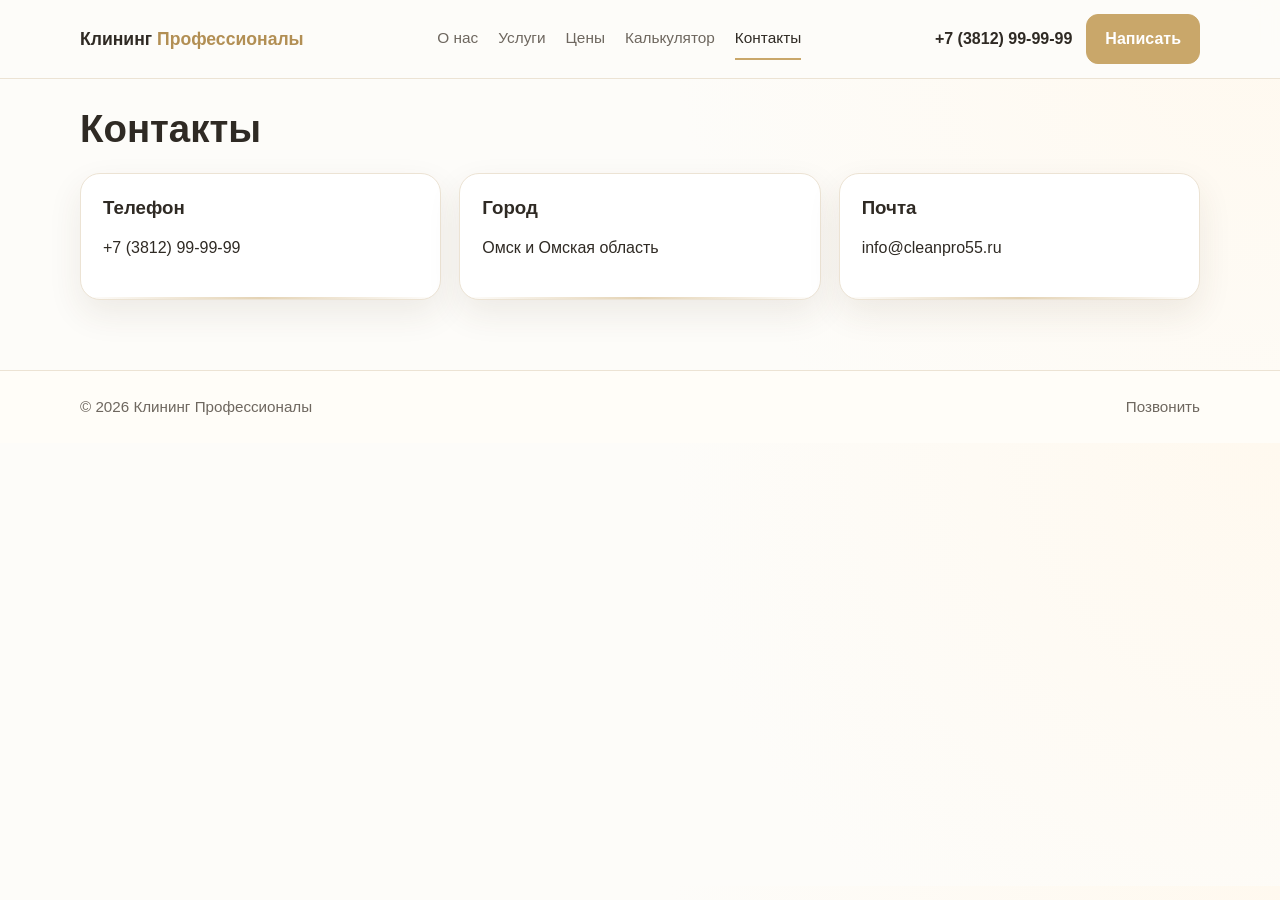
==== contacts.html @ aaf8165e "Add files via upload" ====
﻿<!doctype html>
<html lang="ru">
<head>
  <meta charset="UTF-8" />
  <meta name="viewport" content="width=device-width, initial-scale=1.0" />
  <title>Контакты — Клининг Профессионалы</title>
  <link rel="stylesheet" href="assets/css/style.css" />
</head>
<body>
  <header class="site-header">
    <div class="container header-wrap">
      <a class="logo" href="index.html">Клининг <span>Профессионалы</span></a>
      <button class="menu-toggle" aria-label="Открыть меню" aria-expanded="false">☰</button>
      <nav class="nav" aria-label="Основное меню">
        <a href="index.html#about">О нас</a>
        <a href="services.html">Услуги</a>
        <a href="prices.html">Цены</a>
        <a href="index.html#calculator">Калькулятор</a>
        <a href="contacts.html" class="active">Контакты</a>
      </nav>
      <div class="header-actions">
        <a class="phone js-phone js-phone-display" href="#">Телефон</a>
        <a class="btn js-tg" href="#" target="_blank" rel="noopener">Написать</a>
      </div>
    </div>
  </header>

  <main class="section">
    <div class="container">
      <h1>Контакты</h1>
      <div class="contact-grid">
        <article class="card">
          <h3>Телефон</h3>
          <p><a class="js-phone js-phone-display" href="#">Телефон</a></p>
        </article>
        <article class="card">
          <h3>Город</h3>
          <p>Омск и Омская область</p>
        </article>
        <article class="card">
          <h3>Почта</h3>
          <p><a href="mailto:info@cleanpro55.ru">info@cleanpro55.ru</a></p>
        </article>
      </div>
    </div>
  </main>

  <footer class="site-footer">
    <div class="container footer-wrap">
      <p>© 2026 Клининг Профессионалы</p>
      <a class="js-phone" href="#">Позвонить</a>
    </div>
  </footer>

  <script src="assets/js/main.js"></script>
</body>
</html>
---- assets/css/style.css ----
﻿:root {
  --bg: #fdfcf9;
  --surface: #ffffff;
  --surface-soft: #fffcf6;
  --text: #2f2a24;
  --muted: #6e675f;
  --accent: #c9a76a;
  --accent-dark: #b28f54;
  --border: #ece3d4;
  --shadow: 0 14px 34px rgba(80, 60, 30, 0.09);
  --radius: 16px;
}

* {
  box-sizing: border-box;
}

body {
  margin: 0;
  font-family: "Segoe UI", Tahoma, sans-serif;
  color: var(--text);
  background: radial-gradient(circle at top right, #fff9ef, var(--bg) 45%);
  line-height: 1.6;
}

a {
  color: inherit;
  text-decoration: none;
}

.container {
  width: min(1120px, 92%);
  margin: 0 auto;
}

.site-header {
  position: sticky;
  top: 0;
  background: rgba(253, 252, 249, 0.94);
  backdrop-filter: blur(8px);
  border-bottom: 1px solid var(--border);
  z-index: 30;
}

.header-wrap {
  display: flex;
  align-items: center;
  justify-content: space-between;
  gap: 20px;
  min-height: 78px;
}

.logo {
  font-size: 1.1rem;
  font-weight: 700;
}

.logo span {
  color: var(--accent-dark);
}

.nav {
  display: flex;
  gap: 20px;
  font-size: 0.96rem;
}

.nav a {
  padding: 8px 0;
  border-bottom: 2px solid transparent;
  color: var(--muted);
}

.nav a:hover,
.nav a.active {
  color: var(--text);
  border-color: var(--accent);
}

.header-actions {
  display: flex;
  align-items: center;
  gap: 14px;
}

.phone {
  font-weight: 600;
  white-space: nowrap;
}

.btn {
  display: inline-flex;
  align-items: center;
  justify-content: center;
  padding: 11px 18px;
  border-radius: 12px;
  background: var(--accent);
  color: #fff;
  border: 1px solid var(--accent);
  transition: 0.2s ease;
  font-weight: 600;
}

.btn:hover {
  background: var(--accent-dark);
  border-color: var(--accent-dark);
}

.btn-light {
  background: transparent;
  color: var(--text);
  border-color: var(--border);
}

.btn-light:hover {
  background: #f7f2e8;
  border-color: #e3d7c2;
}

.menu-toggle {
  display: none;
  border: 1px solid var(--border);
  background: var(--surface);
  border-radius: 10px;
  padding: 8px 10px;
  font-size: 1rem;
}

.hero {
  padding: 88px 0 72px;
  min-height: 540px;
}

.parallax-wrapper {
  position: relative;
  isolation: isolate;
  overflow: hidden;
}

.parallax-bg {
  position: absolute;
  top: -20vh;
  left: -8%;
  width: 116%;
  height: 132vh;
  z-index: -2;
  pointer-events: none;
  will-change: transform;
}

.hero-bg {
  background:
    linear-gradient(92deg, rgba(255, 252, 246, 0.9) 0%, rgba(255, 249, 240, 0.82) 34%, rgba(246, 234, 208, 0.52) 62%, rgba(245, 232, 205, 0.24) 100%),
    radial-gradient(circle at 82% 50%, rgba(152, 122, 70, 0.14), rgba(152, 122, 70, 0)),
    url("../../img/hero/hero-sofa.jpg") right center/cover no-repeat;
  transform: scale(1.02);
  transform-origin: center;
  animation: heroZoom 14s ease-in-out infinite alternate;
}

.about-bg {
  background: linear-gradient(120deg, rgba(255, 252, 246, 0.74), rgba(250, 242, 228, 0.66)),
    url("../img/hero-interior.svg") center/cover no-repeat;
}

.content-layer {
  position: relative;
  z-index: 2;
}

.hero .content-layer::before {
  content: "";
  position: absolute;
  inset: -12% -6%;
  z-index: -1;
  opacity: 0.24;
  pointer-events: none;
  background-image: radial-gradient(rgba(176, 142, 82, 0.16) 0.4px, transparent 0.4px);
  background-size: 3px 3px;
}

.parallax-decor {
  position: absolute;
  inset: 0;
  z-index: -1;
  pointer-events: none;
}

.parallax-blob {
  position: absolute;
  border-radius: 50%;
  filter: blur(6px);
  z-index: -1;
  pointer-events: none;
  will-change: transform;
}

.decor-a {
  top: -8%;
  right: -90px;
  width: 460px;
  height: 460px;
  background: radial-gradient(circle, rgba(242, 224, 195, 0.52), rgba(242, 224, 195, 0));
}

.decor-b {
  top: 28%;
  left: -140px;
  width: 430px;
  height: 430px;
  background: radial-gradient(circle, rgba(255, 255, 255, 0.9), rgba(255, 255, 255, 0));
}

.decor-c {
  bottom: -180px;
  left: 42%;
  width: 520px;
  height: 520px;
  background: radial-gradient(circle, rgba(243, 229, 203, 0.4), rgba(243, 229, 203, 0));
}

.decor-d {
  top: -18%;
  left: 56%;
  width: 420px;
  height: 420px;
  background: radial-gradient(circle, rgba(255, 255, 255, 0.85), rgba(255, 255, 255, 0));
}

.decor-e {
  bottom: -140px;
  left: -120px;
  width: 460px;
  height: 460px;
  background: radial-gradient(circle, rgba(241, 225, 196, 0.42), rgba(241, 225, 196, 0));
}

.hero-grid {
  display: grid;
  grid-template-columns: 1.2fr 0.8fr;
  gap: 28px;
}

.label {
  color: var(--accent-dark);
  font-weight: 600;
  letter-spacing: 0.05em;
  text-transform: uppercase;
  font-size: 0.78rem;
}

h1,
h2,
h3 {
  line-height: 1.25;
  margin: 0 0 12px;
}

h1 {
  font-size: clamp(1.8rem, 3vw, 2.8rem);
}

.lead {
  color: var(--muted);
  max-width: 70ch;
}

.hero-actions {
  display: flex;
  gap: 12px;
  margin-top: 20px;
  flex-wrap: wrap;
}

.hero-note,
.card,
.table-wrap {
  background: var(--surface);
  border: 1px solid var(--border);
  border-radius: var(--radius);
  box-shadow: var(--shadow);
}

.hero-note {
  padding: 24px;
}

.section {
  padding: 26px 0 70px;
}

.about-section {
  padding-top: 56px;
}

.section-sm {
  padding: 32px 0 12px;
}

.cards {
  margin-top: 20px;
  display: grid;
  grid-template-columns: repeat(3, minmax(0, 1fr));
  gap: 18px;
}

.card {
  padding: 22px;
  position: relative;
  overflow: hidden;
  border-radius: 20px;
  transition: transform 0.25s ease, box-shadow 0.25s ease, border-color 0.25s ease;
}

.card::after {
  content: "";
  position: absolute;
  inset: auto 12px 0;
  height: 2px;
  background: linear-gradient(90deg, rgba(201, 167, 106, 0.04), rgba(201, 167, 106, 0.5), rgba(201, 167, 106, 0.04));
}

.card:hover {
  transform: translateY(-6px);
  border-color: #e7d9c1;
  box-shadow: 0 18px 36px rgba(80, 60, 30, 0.13);
}

.service-icon {
  width: 56px;
  height: 56px;
  margin-bottom: 10px;
  padding: 10px;
  border-radius: 16px;
  background: linear-gradient(150deg, #fffefc, #faf1df);
  border: 1px solid #e8dcc9;
}

.price {
  margin: 14px 0 0;
  color: var(--accent-dark);
  font-size: 1.2rem;
  font-weight: 700;
}

.table-wrap {
  margin-top: 20px;
  overflow-x: auto;
}

.price-table {
  width: 100%;
  border-collapse: collapse;
  min-width: 680px;
}

.price-table th,
.price-table td {
  text-align: left;
  padding: 14px;
  border-bottom: 1px solid var(--border);
}

.price-table th {
  background: #fbf7ef;
}

.contact-grid {
  margin-top: 20px;
  display: grid;
  grid-template-columns: repeat(3, minmax(0, 1fr));
  gap: 18px;
}

.before-after-section .lead {
  margin-bottom: 22px;
}

.ba-grid {
  display: grid;
  grid-template-columns: repeat(3, minmax(0, 1fr));
  gap: 20px;
}

.ba-card {
  background: var(--surface);
  border: 1px solid var(--border);
  border-radius: 20px;
  padding: 18px;
  box-shadow: var(--shadow);
  transition: transform 0.25s ease, box-shadow 0.25s ease;
}

.ba-card:hover {
  transform: translateY(-5px);
  box-shadow: 0 16px 34px rgba(62, 44, 18, 0.14);
}

.ba-card h3 {
  font-size: 1.08rem;
  margin-bottom: 6px;
}

.ba-note {
  margin: 0 0 12px;
  color: #8e7d67;
  font-size: 0.92rem;
}

.ba-meta {
  margin: 12px 0 0;
  color: #8a7b67;
  font-size: 0.92rem;
}

.ba-slider {
  --position: 50%;
  position: relative;
  border-radius: 20px;
  overflow: hidden;
  background: #f4ede1;
  aspect-ratio: 4 / 3;
}

.ba-image {
  width: 100%;
  height: 100%;
  object-fit: cover;
  display: block;
  user-select: none;
  pointer-events: none;
}

.ba-image-base {
  filter: saturate(0.92) contrast(0.96) brightness(0.98) sepia(0.08) hue-rotate(-4deg);
}

.ba-overlay .ba-image {
  filter: saturate(1.03) contrast(1.04) brightness(1.02) sepia(0.12) hue-rotate(-8deg);
}

.ba-overlay {
  position: absolute;
  inset: 0;
  width: var(--position);
  overflow: hidden;
  transition: width 0.08s linear;
}

.ba-divider {
  position: absolute;
  top: 0;
  bottom: 0;
  left: var(--position);
  width: 2px;
  background: rgba(255, 255, 255, 0.9);
  box-shadow: 0 0 0 1px rgba(161, 124, 63, 0.35);
  transform: translateX(-50%);
  transition: left 0.08s linear;
  pointer-events: none;
}

.ba-divider::before {
  content: "↔";
  position: absolute;
  top: 50%;
  left: 50%;
  transform: translate(-50%, -50%);
  width: 36px;
  height: 36px;
  border-radius: 50%;
  background: rgba(255, 255, 255, 0.95);
  border: 1px solid #e6d8bf;
  color: #8e6b38;
  display: grid;
  place-items: center;
  font-size: 1rem;
}

.ba-range {
  position: absolute;
  inset: 0;
  width: 100%;
  height: 100%;
  margin: 0;
  opacity: 0;
  cursor: ew-resize;
}

.ba-badge {
  position: absolute;
  top: 10px;
  z-index: 2;
  padding: 5px 10px;
  border-radius: 999px;
  font-size: 0.78rem;
  font-weight: 600;
  border: 1px solid #eadfcf;
  background: rgba(255, 255, 255, 0.82);
  color: #7d6440;
  backdrop-filter: blur(3px);
}

.ba-badge-left {
  left: 10px;
}

.ba-badge-right {
  right: 10px;
}

.ba-disclaimer {
  margin: 14px 4px 0;
  color: #958772;
  font-size: 0.86rem;
}

.calc-section {
  position: relative;
}

.calc-shell {
  display: grid;
  grid-template-columns: 0.9fr 1.1fr;
  gap: 24px;
  background: linear-gradient(145deg, var(--surface), var(--surface-soft));
  border: 1px solid var(--border);
  border-radius: 20px;
  padding: 28px;
  box-shadow: var(--shadow);
  margin-top: 24px;
}

.calc-form {
  display: grid;
  gap: 16px;
}

.calc-field span {
  display: block;
  margin-bottom: 7px;
  font-weight: 600;
}

.calc-field input {
  width: 100%;
  border: 1px solid #ddcfb7;
  background: #fffefb;
  border-radius: 12px;
  padding: 12px 14px;
  color: var(--text);
  font: inherit;
}

.calc-field input:focus {
  outline: 2px solid rgba(201, 167, 106, 0.24);
  border-color: var(--accent);
}

.calc-group {
  margin: 0;
  border: 1px solid #e8dcc9;
  border-radius: 14px;
  padding: 14px;
  background: #fffefb;
}

.calc-group legend {
  padding: 0 6px;
  color: #8e6b38;
  font-weight: 700;
  font-size: 0.92rem;
}

.choice {
  display: flex;
  align-items: center;
  gap: 10px;
  margin: 8px 0;
  color: var(--text);
}

.choice input {
  accent-color: var(--accent-dark);
  width: 16px;
  height: 16px;
}

.calc-result {
  background: #fff;
  border: 1px solid #e7d8bf;
  border-radius: 14px;
  padding: 14px 16px;
}

.calc-result p {
  margin: 0;
}

.calc-total {
  margin-top: 4px;
  font-size: clamp(1.4rem, 2.8vw, 2rem);
  font-weight: 800;
  color: var(--accent-dark);
}

.calc-error {
  min-height: 20px;
  margin: -4px 0 0;
  color: #ad2f2f;
  font-size: 0.92rem;
}

.messenger-widget {
  position: fixed;
  right: 18px;
  bottom: 18px;
  display: grid;
  gap: 8px;
  z-index: 40;
}

.messenger-link {
  width: 46px;
  height: 46px;
  border-radius: 14px;
  display: grid;
  place-items: center;
  background: #fffdf9;
  border: 1px solid #e6dac4;
  box-shadow: 0 12px 22px rgba(70, 52, 24, 0.12);
  font-size: 0.76rem;
  font-weight: 700;
  color: #7f6334;
  transition: transform 0.2s ease, box-shadow 0.2s ease;
}

.messenger-link:hover {
  transform: translateY(-3px);
  box-shadow: 0 16px 26px rgba(70, 52, 24, 0.18);
}

.messenger-link.tg {
  background: linear-gradient(145deg, #ffffff, #eef7ff);
}

.messenger-link.wa {
  background: linear-gradient(145deg, #ffffff, #edfdf3);
}

.messenger-link.vk {
  background: linear-gradient(145deg, #ffffff, #edf2ff);
}

.site-footer {
  border-top: 1px solid var(--border);
  background: #fffdf8;
}

.footer-wrap {
  min-height: 72px;
  display: flex;
  align-items: center;
  justify-content: space-between;
  gap: 14px;
  color: var(--muted);
  font-size: 0.95rem;
}

@media (max-width: 980px) {
  .nav {
    position: absolute;
    top: 78px;
    left: 0;
    right: 0;
    background: var(--surface);
    border-bottom: 1px solid var(--border);
    padding: 14px 4%;
    display: none;
    flex-direction: column;
    box-shadow: var(--shadow);
  }

  .nav.open {
    display: flex;
  }

  .menu-toggle {
    display: block;
    margin-left: auto;
  }

  .header-actions {
    display: none;
  }

  .hero-grid,
  .cards,
  .contact-grid,
  .ba-grid,
  .calc-shell {
    grid-template-columns: 1fr;
  }
}

@media (max-width: 640px) {
  .hero {
    padding: 52px 0 44px;
    min-height: auto;
  }

  .parallax-blob {
    display: none;
  }

  .hero-bg {
    transform: none;
    animation: none;
    background-position: 68% center;
  }

  .footer-wrap {
    flex-direction: column;
    justify-content: center;
    padding: 12px 0;
    text-align: center;
  }

  .messenger-widget {
    right: 10px;
    bottom: 10px;
    gap: 6px;
  }

  .messenger-link {
    width: 42px;
    height: 42px;
    border-radius: 12px;
  }
}

@keyframes heroZoom {
  from {
    transform: scale(1.01);
  }
  to {
    transform: scale(1.03);
  }
}
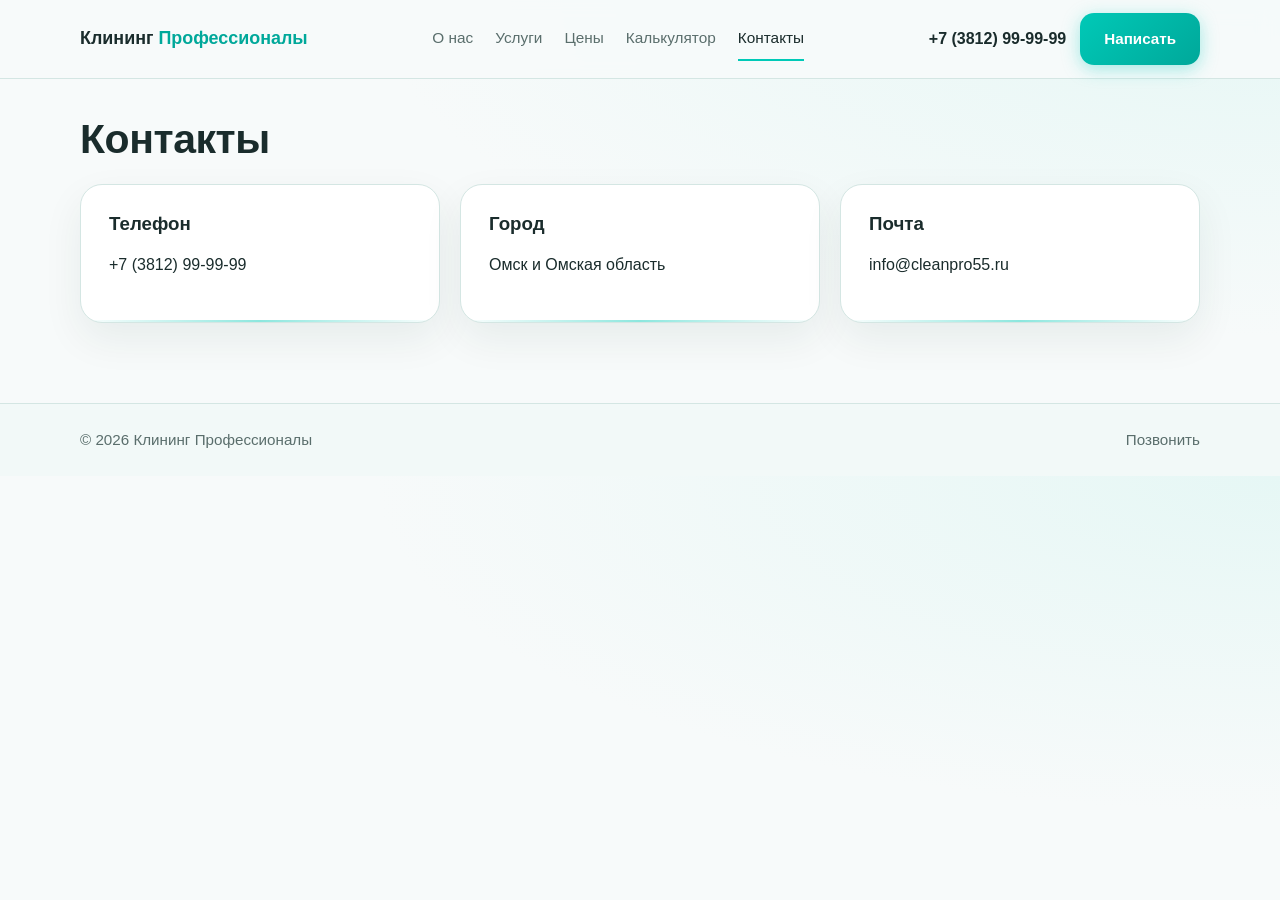
==== commit 95aa5639: "Add strong parallax + premium motion UI - Multi-layer parallax hero: 3 speed layers (background imag" ====
--- a/contacts.html
+++ b/contacts.html
@@ -29,15 +29,15 @@
     <div class="container">
       <h1>Контакты</h1>
       <div class="contact-grid">
-        <article class="card">
+        <article class="card js-reveal">
           <h3>Телефон</h3>
           <p><a class="js-phone js-phone-display" href="#">Телефон</a></p>
         </article>
-        <article class="card">
+        <article class="card js-reveal">
           <h3>Город</h3>
           <p>Омск и Омская область</p>
         </article>
-        <article class="card">
+        <article class="card js-reveal">
           <h3>Почта</h3>
           <p><a href="mailto:info@cleanpro55.ru">info@cleanpro55.ru</a></p>
         </article>
@@ -54,4 +54,4 @@
 
   <script src="assets/js/main.js"></script>
 </body>
-</html>
+</html>
--- a/assets/css/style.css
+++ b/assets/css/style.css
@@ -1,14 +1,15 @@
-﻿:root {
-  --bg: #fdfcf9;
+:root {
+  --bg: #f7fafa;
   --surface: #ffffff;
-  --surface-soft: #fffcf6;
-  --text: #2f2a24;
-  --muted: #6e675f;
-  --accent: #c9a76a;
-  --accent-dark: #b28f54;
-  --border: #ece3d4;
-  --shadow: 0 14px 34px rgba(80, 60, 30, 0.09);
-  --radius: 16px;
+  --surface-soft: #f2f9f8;
+  --text: #1a2c2c;
+  --muted: #5a6e6c;
+  --accent: #00c9b7;
+  --accent-dark: #00a89a;
+  --accent-glow: rgba(0, 201, 183, 0.35);
+  --border: #d4e6e3;
+  --shadow: 0 16px 40px rgba(0, 50, 45, 0.07);
+  --radius: 18px;
 }
 
 * {
@@ -19,8 +20,8 @@
   margin: 0;
   font-family: "Segoe UI", Tahoma, sans-serif;
   color: var(--text);
-  background: radial-gradient(circle at top right, #fff9ef, var(--bg) 45%);
-  line-height: 1.6;
+  background: radial-gradient(ellipse at top right, #e6f7f5, var(--bg) 50%);
+  line-height: 1.65;
 }
 
 a {
@@ -33,11 +34,14 @@
   margin: 0 auto;
 }
 
+/* ---- Header ---- */
+
 .site-header {
   position: sticky;
   top: 0;
-  background: rgba(253, 252, 249, 0.94);
-  backdrop-filter: blur(8px);
+  background: rgba(247, 250, 250, 0.92);
+  backdrop-filter: blur(10px);
+  -webkit-backdrop-filter: blur(10px);
   border-bottom: 1px solid var(--border);
   z-index: 30;
 }
@@ -51,7 +55,7 @@
 }
 
 .logo {
-  font-size: 1.1rem;
+  font-size: 1.12rem;
   font-weight: 700;
 }
 
@@ -61,7 +65,7 @@
 
 .nav {
   display: flex;
-  gap: 20px;
+  gap: 22px;
   font-size: 0.96rem;
 }
 
@@ -69,6 +73,7 @@
   padding: 8px 0;
   border-bottom: 2px solid transparent;
   color: var(--muted);
+  transition: color 0.2s, border-color 0.2s;
 }
 
 .nav a:hover,
@@ -88,33 +93,43 @@
   white-space: nowrap;
 }
 
+/* ---- Buttons ---- */
+
 .btn {
   display: inline-flex;
   align-items: center;
   justify-content: center;
-  padding: 11px 18px;
-  border-radius: 12px;
-  background: var(--accent);
+  padding: 13px 24px;
+  border-radius: 14px;
+  background: linear-gradient(135deg, var(--accent), var(--accent-dark));
   color: #fff;
-  border: 1px solid var(--accent);
-  transition: 0.2s ease;
+  border: none;
   font-weight: 600;
+  font-size: 0.95rem;
+  cursor: pointer;
+  box-shadow: 0 4px 18px var(--accent-glow);
+  transition: transform 0.25s ease, box-shadow 0.25s ease, background 0.25s ease;
 }
 
 .btn:hover {
-  background: var(--accent-dark);
-  border-color: var(--accent-dark);
+  transform: translateY(-2px) scale(1.04);
+  box-shadow: 0 8px 30px rgba(0, 201, 183, 0.5);
+  background: linear-gradient(135deg, #00d4c0, var(--accent));
 }
 
 .btn-light {
   background: transparent;
   color: var(--text);
-  border-color: var(--border);
+  border: 1.5px solid var(--border);
+  box-shadow: none;
 }
 
 .btn-light:hover {
-  background: #f7f2e8;
-  border-color: #e3d7c2;
+  background: var(--surface-soft);
+  border-color: var(--accent);
+  color: var(--accent-dark);
+  box-shadow: 0 4px 18px var(--accent-glow);
+  transform: translateY(-2px) scale(1.04);
 }
 
 .menu-toggle {
@@ -124,11 +139,14 @@
   border-radius: 10px;
   padding: 8px 10px;
   font-size: 1rem;
-}
+  cursor: pointer;
+}
+
+/* ---- Hero ---- */
 
 .hero {
-  padding: 88px 0 72px;
-  min-height: 540px;
+  padding: 96px 0 80px;
+  min-height: 560px;
 }
 
 .parallax-wrapper {
@@ -143,15 +161,20 @@
   left: -8%;
   width: 116%;
   height: 132vh;
-  z-index: -2;
+  z-index: -3;
   pointer-events: none;
   will-change: transform;
 }
 
 .hero-bg {
-  background:
-    linear-gradient(92deg, rgba(255, 252, 246, 0.9) 0%, rgba(255, 249, 240, 0.82) 34%, rgba(246, 234, 208, 0.52) 62%, rgba(245, 232, 205, 0.24) 100%),
-    radial-gradient(circle at 82% 50%, rgba(152, 122, 70, 0.14), rgba(152, 122, 70, 0)),
+  background-color: #dff3f0;
+  background-image:
+    linear-gradient(92deg,
+      rgba(240, 252, 250, 0.92) 0%,
+      rgba(230, 248, 246, 0.85) 34%,
+      rgba(200, 240, 236, 0.52) 62%,
+      rgba(180, 232, 228, 0.22) 100%),
+    radial-gradient(circle at 82% 50%, rgba(0, 201, 183, 0.1), transparent),
     url("../../img/hero/hero-sofa.jpg") right center/cover no-repeat;
   transform: scale(1.02);
   transform-origin: center;
@@ -159,7 +182,7 @@
 }
 
 .about-bg {
-  background: linear-gradient(120deg, rgba(255, 252, 246, 0.74), rgba(250, 242, 228, 0.66)),
+  background: linear-gradient(120deg, rgba(240, 252, 250, 0.76), rgba(228, 248, 244, 0.68)),
     url("../img/hero-interior.svg") center/cover no-repeat;
 }
 
@@ -173,11 +196,13 @@
   position: absolute;
   inset: -12% -6%;
   z-index: -1;
-  opacity: 0.24;
+  opacity: 0.22;
   pointer-events: none;
-  background-image: radial-gradient(rgba(176, 142, 82, 0.16) 0.4px, transparent 0.4px);
+  background-image: radial-gradient(rgba(0, 201, 183, 0.14) 0.4px, transparent 0.4px);
   background-size: 3px 3px;
 }
+
+/* ---- Parallax decorative layers ---- */
 
 .parallax-decor {
   position: absolute;
@@ -200,7 +225,7 @@
   right: -90px;
   width: 460px;
   height: 460px;
-  background: radial-gradient(circle, rgba(242, 224, 195, 0.52), rgba(242, 224, 195, 0));
+  background: radial-gradient(circle, rgba(0, 201, 183, 0.16), transparent);
 }
 
 .decor-b {
@@ -208,7 +233,7 @@
   left: -140px;
   width: 430px;
   height: 430px;
-  background: radial-gradient(circle, rgba(255, 255, 255, 0.9), rgba(255, 255, 255, 0));
+  background: radial-gradient(circle, rgba(255, 255, 255, 0.9), transparent);
 }
 
 .decor-c {
@@ -216,7 +241,7 @@
   left: 42%;
   width: 520px;
   height: 520px;
-  background: radial-gradient(circle, rgba(243, 229, 203, 0.4), rgba(243, 229, 203, 0));
+  background: radial-gradient(circle, rgba(0, 201, 183, 0.1), transparent);
 }
 
 .decor-d {
@@ -224,7 +249,7 @@
   left: 56%;
   width: 420px;
   height: 420px;
-  background: radial-gradient(circle, rgba(255, 255, 255, 0.85), rgba(255, 255, 255, 0));
+  background: radial-gradient(circle, rgba(255, 255, 255, 0.85), transparent);
 }
 
 .decor-e {
@@ -232,43 +257,95 @@
   left: -120px;
   width: 460px;
   height: 460px;
-  background: radial-gradient(circle, rgba(241, 225, 196, 0.42), rgba(241, 225, 196, 0));
-}
+  background: radial-gradient(circle, rgba(0, 201, 183, 0.12), transparent);
+}
+
+/* Geometric shapes parallax layer */
+
+.parallax-shapes {
+  position: absolute;
+  inset: 0;
+  z-index: -2;
+  pointer-events: none;
+  will-change: transform;
+}
+
+.shape {
+  position: absolute;
+  opacity: 0.12;
+}
+
+.shape-ring {
+  top: 18%;
+  right: 10%;
+  width: 80px;
+  height: 80px;
+  border: 2.5px solid var(--accent);
+  border-radius: 50%;
+}
+
+.shape-dot {
+  bottom: 28%;
+  left: 7%;
+  width: 10px;
+  height: 10px;
+  background: var(--accent);
+  border-radius: 50%;
+}
+
+.shape-ring-sm {
+  top: 55%;
+  right: 32%;
+  width: 36px;
+  height: 36px;
+  border: 2px solid var(--accent);
+  border-radius: 50%;
+}
+
+/* ---- Hero content ---- */
 
 .hero-grid {
   display: grid;
   grid-template-columns: 1.2fr 0.8fr;
   gap: 28px;
+  align-items: start;
 }
 
 .label {
   color: var(--accent-dark);
   font-weight: 600;
-  letter-spacing: 0.05em;
+  letter-spacing: 0.06em;
   text-transform: uppercase;
   font-size: 0.78rem;
+  margin-bottom: 4px;
 }
 
 h1,
 h2,
 h3 {
-  line-height: 1.25;
-  margin: 0 0 12px;
+  line-height: 1.2;
+  margin: 0 0 14px;
 }
 
 h1 {
-  font-size: clamp(1.8rem, 3vw, 2.8rem);
+  font-size: clamp(2rem, 3.2vw, 3rem);
+  letter-spacing: -0.01em;
+}
+
+h2 {
+  font-size: clamp(1.4rem, 2.4vw, 2rem);
 }
 
 .lead {
   color: var(--muted);
-  max-width: 70ch;
+  max-width: 68ch;
+  line-height: 1.7;
 }
 
 .hero-actions {
   display: flex;
-  gap: 12px;
-  margin-top: 20px;
+  gap: 14px;
+  margin-top: 24px;
   flex-wrap: wrap;
 }
 
@@ -282,66 +359,73 @@
 }
 
 .hero-note {
-  padding: 24px;
-}
+  padding: 26px;
+  border-left: 3px solid var(--accent);
+}
+
+/* ---- Sections ---- */
 
 .section {
-  padding: 26px 0 70px;
+  padding: 36px 0 80px;
 }
 
 .about-section {
-  padding-top: 56px;
+  padding-top: 64px;
 }
 
 .section-sm {
   padding: 32px 0 12px;
 }
 
+/* ---- Cards ---- */
+
 .cards {
-  margin-top: 20px;
+  margin-top: 24px;
   display: grid;
   grid-template-columns: repeat(3, minmax(0, 1fr));
-  gap: 18px;
+  gap: 22px;
 }
 
 .card {
-  padding: 22px;
+  padding: 28px;
   position: relative;
   overflow: hidden;
-  border-radius: 20px;
-  transition: transform 0.25s ease, box-shadow 0.25s ease, border-color 0.25s ease;
+  border-radius: 22px;
+  transition: transform 0.3s ease, box-shadow 0.3s ease, border-color 0.3s ease;
 }
 
 .card::after {
   content: "";
   position: absolute;
-  inset: auto 12px 0;
+  inset: auto 14px 0;
   height: 2px;
-  background: linear-gradient(90deg, rgba(201, 167, 106, 0.04), rgba(201, 167, 106, 0.5), rgba(201, 167, 106, 0.04));
+  background: linear-gradient(90deg, rgba(0, 201, 183, 0.04), rgba(0, 201, 183, 0.45), rgba(0, 201, 183, 0.04));
 }
 
 .card:hover {
-  transform: translateY(-6px);
-  border-color: #e7d9c1;
-  box-shadow: 0 18px 36px rgba(80, 60, 30, 0.13);
+  transform: translateY(-8px);
+  border-color: rgba(0, 201, 183, 0.3);
+  box-shadow: 0 22px 50px rgba(0, 60, 50, 0.12), 0 0 0 1px rgba(0, 201, 183, 0.08);
 }
 
 .service-icon {
-  width: 56px;
-  height: 56px;
-  margin-bottom: 10px;
-  padding: 10px;
+  width: 58px;
+  height: 58px;
+  margin-bottom: 12px;
+  padding: 11px;
   border-radius: 16px;
-  background: linear-gradient(150deg, #fffefc, #faf1df);
-  border: 1px solid #e8dcc9;
+  background: linear-gradient(150deg, #f0fcfa, #d4f3ef);
+  border: 1px solid #c6e8e4;
 }
 
 .price {
   margin: 14px 0 0;
   color: var(--accent-dark);
-  font-size: 1.2rem;
+  font-size: 1.22rem;
   font-weight: 700;
 }
+
+/* ---- Price table ---- */
 
 .table-wrap {
   margin-top: 20px;
@@ -362,64 +446,77 @@
 }
 
 .price-table th {
-  background: #fbf7ef;
-}
+  background: #f0faf8;
+}
+
+/* ---- Contacts ---- */
 
 .contact-grid {
   margin-top: 20px;
   display: grid;
   grid-template-columns: repeat(3, minmax(0, 1fr));
-  gap: 18px;
+  gap: 20px;
+}
+
+/* ---- Before / After ---- */
+
+.before-after-section {
+  position: relative;
 }
 
 .before-after-section .lead {
-  margin-bottom: 22px;
+  margin-bottom: 24px;
 }
 
 .ba-grid {
   display: grid;
   grid-template-columns: repeat(3, minmax(0, 1fr));
-  gap: 20px;
+  gap: 22px;
 }
 
 .ba-card {
   background: var(--surface);
   border: 1px solid var(--border);
-  border-radius: 20px;
-  padding: 18px;
+  border-radius: 22px;
+  padding: 20px;
   box-shadow: var(--shadow);
-  transition: transform 0.25s ease, box-shadow 0.25s ease;
+  transition: transform 0.3s ease, box-shadow 0.3s ease;
 }
 
 .ba-card:hover {
-  transform: translateY(-5px);
-  box-shadow: 0 16px 34px rgba(62, 44, 18, 0.14);
+  transform: translateY(-6px);
+  box-shadow: 0 20px 44px rgba(0, 50, 40, 0.13);
 }
 
 .ba-card h3 {
-  font-size: 1.08rem;
+  font-size: 1.1rem;
   margin-bottom: 6px;
 }
 
 .ba-note {
   margin: 0 0 12px;
-  color: #8e7d67;
+  color: var(--muted);
   font-size: 0.92rem;
 }
 
 .ba-meta {
   margin: 12px 0 0;
-  color: #8a7b67;
+  color: var(--muted);
   font-size: 0.92rem;
 }
 
 .ba-slider {
   --position: 50%;
   position: relative;
-  border-radius: 20px;
+  border-radius: 18px;
   overflow: hidden;
-  background: #f4ede1;
+  background: #e2f0ee;
   aspect-ratio: 4 / 3;
+  transition: transform 0.35s ease;
+}
+
+.ba-slider:hover {
+  transform: scale(1.02);
 }
 
 .ba-image {
@@ -429,14 +526,19 @@
   display: block;
   user-select: none;
   pointer-events: none;
+  transition: transform 0.4s ease;
+}
+
+.ba-slider:hover .ba-image {
+  transform: scale(1.04);
 }
 
 .ba-image-base {
-  filter: saturate(0.92) contrast(0.96) brightness(0.98) sepia(0.08) hue-rotate(-4deg);
+  filter: saturate(0.92) contrast(0.96) brightness(0.98) sepia(0.06) hue-rotate(-2deg);
 }
 
 .ba-overlay .ba-image {
-  filter: saturate(1.03) contrast(1.04) brightness(1.02) sepia(0.12) hue-rotate(-8deg);
+  filter: saturate(1.03) contrast(1.04) brightness(1.02) sepia(0.1) hue-rotate(-6deg);
 }
 
 .ba-overlay {
@@ -453,28 +555,35 @@
   bottom: 0;
   left: var(--position);
   width: 2px;
-  background: rgba(255, 255, 255, 0.9);
-  box-shadow: 0 0 0 1px rgba(161, 124, 63, 0.35);
+  background: rgba(255, 255, 255, 0.95);
+  box-shadow: 0 0 8px rgba(0, 201, 183, 0.3);
   transform: translateX(-50%);
   transition: left 0.08s linear;
   pointer-events: none;
 }
 
 .ba-divider::before {
-  content: "↔";
+  content: "\2194";
   position: absolute;
   top: 50%;
   left: 50%;
   transform: translate(-50%, -50%);
-  width: 36px;
-  height: 36px;
+  width: 38px;
+  height: 38px;
   border-radius: 50%;
-  background: rgba(255, 255, 255, 0.95);
-  border: 1px solid #e6d8bf;
-  color: #8e6b38;
+  background: rgba(255, 255, 255, 0.97);
+  border: 2px solid var(--accent);
+  color: var(--accent-dark);
   display: grid;
   place-items: center;
   font-size: 1rem;
+  box-shadow: 0 0 16px var(--accent-glow), 0 2px 8px rgba(0, 0, 0, 0.1);
+  transition: box-shadow 0.3s ease, transform 0.3s ease;
+}
+
+.ba-slider:hover .ba-divider::before {
+  box-shadow: 0 0 24px rgba(0, 201, 183, 0.5), 0 2px 12px rgba(0, 0, 0, 0.12);
+  transform: translate(-50%, -50%) scale(1.08);
 }
 
 .ba-range {
@@ -495,10 +604,11 @@
   border-radius: 999px;
   font-size: 0.78rem;
   font-weight: 600;
-  border: 1px solid #eadfcf;
-  background: rgba(255, 255, 255, 0.82);
-  color: #7d6440;
-  backdrop-filter: blur(3px);
+  border: 1px solid rgba(0, 201, 183, 0.2);
+  background: rgba(255, 255, 255, 0.85);
+  color: var(--accent-dark);
+  backdrop-filter: blur(4px);
+  -webkit-backdrop-filter: blur(4px);
 }
 
 .ba-badge-left {
@@ -509,11 +619,38 @@
   right: 10px;
 }
 
+/* Badge tags inside slider */
+.ba-tags {
+  position: absolute;
+  bottom: 10px;
+  left: 10px;
+  right: 10px;
+  z-index: 2;
+  display: flex;
+  gap: 6px;
+  flex-wrap: wrap;
+  pointer-events: none;
+}
+
+.ba-tag {
+  padding: 3px 10px;
+  border-radius: 8px;
+  font-size: 0.7rem;
+  font-weight: 600;
+  background: rgba(0, 201, 183, 0.82);
+  color: #fff;
+  backdrop-filter: blur(4px);
+  -webkit-backdrop-filter: blur(4px);
+  letter-spacing: 0.02em;
+}
+
 .ba-disclaimer {
-  margin: 14px 4px 0;
-  color: #958772;
+  margin: 16px 4px 0;
+  color: var(--muted);
   font-size: 0.86rem;
 }
+
+/* ---- Calculator ---- */
 
 .calc-section {
   position: relative;
@@ -525,8 +662,8 @@
   gap: 24px;
   background: linear-gradient(145deg, var(--surface), var(--surface-soft));
   border: 1px solid var(--border);
-  border-radius: 20px;
-  padding: 28px;
+  border-radius: 22px;
+  padding: 32px;
   box-shadow: var(--shadow);
   margin-top: 24px;
 }
@@ -544,30 +681,31 @@
 
 .calc-field input {
   width: 100%;
-  border: 1px solid #ddcfb7;
-  background: #fffefb;
+  border: 1px solid var(--border);
+  background: #fafffe;
   border-radius: 12px;
   padding: 12px 14px;
   color: var(--text);
   font: inherit;
+  transition: border-color 0.2s, outline 0.2s;
 }
 
 .calc-field input:focus {
-  outline: 2px solid rgba(201, 167, 106, 0.24);
+  outline: 2px solid var(--accent-glow);
   border-color: var(--accent);
 }
 
 .calc-group {
   margin: 0;
-  border: 1px solid #e8dcc9;
+  border: 1px solid var(--border);
   border-radius: 14px;
   padding: 14px;
-  background: #fffefb;
+  background: #fafffe;
 }
 
 .calc-group legend {
   padding: 0 6px;
-  color: #8e6b38;
+  color: var(--accent-dark);
   font-weight: 700;
   font-size: 0.92rem;
 }
@@ -588,7 +726,7 @@
 
 .calc-result {
   background: #fff;
-  border: 1px solid #e7d8bf;
+  border: 1px solid var(--border);
   border-radius: 14px;
   padding: 14px 16px;
 }
@@ -607,9 +745,11 @@
 .calc-error {
   min-height: 20px;
   margin: -4px 0 0;
-  color: #ad2f2f;
+  color: #c0392b;
   font-size: 0.92rem;
 }
+
+/* ---- Messenger widget ---- */
 
 .messenger-widget {
   position: fixed;
@@ -627,17 +767,17 @@
   display: grid;
   place-items: center;
   background: #fffdf9;
-  border: 1px solid #e6dac4;
-  box-shadow: 0 12px 22px rgba(70, 52, 24, 0.12);
+  border: 1px solid var(--border);
+  box-shadow: 0 12px 22px rgba(0, 50, 40, 0.1);
   font-size: 0.76rem;
   font-weight: 700;
-  color: #7f6334;
+  color: var(--muted);
   transition: transform 0.2s ease, box-shadow 0.2s ease;
 }
 
 .messenger-link:hover {
   transform: translateY(-3px);
-  box-shadow: 0 16px 26px rgba(70, 52, 24, 0.18);
+  box-shadow: 0 16px 26px rgba(0, 50, 40, 0.16);
 }
 
 .messenger-link.tg {
@@ -652,9 +792,11 @@
   background: linear-gradient(145deg, #ffffff, #edf2ff);
 }
 
+/* ---- Footer ---- */
+
 .site-footer {
   border-top: 1px solid var(--border);
-  background: #fffdf8;
+  background: var(--surface-soft);
 }
 
 .footer-wrap {
@@ -666,6 +808,71 @@
   color: var(--muted);
   font-size: 0.95rem;
 }
+
+/* ---- Particles canvas ---- */
+
+.particles-canvas {
+  position: fixed;
+  top: 0;
+  left: 0;
+  width: 100%;
+  height: 100%;
+  pointer-events: none;
+  z-index: 0;
+}
+
+/* ---- Scroll reveal ---- */
+
+.js-reveal {
+  opacity: 0;
+  transform: translateY(28px) scale(0.97);
+  transition: opacity 0.65s cubic-bezier(0.22, 1, 0.36, 1),
+              transform 0.65s cubic-bezier(0.22, 1, 0.36, 1);
+}
+
+.js-reveal.revealed {
+  opacity: 1;
+  transform: translateY(0) scale(1);
+}
+
+/* Stagger delay for cards in a grid */
+.js-reveal:nth-child(2) { transition-delay: 0.1s; }
+.js-reveal:nth-child(3) { transition-delay: 0.2s; }
+
+/* ---- Section blobs (behind before-after and calc) ---- */
+
+.section-blob-wrap {
+  position: absolute;
+  inset: 0;
+  overflow: hidden;
+  pointer-events: none;
+  z-index: 0;
+}
+
+.section-blob {
+  position: absolute;
+  border-radius: 50%;
+  filter: blur(60px);
+  opacity: 0.18;
+}
+
+.section-blob-1 {
+  top: -10%;
+  right: -5%;
+  width: 400px;
+  height: 400px;
+  background: var(--accent);
+}
+
+.section-blob-2 {
+  bottom: -15%;
+  left: -8%;
+  width: 350px;
+  height: 350px;
+  background: #7ee8d4;
+}
+
+/* ---- Responsive ---- */
 
 @media (max-width: 980px) {
   .nav {
@@ -705,11 +912,12 @@
 
 @media (max-width: 640px) {
   .hero {
-    padding: 52px 0 44px;
+    padding: 56px 0 44px;
     min-height: auto;
   }
 
-  .parallax-blob {
+  .parallax-blob,
+  .parallax-shapes {
     display: none;
   }
 
@@ -717,6 +925,18 @@
     transform: none;
     animation: none;
     background-position: 68% center;
+  }
+
+  .particles-canvas {
+    display: none;
+  }
+
+  .ba-slider:hover {
+    transform: none;
+  }
+
+  .ba-slider:hover .ba-image {
+    transform: none;
   }
 
   .footer-wrap {
@@ -737,7 +957,52 @@
     height: 42px;
     border-radius: 12px;
   }
-}
+
+  .section-blob-wrap {
+    display: none;
+  }
+
+  /* Reduce reveal transitions on small screens */
+  .js-reveal {
+    transform: translateY(16px);
+  }
+}
+
+/* ---- Reduced motion ---- */
+
+@media (prefers-reduced-motion: reduce) {
+  .js-reveal {
+    opacity: 1;
+    transform: none;
+    transition: none;
+  }
+
+  .hero-bg {
+    animation: none;
+    transform: none;
+  }
+
+  .parallax-blob {
+    animation: none;
+  }
+
+  .btn,
+  .btn-light,
+  .card,
+  .ba-card,
+  .ba-slider,
+  .ba-slider .ba-image,
+  .ba-divider::before,
+  .messenger-link {
+    transition: none;
+  }
+
+  .particles-canvas {
+    display: none;
+  }
+}
+
+/* ---- Keyframes ---- */
 
 @keyframes heroZoom {
   from {
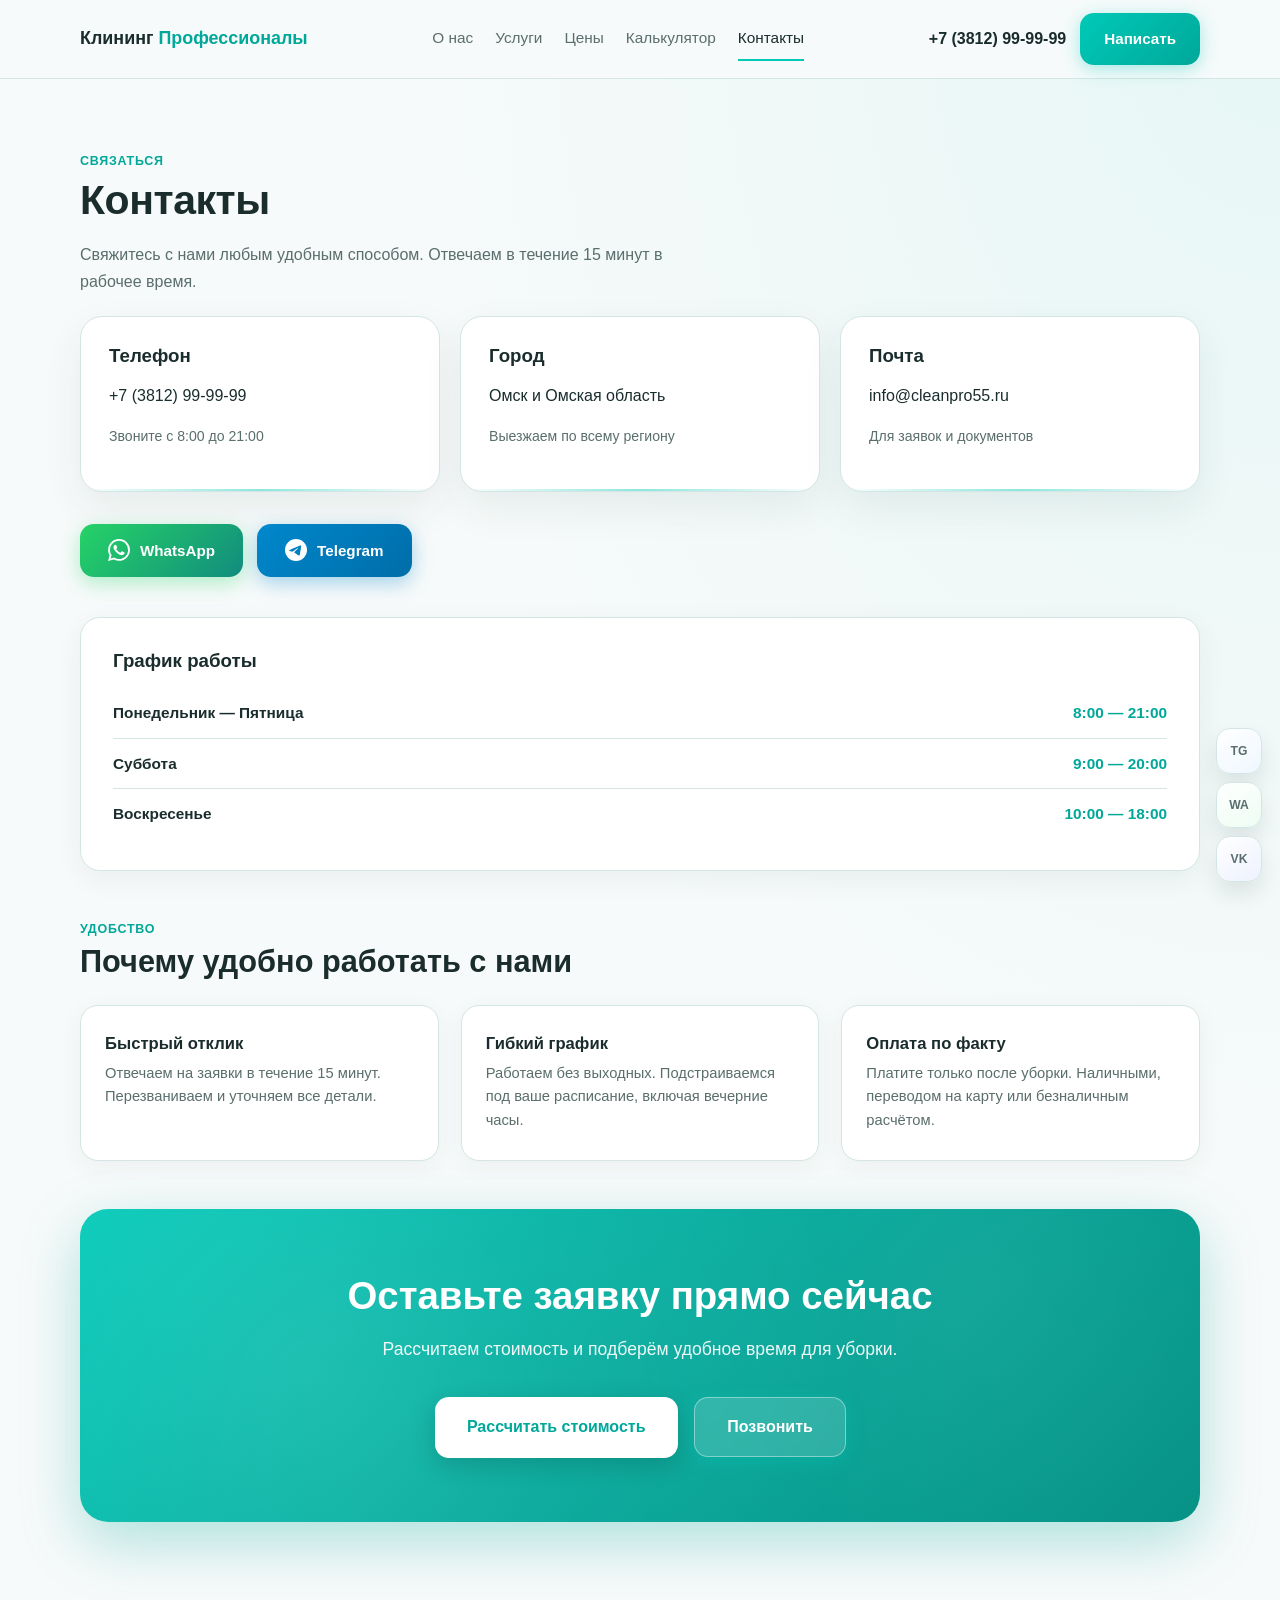
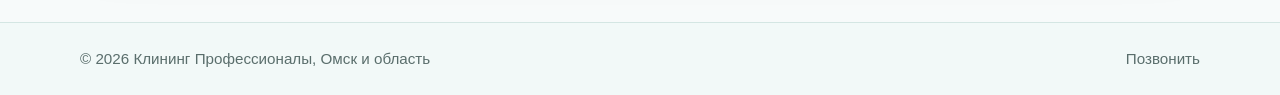
==== commit cfe9c46f: "Redesign: add selling sections, enhance parallax, expand all pages - index.html: Add 6 new sections " ====
--- a/contacts.html
+++ b/contacts.html
@@ -25,33 +25,104 @@
     </div>
   </header>
 
-  <main class="section">
-    <div class="container">
-      <h1>Контакты</h1>
-      <div class="contact-grid">
-        <article class="card js-reveal">
-          <h3>Телефон</h3>
-          <p><a class="js-phone js-phone-display" href="#">Телефон</a></p>
-        </article>
-        <article class="card js-reveal">
-          <h3>Город</h3>
-          <p>Омск и Омская область</p>
-        </article>
-        <article class="card js-reveal">
-          <h3>Почта</h3>
-          <p><a href="mailto:info@cleanpro55.ru">info@cleanpro55.ru</a></p>
-        </article>
+  <main>
+    <section class="section">
+      <div class="container">
+        <p class="label">Связаться</p>
+        <h1>Контакты</h1>
+        <p class="lead js-reveal">Свяжитесь с нами любым удобным способом. Отвечаем в течение 15 минут в рабочее время.</p>
+
+        <div class="contact-grid">
+          <article class="card js-reveal">
+            <h3>Телефон</h3>
+            <p><a class="js-phone js-phone-display" href="#">Телефон</a></p>
+            <p style="color: var(--muted); font-size: 0.88rem; margin-top: 6px;">Звоните с 8:00 до 21:00</p>
+          </article>
+          <article class="card js-reveal">
+            <h3>Город</h3>
+            <p>Омск и Омская область</p>
+            <p style="color: var(--muted); font-size: 0.88rem; margin-top: 6px;">Выезжаем по всему региону</p>
+          </article>
+          <article class="card js-reveal">
+            <h3>Почта</h3>
+            <p><a href="mailto:info@cleanpro55.ru">info@cleanpro55.ru</a></p>
+            <p style="color: var(--muted); font-size: 0.88rem; margin-top: 6px;">Для заявок и документов</p>
+          </article>
+        </div>
+
+        <div class="messenger-buttons js-reveal">
+          <a class="messenger-btn messenger-btn-wa js-wa" href="#" target="_blank" rel="noopener">
+            <svg width="22" height="22" viewBox="0 0 24 24" fill="currentColor"><path d="M17.472 14.382c-.297-.149-1.758-.867-2.03-.967-.273-.099-.471-.148-.67.15-.197.297-.767.966-.94 1.164-.173.199-.347.223-.644.075-.297-.15-1.255-.463-2.39-1.475-.883-.788-1.48-1.761-1.653-2.059-.173-.297-.018-.458.13-.606.134-.133.298-.347.446-.52.149-.174.198-.298.298-.497.099-.198.05-.371-.025-.52-.075-.149-.669-1.612-.916-2.207-.242-.579-.487-.5-.669-.51-.173-.008-.371-.01-.57-.01-.198 0-.52.074-.792.372-.272.297-1.04 1.016-1.04 2.479 0 1.462 1.065 2.875 1.213 3.074.149.198 2.096 3.2 5.077 4.487.709.306 1.262.489 1.694.625.712.227 1.36.195 1.871.118.571-.085 1.758-.719 2.006-1.413.248-.694.248-1.289.173-1.413-.074-.124-.272-.198-.57-.347m-5.421 7.403h-.004a9.87 9.87 0 01-5.031-1.378l-.361-.214-3.741.982.998-3.648-.235-.374a9.86 9.86 0 01-1.51-5.26c.001-5.45 4.436-9.884 9.888-9.884 2.64 0 5.122 1.03 6.988 2.898a9.825 9.825 0 012.893 6.994c-.003 5.45-4.437 9.884-9.885 9.884m8.413-18.297A11.815 11.815 0 0012.05 0C5.495 0 .16 5.335.157 11.892c0 2.096.547 4.142 1.588 5.945L.057 24l6.305-1.654a11.882 11.882 0 005.683 1.448h.005c6.554 0 11.89-5.335 11.893-11.893a11.821 11.821 0 00-3.48-8.413z"/></svg>
+            WhatsApp
+          </a>
+          <a class="messenger-btn messenger-btn-tg js-tg" href="#" target="_blank" rel="noopener">
+            <svg width="22" height="22" viewBox="0 0 24 24" fill="currentColor"><path d="M11.944 0A12 12 0 000 12a12 12 0 0012 12 12 12 0 0012-12A12 12 0 0012 0h-.056zm4.962 7.224c.1-.002.321.023.465.14a.506.506 0 01.171.325c.016.093.036.306.02.472-.18 1.898-.962 6.502-1.36 8.627-.168.9-.499 1.201-.82 1.23-.696.065-1.225-.46-1.9-.902-1.056-.693-1.653-1.124-2.678-1.8-1.185-.78-.417-1.21.258-1.91.177-.184 3.247-2.977 3.307-3.23.007-.032.014-.15-.056-.212s-.174-.041-.249-.024c-.106.024-1.793 1.14-5.061 3.345-.479.33-.913.49-1.302.48-.428-.008-1.252-.241-1.865-.44-.752-.245-1.349-.374-1.297-.789.027-.216.325-.437.893-.663 3.498-1.524 5.83-2.529 6.998-3.014 3.332-1.386 4.025-1.627 4.476-1.635z"/></svg>
+            Telegram
+          </a>
+        </div>
+
+        <div class="schedule-block js-reveal">
+          <h3>График работы</h3>
+          <ul class="schedule-list">
+            <li>
+              <span class="schedule-day">Понедельник — Пятница</span>
+              <span class="schedule-time">8:00 — 21:00</span>
+            </li>
+            <li>
+              <span class="schedule-day">Суббота</span>
+              <span class="schedule-time">9:00 — 20:00</span>
+            </li>
+            <li>
+              <span class="schedule-day">Воскресенье</span>
+              <span class="schedule-time">10:00 — 18:00</span>
+            </li>
+          </ul>
+        </div>
+
+        <div class="contact-convenience">
+          <p class="label">Удобство</p>
+          <h2 class="js-reveal">Почему удобно работать с нами</h2>
+          <div class="convenience-grid">
+            <article class="convenience-card js-reveal">
+              <h3>Быстрый отклик</h3>
+              <p>Отвечаем на заявки в течение 15 минут. Перезваниваем и уточняем все детали.</p>
+            </article>
+            <article class="convenience-card js-reveal">
+              <h3>Гибкий график</h3>
+              <p>Работаем без выходных. Подстраиваемся под ваше расписание, включая вечерние часы.</p>
+            </article>
+            <article class="convenience-card js-reveal">
+              <h3>Оплата по факту</h3>
+              <p>Платите только после уборки. Наличными, переводом на карту или безналичным расчётом.</p>
+            </article>
+          </div>
+        </div>
+
+        <div class="cta-block js-reveal" style="margin-top: 48px;">
+          <h2>Оставьте заявку прямо сейчас</h2>
+          <p>Рассчитаем стоимость и подберём удобное время для уборки.</p>
+          <div class="cta-actions">
+            <a class="btn btn-cta" href="index.html#calc">Рассчитать стоимость</a>
+            <a class="btn btn-cta-light js-phone" href="#">Позвонить</a>
+          </div>
+        </div>
       </div>
-    </div>
+    </section>
   </main>
 
   <footer class="site-footer">
     <div class="container footer-wrap">
-      <p>© 2026 Клининг Профессионалы</p>
+      <p>© 2026 Клининг Профессионалы, Омск и область</p>
       <a class="js-phone" href="#">Позвонить</a>
     </div>
   </footer>
 
+  <div class="messenger-widget" aria-label="Мессенджеры">
+    <a class="messenger-link tg js-tg" href="#" target="_blank" rel="noopener" aria-label="Telegram">TG</a>
+    <a class="messenger-link wa js-wa" href="#" target="_blank" rel="noopener" aria-label="WhatsApp">WA</a>
+    <a class="messenger-link vk js-vk" href="#" target="_blank" rel="noopener" aria-label="VK">VK</a>
+  </div>
+
   <script src="assets/js/main.js"></script>
 </body>
 </html>
--- a/assets/css/style.css
+++ b/assets/css/style.css
@@ -167,15 +167,10 @@
 }
 
 .hero-bg {
-  background-color: #dff3f0;
-  background-image:
-    linear-gradient(92deg,
-      rgba(240, 252, 250, 0.92) 0%,
-      rgba(230, 248, 246, 0.85) 34%,
-      rgba(200, 240, 236, 0.52) 62%,
-      rgba(180, 232, 228, 0.22) 100%),
-    radial-gradient(circle at 82% 50%, rgba(0, 201, 183, 0.1), transparent),
-    url("../../img/hero/hero-sofa.jpg") right center/cover no-repeat;
+  background:
+    linear-gradient(92deg, rgba(255, 252, 246, 0.9) 0%, rgba(255, 249, 240, 0.82) 34%, rgba(246, 234, 208, 0.52) 62%, rgba(245, 232, 205, 0.24) 100%),
+    radial-gradient(circle at 82% 50%, rgba(152, 122, 70, 0.14), rgba(152, 122, 70, 0)),
+    url("../img/hero/hero-sofa.jpg") right center/cover no-repeat;
   transform: scale(1.02);
   transform-origin: center;
   animation: heroZoom 14s ease-in-out infinite alternate;
@@ -366,7 +361,7 @@
 /* ---- Sections ---- */
 
 .section {
-  padding: 36px 0 80px;
+  padding: 60px 0 100px;
 }
 
 .about-section {
@@ -872,6 +867,716 @@
   background: #7ee8d4;
 }
 
+/* ---- Company Stats ---- */
+
+.company-stats-section {
+  padding: 80px 0 100px;
+}
+
+.stats-grid {
+  display: grid;
+  grid-template-columns: repeat(4, 1fr);
+  gap: 24px;
+  margin-top: 40px;
+}
+
+.stat-card {
+  background: var(--surface);
+  border: 1px solid var(--border);
+  border-radius: 20px;
+  padding: 32px 24px;
+  text-align: center;
+  box-shadow: 0 8px 32px rgba(0, 50, 45, 0.06);
+  transition: transform 0.35s cubic-bezier(0.22, 1, 0.36, 1), box-shadow 0.35s ease;
+  position: relative;
+  overflow: hidden;
+}
+
+.stat-card::before {
+  content: "";
+  position: absolute;
+  top: 0;
+  left: 0;
+  right: 0;
+  height: 3px;
+  background: linear-gradient(90deg, var(--accent), var(--accent-dark));
+  opacity: 0;
+  transition: opacity 0.3s ease;
+}
+
+.stat-card:hover {
+  transform: translateY(-6px);
+  box-shadow: 0 20px 48px rgba(0, 50, 45, 0.12);
+}
+
+.stat-card:hover::before {
+  opacity: 1;
+}
+
+.stat-number {
+  display: block;
+  font-size: clamp(1.8rem, 3vw, 2.6rem);
+  font-weight: 800;
+  color: var(--accent-dark);
+  line-height: 1.1;
+  margin-bottom: 8px;
+}
+
+.stat-label {
+  display: block;
+  color: var(--muted);
+  font-size: 0.92rem;
+}
+
+/* ---- Why Us ---- */
+
+.why-section {
+  padding: 80px 0 100px;
+  background: linear-gradient(180deg, var(--surface-soft) 0%, var(--bg) 100%);
+}
+
+.why-grid {
+  display: grid;
+  grid-template-columns: repeat(3, 1fr);
+  gap: 24px;
+  margin-top: 36px;
+}
+
+.why-card {
+  background: var(--surface);
+  border: 1px solid var(--border);
+  border-radius: 20px;
+  padding: 32px 28px;
+  box-shadow: 0 8px 32px rgba(0, 50, 45, 0.06);
+  transition: transform 0.35s cubic-bezier(0.22, 1, 0.36, 1), box-shadow 0.35s ease, border-color 0.3s ease;
+  position: relative;
+}
+
+.why-card:hover {
+  transform: translateY(-8px);
+  box-shadow: 0 24px 56px rgba(0, 50, 45, 0.13);
+  border-color: rgba(0, 201, 183, 0.3);
+}
+
+.why-icon {
+  width: 56px;
+  height: 56px;
+  border-radius: 16px;
+  background: linear-gradient(150deg, #f0fcfa, #d4f3ef);
+  border: 1px solid #c6e8e4;
+  display: grid;
+  place-items: center;
+  color: var(--accent-dark);
+  margin-bottom: 18px;
+  transition: transform 0.3s ease, background 0.3s ease;
+}
+
+.why-card:hover .why-icon {
+  transform: scale(1.1) rotate(-3deg);
+  background: linear-gradient(150deg, #d4f3ef, #b8ebe4);
+}
+
+.why-card h3 {
+  font-size: 1.08rem;
+  margin-bottom: 8px;
+}
+
+.why-card p {
+  color: var(--muted);
+  font-size: 0.94rem;
+  line-height: 1.6;
+  margin: 0;
+}
+
+/* ---- Steps ---- */
+
+.steps-section {
+  padding: 80px 0 100px;
+  position: relative;
+}
+
+.steps-timeline {
+  display: flex;
+  flex-direction: column;
+  gap: 0;
+  margin-top: 40px;
+  position: relative;
+}
+
+.steps-timeline::before {
+  content: "";
+  position: absolute;
+  left: 28px;
+  top: 28px;
+  bottom: 28px;
+  width: 2px;
+  background: linear-gradient(180deg, var(--accent), rgba(0, 201, 183, 0.15));
+}
+
+.step-item {
+  display: flex;
+  gap: 24px;
+  align-items: flex-start;
+  padding: 20px 0;
+  position: relative;
+}
+
+.step-number {
+  flex-shrink: 0;
+  width: 56px;
+  height: 56px;
+  border-radius: 50%;
+  background: linear-gradient(135deg, var(--accent), var(--accent-dark));
+  color: #fff;
+  font-size: 1.2rem;
+  font-weight: 800;
+  display: grid;
+  place-items: center;
+  box-shadow: 0 6px 20px var(--accent-glow);
+  position: relative;
+  z-index: 2;
+  transition: transform 0.3s ease, box-shadow 0.3s ease;
+}
+
+.step-item:hover .step-number {
+  transform: scale(1.12);
+  box-shadow: 0 8px 28px rgba(0, 201, 183, 0.45);
+}
+
+.step-content {
+  background: var(--surface);
+  border: 1px solid var(--border);
+  border-radius: 18px;
+  padding: 24px 28px;
+  box-shadow: 0 6px 24px rgba(0, 50, 45, 0.05);
+  flex: 1;
+  transition: transform 0.3s ease, box-shadow 0.3s ease;
+}
+
+.step-item:hover .step-content {
+  transform: translateX(6px);
+  box-shadow: 0 12px 36px rgba(0, 50, 45, 0.1);
+}
+
+.step-content h3 {
+  font-size: 1.1rem;
+  margin-bottom: 6px;
+}
+
+.step-content p {
+  color: var(--muted);
+  font-size: 0.94rem;
+  line-height: 1.6;
+  margin: 0;
+}
+
+/* ---- Accordion ---- */
+
+.accordion {
+  margin-top: 28px;
+  display: flex;
+  flex-direction: column;
+  gap: 12px;
+}
+
+.accordion-item {
+  background: var(--surface);
+  border: 1px solid var(--border);
+  border-radius: 16px;
+  overflow: hidden;
+  box-shadow: 0 4px 16px rgba(0, 50, 45, 0.04);
+  transition: box-shadow 0.3s ease, border-color 0.3s ease;
+}
+
+.accordion-item:has(.accordion-trigger[aria-expanded="true"]) {
+  border-color: rgba(0, 201, 183, 0.3);
+  box-shadow: 0 8px 28px rgba(0, 50, 45, 0.08);
+}
+
+.accordion-trigger {
+  width: 100%;
+  display: flex;
+  justify-content: space-between;
+  align-items: center;
+  padding: 20px 24px;
+  background: none;
+  border: none;
+  font: inherit;
+  font-size: 1.04rem;
+  font-weight: 600;
+  color: var(--text);
+  cursor: pointer;
+  transition: color 0.2s ease, background 0.2s ease;
+}
+
+.accordion-trigger:hover {
+  background: var(--surface-soft);
+  color: var(--accent-dark);
+}
+
+.accordion-arrow {
+  transition: transform 0.35s cubic-bezier(0.22, 1, 0.36, 1);
+  color: var(--muted);
+  flex-shrink: 0;
+}
+
+.accordion-trigger[aria-expanded="true"] .accordion-arrow {
+  transform: rotate(180deg);
+  color: var(--accent-dark);
+}
+
+.accordion-panel {
+  padding: 0 24px 20px;
+  color: var(--muted);
+  line-height: 1.7;
+  animation: accordionOpen 0.35s cubic-bezier(0.22, 1, 0.36, 1);
+}
+
+.accordion-panel ul {
+  margin: 0;
+  padding: 0 0 0 20px;
+}
+
+.accordion-panel li {
+  margin-bottom: 6px;
+  font-size: 0.95rem;
+}
+
+.accordion-panel p {
+  margin: 0;
+  font-size: 0.95rem;
+}
+
+@keyframes accordionOpen {
+  from {
+    opacity: 0;
+    transform: translateY(-8px);
+  }
+  to {
+    opacity: 1;
+    transform: translateY(0);
+  }
+}
+
+/* ---- Guarantee ---- */
+
+.guarantee-section {
+  padding: 80px 0 100px;
+  background: linear-gradient(180deg, var(--bg) 0%, var(--surface-soft) 100%);
+}
+
+.guarantee-block {
+  display: grid;
+  grid-template-columns: auto 1fr;
+  gap: 40px;
+  align-items: start;
+  background: var(--surface);
+  border: 1px solid var(--border);
+  border-radius: 24px;
+  padding: 48px;
+  box-shadow: 0 16px 48px rgba(0, 50, 45, 0.08);
+  position: relative;
+  overflow: hidden;
+}
+
+.guarantee-block::before {
+  content: "";
+  position: absolute;
+  top: 0;
+  left: 0;
+  right: 0;
+  height: 4px;
+  background: linear-gradient(90deg, var(--accent), var(--accent-dark), var(--accent));
+}
+
+.guarantee-icon {
+  width: 88px;
+  height: 88px;
+  border-radius: 24px;
+  background: linear-gradient(150deg, #f0fcfa, #d4f3ef);
+  border: 1px solid #c6e8e4;
+  display: grid;
+  place-items: center;
+  color: var(--accent-dark);
+}
+
+.guarantee-text h2 {
+  margin-bottom: 12px;
+}
+
+.guarantee-text > p {
+  color: var(--muted);
+  line-height: 1.7;
+  margin: 0 0 24px;
+  font-size: 1.02rem;
+}
+
+.guarantee-features {
+  display: grid;
+  grid-template-columns: 1fr 1fr;
+  gap: 14px;
+}
+
+.guarantee-feature {
+  display: flex;
+  align-items: center;
+  gap: 10px;
+  color: var(--text);
+  font-size: 0.95rem;
+  font-weight: 500;
+}
+
+.guarantee-feature svg {
+  color: var(--accent-dark);
+  flex-shrink: 0;
+}
+
+/* ---- FAQ ---- */
+
+.faq-section {
+  padding: 80px 0 100px;
+}
+
+.faq-grid {
+  margin-top: 28px;
+  max-width: 800px;
+}
+
+/* ---- CTA ---- */
+
+.cta-section {
+  padding: 60px 0 80px;
+}
+
+.cta-block {
+  text-align: center;
+  background: linear-gradient(135deg, #00c9b7, #00a89a, #008f82);
+  border-radius: 28px;
+  padding: 64px 48px;
+  color: #fff;
+  position: relative;
+  overflow: hidden;
+  box-shadow: 0 20px 60px rgba(0, 168, 154, 0.3);
+}
+
+.cta-block::before {
+  content: "";
+  position: absolute;
+  inset: 0;
+  background: radial-gradient(circle at 20% 50%, rgba(255, 255, 255, 0.12), transparent 60%),
+              radial-gradient(circle at 80% 30%, rgba(255, 255, 255, 0.08), transparent 50%);
+  pointer-events: none;
+}
+
+.cta-block h2 {
+  font-size: clamp(1.6rem, 3vw, 2.4rem);
+  margin-bottom: 16px;
+  position: relative;
+}
+
+.cta-block p {
+  font-size: 1.1rem;
+  opacity: 0.92;
+  max-width: 560px;
+  margin: 0 auto 32px;
+  line-height: 1.7;
+  position: relative;
+}
+
+.cta-actions {
+  display: flex;
+  gap: 16px;
+  justify-content: center;
+  flex-wrap: wrap;
+  position: relative;
+}
+
+.btn-cta {
+  display: inline-flex;
+  align-items: center;
+  justify-content: center;
+  padding: 16px 32px;
+  border-radius: 14px;
+  background: #fff;
+  color: var(--accent-dark);
+  border: none;
+  font-weight: 700;
+  font-size: 1rem;
+  cursor: pointer;
+  box-shadow: 0 8px 24px rgba(0, 0, 0, 0.15);
+  transition: transform 0.25s ease, box-shadow 0.25s ease;
+  text-decoration: none;
+}
+
+.btn-cta:hover {
+  transform: translateY(-3px) scale(1.04);
+  box-shadow: 0 12px 32px rgba(0, 0, 0, 0.22);
+}
+
+.btn-cta-light {
+  display: inline-flex;
+  align-items: center;
+  justify-content: center;
+  padding: 16px 32px;
+  border-radius: 14px;
+  background: rgba(255, 255, 255, 0.15);
+  color: #fff;
+  border: 1.5px solid rgba(255, 255, 255, 0.4);
+  font-weight: 700;
+  font-size: 1rem;
+  cursor: pointer;
+  transition: transform 0.25s ease, background 0.25s ease, box-shadow 0.25s ease;
+  text-decoration: none;
+  backdrop-filter: blur(4px);
+}
+
+.btn-cta-light:hover {
+  background: rgba(255, 255, 255, 0.25);
+  transform: translateY(-3px) scale(1.04);
+  box-shadow: 0 8px 24px rgba(0, 0, 0, 0.12);
+}
+
+/* ---- Service detail cards (services.html) ---- */
+
+.service-detail {
+  background: var(--surface);
+  border: 1px solid var(--border);
+  border-radius: 22px;
+  padding: 36px;
+  box-shadow: 0 10px 36px rgba(0, 50, 45, 0.06);
+  margin-bottom: 28px;
+  transition: transform 0.3s ease, box-shadow 0.3s ease;
+  position: relative;
+  overflow: hidden;
+}
+
+.service-detail::before {
+  content: "";
+  position: absolute;
+  top: 0;
+  left: 0;
+  width: 4px;
+  height: 100%;
+  background: linear-gradient(180deg, var(--accent), var(--accent-dark));
+  opacity: 0;
+  transition: opacity 0.3s ease;
+}
+
+.service-detail:hover {
+  transform: translateY(-4px);
+  box-shadow: 0 18px 48px rgba(0, 50, 45, 0.11);
+}
+
+.service-detail:hover::before {
+  opacity: 1;
+}
+
+.service-detail-header {
+  display: flex;
+  justify-content: space-between;
+  align-items: flex-start;
+  gap: 20px;
+  margin-bottom: 20px;
+  flex-wrap: wrap;
+}
+
+.service-detail-header h3 {
+  font-size: 1.3rem;
+  margin: 0;
+}
+
+.service-detail-meta {
+  display: flex;
+  gap: 16px;
+  flex-wrap: wrap;
+}
+
+.service-meta-tag {
+  display: inline-flex;
+  align-items: center;
+  gap: 6px;
+  padding: 6px 14px;
+  border-radius: 10px;
+  background: var(--surface-soft);
+  border: 1px solid var(--border);
+  font-size: 0.88rem;
+  font-weight: 600;
+  color: var(--accent-dark);
+}
+
+.service-detail p {
+  color: var(--muted);
+  line-height: 1.7;
+  margin: 0 0 16px;
+}
+
+.service-includes {
+  margin: 0;
+  padding: 0;
+  list-style: none;
+  display: grid;
+  grid-template-columns: 1fr 1fr;
+  gap: 8px;
+}
+
+.service-includes li {
+  display: flex;
+  align-items: center;
+  gap: 8px;
+  font-size: 0.94rem;
+  color: var(--text);
+  padding: 4px 0;
+}
+
+.service-includes li::before {
+  content: "";
+  width: 8px;
+  height: 8px;
+  border-radius: 50%;
+  background: var(--accent);
+  flex-shrink: 0;
+}
+
+/* ---- Price extras ---- */
+
+.extras-section {
+  margin-top: 48px;
+}
+
+.price-note {
+  margin-top: 24px;
+  padding: 20px 24px;
+  background: var(--surface-soft);
+  border: 1px solid var(--border);
+  border-radius: 14px;
+  color: var(--muted);
+  font-size: 0.94rem;
+  line-height: 1.7;
+}
+
+/* ---- Contacts expanded ---- */
+
+.contact-convenience {
+  margin-top: 48px;
+}
+
+.convenience-grid {
+  display: grid;
+  grid-template-columns: repeat(3, 1fr);
+  gap: 22px;
+  margin-top: 24px;
+}
+
+.convenience-card {
+  background: var(--surface);
+  border: 1px solid var(--border);
+  border-radius: 18px;
+  padding: 28px 24px;
+  box-shadow: 0 6px 24px rgba(0, 50, 45, 0.05);
+  transition: transform 0.3s ease, box-shadow 0.3s ease;
+}
+
+.convenience-card:hover {
+  transform: translateY(-4px);
+  box-shadow: 0 14px 36px rgba(0, 50, 45, 0.1);
+}
+
+.convenience-card h3 {
+  font-size: 1.04rem;
+  margin-bottom: 8px;
+}
+
+.convenience-card p {
+  color: var(--muted);
+  font-size: 0.92rem;
+  line-height: 1.6;
+  margin: 0;
+}
+
+.messenger-buttons {
+  display: flex;
+  gap: 14px;
+  margin-top: 32px;
+  flex-wrap: wrap;
+}
+
+.messenger-btn {
+  display: inline-flex;
+  align-items: center;
+  gap: 10px;
+  padding: 14px 28px;
+  border-radius: 14px;
+  font-weight: 600;
+  font-size: 0.95rem;
+  transition: transform 0.25s ease, box-shadow 0.25s ease;
+  text-decoration: none;
+}
+
+.messenger-btn:hover {
+  transform: translateY(-3px);
+}
+
+.messenger-btn-wa {
+  background: linear-gradient(135deg, #25D366, #128C7E);
+  color: #fff;
+  box-shadow: 0 6px 20px rgba(37, 211, 102, 0.35);
+}
+
+.messenger-btn-wa:hover {
+  box-shadow: 0 10px 28px rgba(37, 211, 102, 0.45);
+}
+
+.messenger-btn-tg {
+  background: linear-gradient(135deg, #0088cc, #006da8);
+  color: #fff;
+  box-shadow: 0 6px 20px rgba(0, 136, 204, 0.35);
+}
+
+.messenger-btn-tg:hover {
+  box-shadow: 0 10px 28px rgba(0, 136, 204, 0.45);
+}
+
+.schedule-block {
+  margin-top: 40px;
+  background: var(--surface);
+  border: 1px solid var(--border);
+  border-radius: 20px;
+  padding: 32px;
+  box-shadow: 0 8px 28px rgba(0, 50, 45, 0.06);
+}
+
+.schedule-block h3 {
+  margin-bottom: 16px;
+}
+
+.schedule-list {
+  margin: 0;
+  padding: 0;
+  list-style: none;
+}
+
+.schedule-list li {
+  display: flex;
+  justify-content: space-between;
+  padding: 12px 0;
+  border-bottom: 1px solid var(--border);
+  font-size: 0.96rem;
+}
+
+.schedule-list li:last-child {
+  border-bottom: none;
+}
+
+.schedule-day {
+  font-weight: 600;
+  color: var(--text);
+}
+
+.schedule-time {
+  color: var(--accent-dark);
+  font-weight: 600;
+}
+
 /* ---- Responsive ---- */
 
 @media (max-width: 980px) {
@@ -908,6 +1613,39 @@
   .calc-shell {
     grid-template-columns: 1fr;
   }
+
+  .stats-grid {
+    grid-template-columns: repeat(2, 1fr);
+  }
+
+  .why-grid {
+    grid-template-columns: 1fr;
+  }
+
+  .guarantee-block {
+    grid-template-columns: 1fr;
+    padding: 32px;
+  }
+
+  .guarantee-features {
+    grid-template-columns: 1fr;
+  }
+
+  .service-includes {
+    grid-template-columns: 1fr;
+  }
+
+  .convenience-grid {
+    grid-template-columns: 1fr;
+  }
+
+  .steps-timeline::before {
+    left: 28px;
+  }
+
+  .service-detail-header {
+    flex-direction: column;
+  }
 }
 
 @media (max-width: 640px) {
@@ -965,6 +1703,50 @@
   /* Reduce reveal transitions on small screens */
   .js-reveal {
     transform: translateY(16px);
+  }
+
+  .stats-grid {
+    grid-template-columns: 1fr 1fr;
+    gap: 14px;
+  }
+
+  .stat-card {
+    padding: 20px 16px;
+  }
+
+  .cta-block {
+    padding: 40px 24px;
+  }
+
+  .steps-timeline::before {
+    display: none;
+  }
+
+  .step-item {
+    flex-direction: column;
+    align-items: center;
+    text-align: center;
+    gap: 14px;
+  }
+
+  .step-item:hover .step-content {
+    transform: none;
+  }
+
+  .guarantee-block {
+    padding: 24px;
+    gap: 20px;
+  }
+
+  .guarantee-icon {
+    width: 64px;
+    height: 64px;
+    border-radius: 18px;
+  }
+
+  .guarantee-icon svg {
+    width: 36px;
+    height: 36px;
   }
 }
 
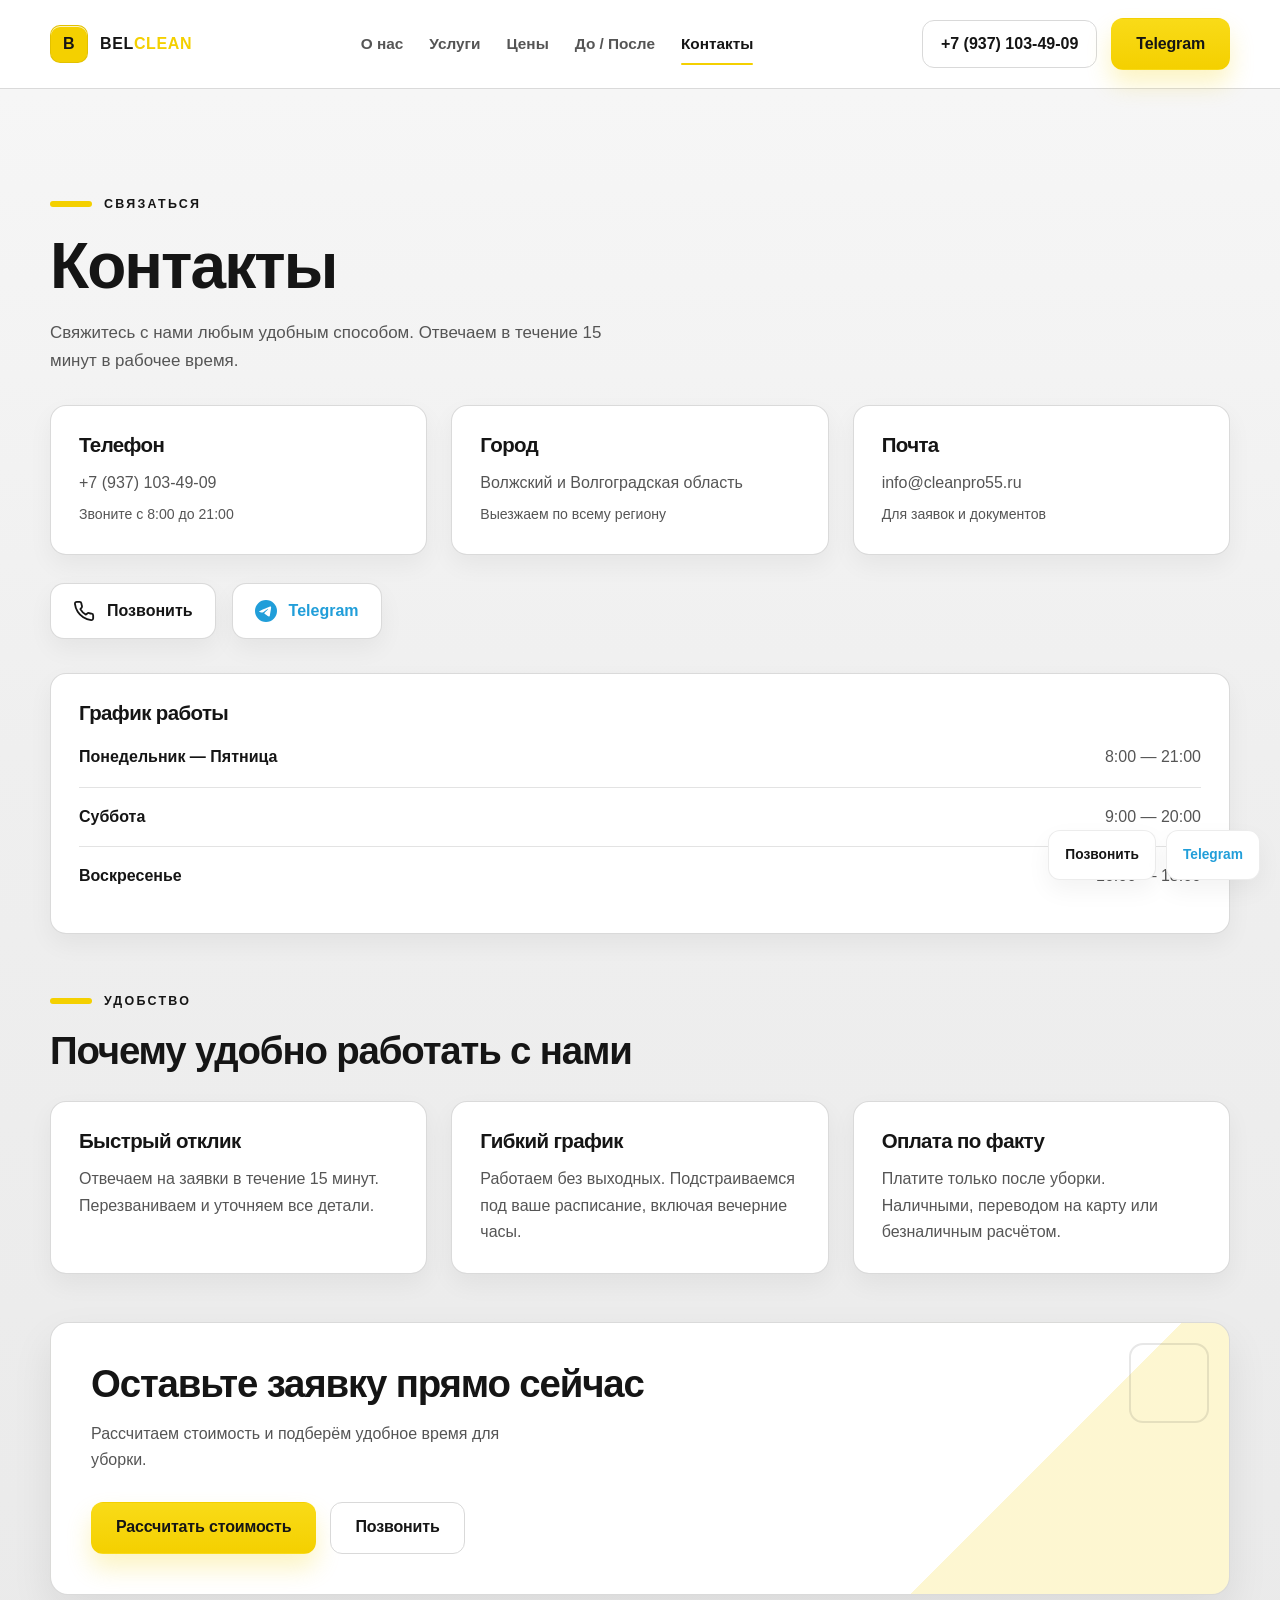
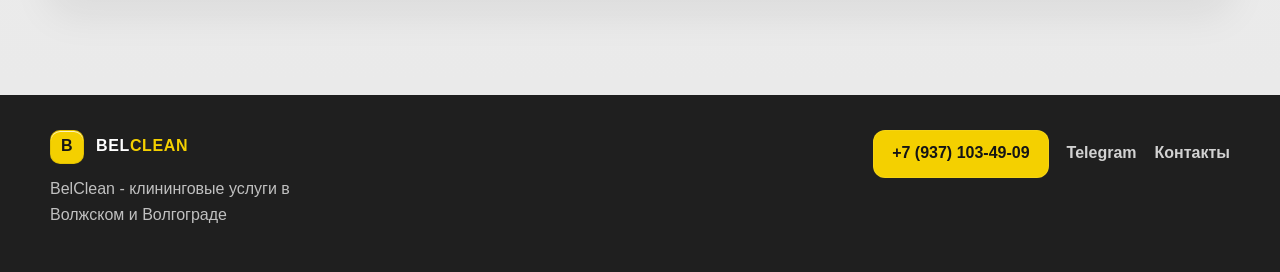
==== commit 2214f401: "update: mobile UX + telegram integration + contacts" ====
--- a/contacts.html
+++ b/contacts.html
@@ -3,24 +3,31 @@
 <head>
   <meta charset="UTF-8" />
   <meta name="viewport" content="width=device-width, initial-scale=1.0" />
-  <title>Контакты — Клининг Профессионалы</title>
+  <title>Контакты — BelClean</title>
   <link rel="stylesheet" href="assets/css/style.css" />
 </head>
 <body>
   <header class="site-header">
     <div class="container header-wrap">
-      <a class="logo" href="index.html">Клининг <span>Профессионалы</span></a>
+      <a class="logo" href="index.html" aria-label="BelClean">
+        <span class="logo-mark" aria-hidden="true">B</span>
+        <span class="logo-word">
+          <span class="logo-word-dark">BEL</span><span class="logo-word-accent">CLEAN</span>
+        </span>
+      </a>
       <button class="menu-toggle" aria-label="Открыть меню" aria-expanded="false">☰</button>
       <nav class="nav" aria-label="Основное меню">
         <a href="index.html#about">О нас</a>
         <a href="services.html">Услуги</a>
         <a href="prices.html">Цены</a>
-        <a href="index.html#calculator">Калькулятор</a>
+        <a href="index.html#cases">До / После</a>
         <a href="contacts.html" class="active">Контакты</a>
+        <a class="nav-contact-link js-phone" href="#">Позвонить</a>
+        <a class="nav-contact-link js-tg" href="#" target="_blank" rel="noopener">Написать в Telegram</a>
       </nav>
       <div class="header-actions">
         <a class="phone js-phone js-phone-display" href="#">Телефон</a>
-        <a class="btn js-tg" href="#" target="_blank" rel="noopener">Написать</a>
+        <a class="btn js-tg" href="#" target="_blank" rel="noopener">Telegram</a>
       </div>
     </div>
   </header>
@@ -40,7 +47,7 @@
           </article>
           <article class="card js-reveal">
             <h3>Город</h3>
-            <p>Омск и Омская область</p>
+            <p>Волжский и Волгоградская область</p>
             <p style="color: var(--muted); font-size: 0.88rem; margin-top: 6px;">Выезжаем по всему региону</p>
           </article>
           <article class="card js-reveal">
@@ -51,9 +58,9 @@
         </div>
 
         <div class="messenger-buttons js-reveal">
-          <a class="messenger-btn messenger-btn-wa js-wa" href="#" target="_blank" rel="noopener">
-            <svg width="22" height="22" viewBox="0 0 24 24" fill="currentColor"><path d="M17.472 14.382c-.297-.149-1.758-.867-2.03-.967-.273-.099-.471-.148-.67.15-.197.297-.767.966-.94 1.164-.173.199-.347.223-.644.075-.297-.15-1.255-.463-2.39-1.475-.883-.788-1.48-1.761-1.653-2.059-.173-.297-.018-.458.13-.606.134-.133.298-.347.446-.52.149-.174.198-.298.298-.497.099-.198.05-.371-.025-.52-.075-.149-.669-1.612-.916-2.207-.242-.579-.487-.5-.669-.51-.173-.008-.371-.01-.57-.01-.198 0-.52.074-.792.372-.272.297-1.04 1.016-1.04 2.479 0 1.462 1.065 2.875 1.213 3.074.149.198 2.096 3.2 5.077 4.487.709.306 1.262.489 1.694.625.712.227 1.36.195 1.871.118.571-.085 1.758-.719 2.006-1.413.248-.694.248-1.289.173-1.413-.074-.124-.272-.198-.57-.347m-5.421 7.403h-.004a9.87 9.87 0 01-5.031-1.378l-.361-.214-3.741.982.998-3.648-.235-.374a9.86 9.86 0 01-1.51-5.26c.001-5.45 4.436-9.884 9.888-9.884 2.64 0 5.122 1.03 6.988 2.898a9.825 9.825 0 012.893 6.994c-.003 5.45-4.437 9.884-9.885 9.884m8.413-18.297A11.815 11.815 0 0012.05 0C5.495 0 .16 5.335.157 11.892c0 2.096.547 4.142 1.588 5.945L.057 24l6.305-1.654a11.882 11.882 0 005.683 1.448h.005c6.554 0 11.89-5.335 11.893-11.893a11.821 11.821 0 00-3.48-8.413z"/></svg>
-            WhatsApp
+          <a class="messenger-btn messenger-btn-call js-phone" href="#">
+            <svg width="22" height="22" viewBox="0 0 24 24" fill="none" stroke="currentColor" stroke-width="2" stroke-linecap="round" stroke-linejoin="round"><path d="M22 16.92v3a2 2 0 0 1-2.18 2 19.8 19.8 0 0 1-8.63-3.07 19.5 19.5 0 0 1-6-6A19.8 19.8 0 0 1 2.12 4.18 2 2 0 0 1 4.11 2h3a2 2 0 0 1 2 1.72c.12.9.33 1.78.63 2.62a2 2 0 0 1-.45 2.11L8 9.91a16 16 0 0 0 6.09 6.09l1.46-1.29a2 2 0 0 1 2.11-.45c.84.3 1.72.51 2.62.63A2 2 0 0 1 22 16.92z"/></svg>
+            Позвонить
           </a>
           <a class="messenger-btn messenger-btn-tg js-tg" href="#" target="_blank" rel="noopener">
             <svg width="22" height="22" viewBox="0 0 24 24" fill="currentColor"><path d="M11.944 0A12 12 0 000 12a12 12 0 0012 12 12 12 0 0012-12A12 12 0 0012 0h-.056zm4.962 7.224c.1-.002.321.023.465.14a.506.506 0 01.171.325c.016.093.036.306.02.472-.18 1.898-.962 6.502-1.36 8.627-.168.9-.499 1.201-.82 1.23-.696.065-1.225-.46-1.9-.902-1.056-.693-1.653-1.124-2.678-1.8-1.185-.78-.417-1.21.258-1.91.177-.184 3.247-2.977 3.307-3.23.007-.032.014-.15-.056-.212s-.174-.041-.249-.024c-.106.024-1.793 1.14-5.061 3.345-.479.33-.913.49-1.302.48-.428-.008-1.252-.241-1.865-.44-.752-.245-1.349-.374-1.297-.789.027-.216.325-.437.893-.663 3.498-1.524 5.83-2.529 6.998-3.014 3.332-1.386 4.025-1.627 4.476-1.635z"/></svg>
@@ -112,15 +119,26 @@
 
   <footer class="site-footer">
     <div class="container footer-wrap">
-      <p>© 2026 Клининг Профессионалы, Омск и область</p>
-      <a class="js-phone" href="#">Позвонить</a>
+      <div class="footer-brand">
+        <a class="logo footer-logo" href="index.html" aria-label="BelClean">
+          <span class="logo-mark" aria-hidden="true">B</span>
+          <span class="logo-word">
+            <span class="logo-word-dark">BEL</span><span class="logo-word-accent">CLEAN</span>
+          </span>
+        </a>
+        <p>BelClean - клининговые услуги в Волжском и Волгограде</p>
+      </div>
+      <div class="footer-links">
+        <a class="phone js-phone js-phone-display" href="#">Телефон</a>
+        <a class="js-tg" href="#" target="_blank" rel="noopener">Telegram</a>
+        <a href="contacts.html">Контакты</a>
+      </div>
     </div>
   </footer>
 
   <div class="messenger-widget" aria-label="Мессенджеры">
-    <a class="messenger-link tg js-tg" href="#" target="_blank" rel="noopener" aria-label="Telegram">TG</a>
-    <a class="messenger-link wa js-wa" href="#" target="_blank" rel="noopener" aria-label="WhatsApp">WA</a>
-    <a class="messenger-link vk js-vk" href="#" target="_blank" rel="noopener" aria-label="VK">VK</a>
+    <a class="messenger-link call js-phone" href="#" aria-label="Позвонить">Позвонить</a>
+    <a class="messenger-link tg js-tg" href="#" target="_blank" rel="noopener" aria-label="Telegram">Telegram</a>
   </div>
 
   <script src="assets/js/main.js"></script>
--- a/assets/css/style.css
+++ b/assets/css/style.css
@@ -1,1796 +1,2431 @@
 :root {
-  --bg: #f7fafa;
+  --bg: #efefef;
+  --bg-deep: #e3e3e3;
   --surface: #ffffff;
-  --surface-soft: #f2f9f8;
-  --text: #1a2c2c;
-  --muted: #5a6e6c;
-  --accent: #00c9b7;
-  --accent-dark: #00a89a;
-  --accent-glow: rgba(0, 201, 183, 0.35);
-  --border: #d4e6e3;
-  --shadow: 0 16px 40px rgba(0, 50, 45, 0.07);
-  --radius: 18px;
-}
-
-* {
+  --surface-soft: #f8f8f8;
+  --surface-tint: #fff8c7;
+  --text: #151515;
+  --muted: #555555;
+  --muted-strong: #2c2c2c;
+  --accent: #f4d000;
+  --accent-deep: #ddb900;
+  --gold: #f4d000;
+  --gold-deep: #c7a700;
+  --border: #d9d9d9;
+  --border-soft: rgba(217, 217, 217, 0.7);
+  --shadow-sm: 0 10px 24px rgba(21, 21, 21, 0.05);
+  --shadow: 0 18px 42px rgba(21, 21, 21, 0.08);
+  --shadow-lg: 0 28px 60px rgba(21, 21, 21, 0.12);
+  --radius-sm: 12px;
+  --radius: 16px;
+  --radius-lg: 22px;
+  --container: 1180px;
+}
+*,
+*::before,
+*::after {
   box-sizing: border-box;
 }
-
+html {
+  scroll-behavior: smooth;
+}
 body {
   margin: 0;
-  font-family: "Segoe UI", Tahoma, sans-serif;
-  color: var(--text);
-  background: radial-gradient(ellipse at top right, #e6f7f5, var(--bg) 50%);
+  font-family: "Manrope", "Segoe UI", "Helvetica Neue", Arial, sans-serif;
+  color: var(--text);
+  background:
+    linear-gradient(180deg, #f7f7f7 0%, var(--bg) 40%, #e9e9e9 100%);
   line-height: 1.65;
-}
-
+  overflow-x: hidden;
+}
+img {
+  display: block;
+  max-width: 100%;
+}
 a {
   color: inherit;
   text-decoration: none;
 }
-
+button,
+input,
+select,
+textarea {
+  font: inherit;
+}
+main,
+header,
+footer {
+  position: relative;
+  z-index: 1;
+}
+.particles-canvas {
+  position: fixed;
+  inset: 0;
+  width: 100%;
+  height: 100%;
+  pointer-events: none;
+  z-index: 0;
+  opacity: 0.5;
+}
 .container {
-  width: min(1120px, 92%);
+  width: min(var(--container), calc(100% - 32px));
   margin: 0 auto;
 }
-
-/* ---- Header ---- */
-
+.section {
+  position: relative;
+  padding: 100px 0;
+}
+.section-sm {
+  padding: 68px 0 0;
+}
+.hero,
+.why-section,
+.faq-section {
+  background: transparent;
+}
+.about-section,
+.before-after-section {
+  background: rgba(255, 255, 255, 0.32);
+}
+.guarantee-section,
+.cta-section,
+.calc-section {
+  background: linear-gradient(180deg, rgba(255, 255, 255, 0.18), transparent);
+}
+.label {
+  display: inline-flex;
+  align-items: center;
+  gap: 12px;
+  margin: 0 0 18px;
+  color: var(--text);
+  font-size: 0.78rem;
+  font-weight: 700;
+  letter-spacing: 0.18em;
+  text-transform: uppercase;
+}
+.label::before {
+  content: "";
+  width: 42px;
+  height: 6px;
+  border-radius: 999px;
+  background: var(--accent);
+}
+h1,
+h2,
+h3,
+h4 {
+  margin: 0;
+  letter-spacing: -0.03em;
+  line-height: 1.08;
+}
+h1 {
+  font-size: clamp(2.8rem, 5vw, 5rem);
+  font-weight: 800;
+}
+h2 {
+  font-size: clamp(2rem, 3vw, 3.4rem);
+  font-weight: 800;
+}
+h3 {
+  font-size: 1.28rem;
+  font-weight: 750;
+}
+p {
+  margin: 0;
+}
+.lead {
+  margin-top: 18px;
+  color: var(--muted);
+  font-size: 1.06rem;
+  max-width: 62ch;
+}
+.section-lead {
+  max-width: 56ch;
+}
+.phone {
+  display: inline-flex;
+  align-items: center;
+  justify-content: center;
+  min-height: 48px;
+  padding: 0 18px;
+  border: 1px solid var(--border);
+  border-radius: 12px;
+  background: #fff;
+  color: var(--text);
+  font-weight: 700;
+  white-space: nowrap;
+  transition: border-color 0.2s ease, transform 0.2s ease, background 0.2s ease;
+}
+.phone:hover {
+  border-color: rgba(244, 208, 0, 0.9);
+  background: #fffbe0;
+  transform: translateY(-1px);
+}
+.btn {
+  display: inline-flex;
+  align-items: center;
+  justify-content: center;
+  gap: 10px;
+  min-height: 52px;
+  padding: 0 24px;
+  border: 1px solid transparent;
+  border-radius: 12px;
+  background: linear-gradient(180deg, #f9db18, var(--accent));
+  color: var(--text);
+  font-weight: 700;
+  letter-spacing: -0.01em;
+  cursor: pointer;
+  box-shadow: 0 14px 24px rgba(244, 208, 0, 0.24);
+  transition: transform 0.25s ease, box-shadow 0.25s ease, background 0.25s ease, border-color 0.25s ease, color 0.25s ease;
+}
+.btn:hover {
+  transform: translateY(-2px);
+  box-shadow: 0 18px 28px rgba(244, 208, 0, 0.3);
+}
+.btn-light,
+.btn-cta-light {
+  background: #fff;
+  border-color: var(--border);
+  color: var(--text);
+  box-shadow: none;
+}
+.btn-light:hover,
+.btn-cta-light:hover {
+  border-color: rgba(244, 208, 0, 0.95);
+  color: var(--text);
+  background: #fffbe3;
+  box-shadow: 0 12px 22px rgba(21, 21, 21, 0.08);
+}
+.btn-telegram {
+  border-color: rgba(33, 158, 217, 0.25);
+}
+.btn-telegram:hover {
+  border-color: rgba(33, 158, 217, 0.55);
+  background: rgba(33, 158, 217, 0.08);
+}
+.btn-header {
+  min-height: 48px;
+  padding-inline: 22px;
+}
+.btn-cta {
+  background: linear-gradient(180deg, #f9db18, var(--accent));
+  color: var(--text);
+  box-shadow: 0 14px 24px rgba(244, 208, 0, 0.24);
+}
+.btn-cta:hover {
+  box-shadow: 0 18px 28px rgba(244, 208, 0, 0.3);
+}
 .site-header {
   position: sticky;
   top: 0;
-  background: rgba(247, 250, 250, 0.92);
-  backdrop-filter: blur(10px);
-  -webkit-backdrop-filter: blur(10px);
-  border-bottom: 1px solid var(--border);
   z-index: 30;
-}
-
+  background: rgba(255, 255, 255, 0.92);
+  border-bottom: 1px solid rgba(217, 217, 217, 0.95);
+  backdrop-filter: blur(18px);
+  -webkit-backdrop-filter: blur(18px);
+}
 .header-wrap {
+  position: relative;
   display: flex;
   align-items: center;
   justify-content: space-between;
   gap: 20px;
-  min-height: 78px;
-}
-
+  min-height: 88px;
+}
 .logo {
-  font-size: 1.12rem;
-  font-weight: 700;
-}
-
-.logo span {
-  color: var(--accent-dark);
-}
-
+  display: inline-flex;
+  align-items: center;
+  gap: 12px;
+  font-weight: 800;
+  letter-spacing: 0.04em;
+}
+.logo-mark {
+  display: grid;
+  place-items: center;
+  width: 38px;
+  height: 38px;
+  border-radius: 10px;
+  background: var(--accent);
+  border: 1px solid rgba(21, 21, 21, 0.08);
+  color: var(--text);
+  font-size: 1rem;
+  font-weight: 800;
+  box-shadow: inset 0 1px 0 rgba(255, 255, 255, 0.75);
+}
+.logo-word {
+  display: inline-flex;
+  align-items: baseline;
+  font-size: 1rem;
+}
+.logo-word-dark {
+  color: var(--text);
+}
+.logo-word-accent {
+  color: var(--accent);
+}
 .nav {
   display: flex;
-  gap: 22px;
+  align-items: center;
+  gap: 26px;
+}
+.nav-contact-link {
+  display: none;
+}
+.nav a {
+  position: relative;
+  color: var(--muted);
   font-size: 0.96rem;
-}
-
-.nav a {
-  padding: 8px 0;
-  border-bottom: 2px solid transparent;
-  color: var(--muted);
-  transition: color 0.2s, border-color 0.2s;
-}
-
+  font-weight: 700;
+  transition: color 0.2s ease;
+}
+.nav a::after {
+  content: "";
+  position: absolute;
+  left: 0;
+  bottom: -8px;
+  width: 100%;
+  height: 2px;
+  border-radius: 999px;
+  background: var(--accent);
+  transform: scaleX(0);
+  transform-origin: left;
+  transition: transform 0.24s ease;
+}
 .nav a:hover,
 .nav a.active {
   color: var(--text);
-  border-color: var(--accent);
-}
-
+}
+.nav a:hover::after,
+.nav a.active::after {
+  transform: scaleX(1);
+}
 .header-actions {
   display: flex;
   align-items: center;
   gap: 14px;
 }
-
-.phone {
-  font-weight: 600;
-  white-space: nowrap;
-}
-
-/* ---- Buttons ---- */
-
-.btn {
+.menu-toggle {
+  display: none;
+  align-items: center;
+  justify-content: center;
+  width: 48px;
+  height: 48px;
+  border: 1px solid var(--border);
+  border-radius: 12px;
+  background: #fff;
+  color: var(--text);
+  cursor: pointer;
+}
+.parallax-wrapper {
+  position: relative;
+  overflow: hidden;
+  isolation: isolate;
+}
+.parallax-bg {
+  position: absolute;
+  inset: -10% -12%;
+  z-index: -3;
+  will-change: transform;
+}
+.hero-bg {
+  background:
+    linear-gradient(135deg, rgba(244, 208, 0, 0.18) 0 24%, transparent 24% 100%),
+    linear-gradient(315deg, rgba(244, 208, 0, 0.12) 0 18%, transparent 18% 100%),
+    linear-gradient(180deg, #f6f6f6, #ececec);
+}
+.about-bg {
+  background:
+    linear-gradient(180deg, rgba(255, 255, 255, 0.42), rgba(239, 239, 239, 0.72));
+}
+.content-layer {
+  position: relative;
+  z-index: 1;
+}
+.parallax-decor,
+.parallax-shapes {
+  position: absolute;
+  inset: 0;
+  z-index: -2;
+  pointer-events: none;
+}
+.parallax-blob {
+  position: absolute;
+  border-radius: 20px;
+  filter: blur(0);
+  will-change: transform;
+}
+.decor-a {
+  top: 3%;
+  right: -90px;
+  width: 240px;
+  height: 240px;
+  background: rgba(244, 208, 0, 0.2);
+}
+.decor-b {
+  top: 28%;
+  left: -90px;
+  width: 180px;
+  height: 180px;
+  background: rgba(255, 255, 255, 0.95);
+}
+.decor-c {
+  bottom: -140px;
+  left: 42%;
+  width: 280px;
+  height: 280px;
+  background: rgba(21, 21, 21, 0.05);
+}
+.decor-d {
+  top: 0;
+  right: -60px;
+  width: 180px;
+  height: 180px;
+  background: rgba(244, 208, 0, 0.18);
+}
+.decor-e {
+  bottom: -140px;
+  left: -90px;
+  width: 220px;
+  height: 220px;
+  background: rgba(21, 21, 21, 0.05);
+}
+.shape {
+  position: absolute;
+  border-radius: 10px;
+  border: 2px solid rgba(244, 208, 0, 0.55);
+}
+.shape-ring {
+  top: 18%;
+  left: 54%;
+  width: 180px;
+  height: 180px;
+}
+.shape-dot {
+  top: 14%;
+  left: 60%;
+  width: 14px;
+  height: 14px;
+  background: rgba(244, 208, 0, 0.9);
+  border: 0;
+}
+.shape-ring-sm {
+  top: 58%;
+  left: 12%;
+  width: 76px;
+  height: 76px;
+  border-color: rgba(21, 21, 21, 0.18);
+}
+.hero {
+  padding: 64px 0 118px;
+}
+.hero-grid {
+  display: grid;
+  grid-template-columns: minmax(0, 1.1fr) minmax(420px, 0.9fr);
+  align-items: center;
+  gap: 56px;
+}
+.hero-copy,
+.hero-content {
+  position: relative;
+  z-index: 2;
+  max-width: 680px;
+  min-width: 0;
+}
+.hero-copy .label,
+.hero-content .label {
+  margin-bottom: 20px;
+  font-size: 0.75rem;
+  letter-spacing: 0.14em;
+}
+.hero-copy h1,
+.hero-content h1 {
+  max-width: 720px;
+  font-size: clamp(3rem, 6vw, 5.2rem);
+  line-height: 0.95;
+}
+.hero .lead {
+  max-width: 620px;
+  margin-top: 24px;
+  font-size: 1.08rem;
+  line-height: 1.72;
+}
+.hero-actions {
+  display: flex;
+  flex-wrap: wrap;
+  gap: 16px;
+  margin-top: 36px;
+}
+.hero-actions .btn,
+.hero-actions .btn-light {
+  min-width: 220px;
+  min-height: 56px;
+}
+.hero-availability {
+  display: flex;
+  flex-wrap: wrap;
+  align-items: center;
+  gap: 14px;
+  margin-top: 16px;
+  color: var(--muted);
+  font-size: 0.94rem;
+}
+.hero-availability-links {
+  display: flex;
+  align-items: center;
+  gap: 10px;
+}
+.hero-availability-link {
   display: inline-flex;
   align-items: center;
   justify-content: center;
-  padding: 13px 24px;
+  min-width: 42px;
+  min-height: 32px;
+  padding: 0 12px;
+  border-radius: 999px;
+  background: rgba(20, 169, 92, 0.12);
+  color: #129654;
+  font-size: 0.82rem;
+  font-weight: 800;
+}
+.hero-availability-link.is-phone {
+  background: rgba(244, 208, 0, 0.22);
+  color: var(--text);
+}
+.hero-availability-link.is-tg {
+  background: rgba(33, 158, 217, 0.12);
+  color: #1f91cb;
+}
+.hero-lead-form {
+  display: grid;
+  gap: 12px;
+  margin-top: 24px;
+  padding: 18px;
+  max-width: 560px;
+  border-radius: 18px;
+  border: 1px solid rgba(217, 217, 217, 0.92);
+  background: rgba(255, 255, 255, 0.92);
+  box-shadow: var(--shadow-sm);
+  backdrop-filter: blur(8px);
+}
+.hero-lead-grid {
+  display: grid;
+  grid-template-columns: repeat(2, minmax(0, 1fr));
+  gap: 12px;
+}
+.hero-lead-field {
+  display: grid;
+  gap: 8px;
+}
+.hero-lead-field span {
+  color: var(--muted-strong);
+  font-size: 0.82rem;
+  font-weight: 700;
+}
+.hero-lead-field input {
+  width: 100%;
+  min-height: 52px;
+  padding: 14px 15px;
+  border: 1px solid rgba(217, 217, 217, 0.96);
+  border-radius: 12px;
+  background: #ffffff;
+  color: var(--text);
+  font: inherit;
+  transition: border-color 0.2s ease, box-shadow 0.2s ease;
+}
+.hero-lead-field input:focus {
+  outline: none;
+  border-color: rgba(244, 208, 0, 0.96);
+  box-shadow: 0 0 0 4px rgba(244, 208, 0, 0.12);
+}
+.hero-lead-field.is-invalid input {
+  border-color: rgba(182, 80, 80, 0.8);
+  box-shadow: 0 0 0 4px rgba(182, 80, 80, 0.08);
+}
+.hero-lead-error,
+.hero-lead-success,
+.hero-lead-note {
+  margin: 0;
+  font-size: 0.9rem;
+}
+.hero-lead-error {
+  min-height: 20px;
+  color: #b65050;
+}
+.hero-lead-success {
+  color: #166534;
+}
+.hero-lead-note {
+  color: var(--muted);
+}
+.contact-direct {
+  display: grid;
+  gap: 12px;
+}
+.contact-direct p {
+  color: var(--muted);
+  font-size: 0.92rem;
+}
+.contact-direct-compact {
+  margin-top: -2px;
+}
+.contact-direct-buttons {
+  margin-top: 0;
+  gap: 12px;
+}
+.contact-direct-buttons .messenger-btn {
+  min-height: 48px;
+  padding: 0 18px;
+  border-radius: 12px;
+  font-size: 0.94rem;
+}
+.hero-lead-submit {
+  width: 100%;
+  min-height: 54px;
+}
+.form-honeypot {
+  position: absolute;
+  left: -9999px;
+  width: 1px;
+  height: 1px;
+  overflow: hidden;
+  opacity: 0;
+  pointer-events: none;
+}
+.hero-points {
+  display: flex;
+  flex-wrap: wrap;
+  gap: 12px;
+  margin-top: 30px;
+}
+.hero-point {
+  display: flex;
+  gap: 10px;
+  align-items: center;
+  padding: 12px 16px;
+  border: 1px solid rgba(217, 217, 217, 0.95);
+  border-radius: 999px;
+  background: rgba(255, 255, 255, 0.92);
+  box-shadow: 0 10px 20px rgba(21, 21, 21, 0.04);
+  position: relative;
+}
+.hero-point::before {
+  display: none;
+}
+.hero-point-icon {
+  display: grid;
+  place-items: center;
+  width: 24px;
+  height: 24px;
+  border-radius: 50%;
+  background: rgba(244, 208, 0, 0.22);
+  color: var(--text);
+  font-size: 0.82rem;
+  font-weight: 800;
+  flex-shrink: 0;
+}
+.hero-point strong {
+  display: block;
+  margin-bottom: 0;
+  font-size: 0.96rem;
+}
+.hero-point p {
+  display: none;
+}
+.hero-visual,
+.hero-image {
+  position: relative;
+  z-index: 1;
+  min-width: 0;
+  width: 100%;
+  max-width: 560px;
+  justify-self: end;
+}
+.hero-photo-frame {
+  position: relative;
+  width: 100%;
+  max-width: 560px;
+  margin-left: 0;
+  aspect-ratio: 0.92;
+  padding: 0;
+  border-radius: 30px;
+  background: linear-gradient(180deg, rgba(255, 255, 255, 0.96), rgba(248, 248, 248, 0.92));
+  border: 1px solid rgba(217, 217, 217, 0.96);
+  box-shadow: 0 24px 54px rgba(21, 21, 21, 0.12);
+  overflow: hidden;
+}
+.hero-photo-frame::before {
+  content: none;
+}
+.hero-photo-frame::after {
+  content: none;
+}
+.hero-image::before,
+.hero-visual::before {
+  content: "";
+  position: absolute;
+  width: 168px;
+  height: 168px;
+  background: #f4d000;
+  top: -22px;
+  right: -22px;
+  border-radius: 28px;
+  z-index: 0;
+  box-shadow: 0 16px 30px rgba(244, 208, 0, 0.24);
+}
+.hero-image::after,
+.hero-visual::after {
+  content: "";
+  position: absolute;
+  left: 28px;
+  bottom: -24px;
+  width: 148px;
+  height: 148px;
+  border: 2px solid rgba(21, 21, 21, 0.08);
+  border-radius: 28px;
+  z-index: 0;
+}
+.hero-image img,
+.hero-photo {
+  width: 100%;
+  height: auto;
+  object-fit: cover;
+  border-radius: 30px;
+  box-shadow: 0 20px 40px rgba(0, 0, 0, 0.08);
+  position: relative;
+  z-index: 1;
+  display: block;
+}
+.hero-floating-card {
+  position: absolute;
+  left: 24px;
+  bottom: 24px;
+  max-width: 360px;
+  width: calc(100% - 48px);
+  padding: 22px;
+  border: 1px solid rgba(217, 217, 217, 0.95);
+  border-radius: 22px;
+  background: rgba(255, 255, 255, 0.94);
+  box-shadow: 0 18px 36px rgba(21, 21, 21, 0.14);
+  backdrop-filter: blur(10px);
+  -webkit-backdrop-filter: blur(10px);
+  z-index: 2;
+}
+.hero-floating-kicker {
+  margin-bottom: 10px;
+  color: var(--muted-strong);
+  font-size: 0.72rem;
+  font-weight: 800;
+  letter-spacing: 0.15em;
+  text-transform: uppercase;
+}
+.hero-floating-card h2 {
+  font-size: 1.48rem;
+  line-height: 1.05;
+}
+.hero-floating-card p {
+  margin-top: 12px;
+  color: var(--muted);
+  font-size: 0.93rem;
+  line-height: 1.65;
+}
+.hero-metrics {
+  display: grid;
+  grid-template-columns: repeat(2, minmax(0, 1fr));
+  gap: 12px;
+  margin-top: 18px;
+}
+.hero-metric {
+  padding: 14px;
+  border-radius: 16px;
+  background: #f7f7f7;
+  border: 1px solid rgba(217, 217, 217, 0.9);
+}
+.hero-metric strong {
+  display: block;
+  font-size: 1.06rem;
+}
+.hero-metric span {
+  display: block;
+  margin-top: 4px;
+  color: var(--muted);
+  font-size: 0.82rem;
+}
+@media (max-width: 1100px) {
+  .hero-grid {
+    grid-template-columns: 1fr 1fr;
+    gap: 32px;
+  }
+  .hero-copy h1,
+  .hero-content h1 {
+    font-size: clamp(48px, 7vw, 86px);
+  }
+  .hero-visual,
+  .hero-image {
+    max-width: 100%;
+  }
+  .hero-photo-frame {
+    max-width: 100%;
+  }
+}
+.cards,
+.why-grid,
+.ba-grid,
+.contact-grid,
+.convenience-grid {
+  display: grid;
+  grid-template-columns: repeat(3, minmax(0, 1fr));
+  gap: 24px;
+  margin-top: 34px;
+}
+.card,
+.why-card,
+.ba-card,
+.convenience-card {
+  position: relative;
+  padding: 28px;
+  border: 1px solid rgba(217, 217, 217, 0.95);
+  border-radius: 16px;
+  background: #ffffff;
+  box-shadow: var(--shadow-sm);
+  transition: transform 0.26s ease, box-shadow 0.26s ease, border-color 0.26s ease;
+}
+.card:hover,
+.why-card:hover,
+.ba-card:hover,
+.convenience-card:hover,
+.service-detail:hover,
+.stat-card:hover {
+  transform: translateY(-4px);
+  box-shadow: var(--shadow);
+  border-color: rgba(244, 208, 0, 0.95);
+}
+.card p,
+.why-card p,
+.convenience-card p {
+  margin-top: 14px;
+  color: var(--muted);
+}
+.service-card {
+  display: flex;
+  flex-direction: column;
+  gap: 18px;
+}
+.service-card-media {
+  display: grid;
+  place-items: center;
+  width: 72px;
+  height: 72px;
+  border-radius: 12px;
+  background: var(--accent);
+  border: 1px solid rgba(21, 21, 21, 0.06);
+}
+.service-icon {
+  width: 42px;
+  height: 42px;
+  object-fit: contain;
+}
+.service-card-footer {
+  display: flex;
+  align-items: center;
+  justify-content: space-between;
+  gap: 14px;
+  margin-top: auto;
+  padding-top: 6px;
+}
+.price {
+  color: var(--text);
+  font-size: 1.1rem;
+  font-weight: 800;
+}
+.service-link {
+  color: var(--text);
+  font-weight: 700;
+}
+.service-link:hover {
+  color: var(--gold-deep);
+}
+.company-stats-section {
+  padding-top: 52px;
+}
+.company-shell {
+  display: grid;
+  grid-template-columns: minmax(0, 0.96fr) minmax(0, 1.04fr);
+  gap: 30px;
+  align-items: center;
+  padding: 38px;
+  border: 1px solid rgba(217, 217, 217, 0.96);
+  border-radius: 18px;
+  background:
+    linear-gradient(90deg, rgba(244, 208, 0, 0.16) 0 16px, transparent 16px 100%),
+    #ffffff;
+  box-shadow: var(--shadow);
+}
+.company-notes {
+  display: grid;
+  gap: 12px;
+  margin-top: 28px;
+}
+.company-note {
+  padding: 14px 18px;
+  border-radius: 12px;
+  background: #f7f7f7;
+  border: 1px solid rgba(217, 217, 217, 0.92);
+  color: var(--muted-strong);
+}
+.stats-grid {
+  display: grid;
+  grid-template-columns: repeat(2, minmax(0, 1fr));
+  gap: 18px;
+}
+.stat-card {
+  padding: 28px;
   border-radius: 14px;
-  background: linear-gradient(135deg, var(--accent), var(--accent-dark));
-  color: #fff;
-  border: none;
+  border: 1px solid rgba(217, 217, 217, 0.95);
+  background: #fff;
+  box-shadow: var(--shadow-sm);
+  transition: transform 0.26s ease, box-shadow 0.26s ease, border-color 0.26s ease;
+  position: relative;
+}
+.stat-card::before {
+  content: "";
+  position: absolute;
+  left: 0;
+  top: 0;
+  width: 100%;
+  height: 6px;
+  background: var(--accent);
+}
+.stat-number {
+  display: block;
+  font-size: clamp(2rem, 3vw, 3.2rem);
+  font-weight: 800;
+  color: var(--text);
+}
+.stat-label {
+  display: block;
+  margin-top: 10px;
+  color: var(--muted);
+}
+.why-section {
+  padding-top: 52px;
+}
+.why-grid {
+  grid-template-columns: repeat(3, minmax(0, 1fr));
+}
+.why-card {
+  min-height: 100%;
+}
+.why-icon {
+  display: inline-grid;
+  place-items: center;
+  width: 58px;
+  height: 58px;
+  margin-bottom: 20px;
+  border-radius: 12px;
+  background: var(--accent);
+  color: var(--text);
+}
+.arsenal-shell {
+  padding-top: 40px;
+}
+.arsenal-grid {
+  display: grid;
+  grid-template-columns: minmax(0, 0.9fr) minmax(0, 1.1fr);
+  gap: 34px;
+  align-items: center;
+}
+.arsenal-image {
+  position: relative;
+  padding: 24px;
+  border-radius: 18px;
+  background: #ffffff;
+  border: 1px solid rgba(217, 217, 217, 0.96);
+  box-shadow: var(--shadow);
+}
+.arsenal-image::before {
+  content: "";
+  position: absolute;
+  left: -16px;
+  bottom: -16px;
+  width: 120px;
+  height: 120px;
+  background: var(--accent);
+  border-radius: 16px;
+  z-index: -1;
+}
+.arsenal-image img {
+  width: 100%;
+  border-radius: 12px;
+  object-fit: cover;
+}
+.arsenal-text {
+  padding: 14px 0;
+}
+.arsenal-text p:not(.label) {
+  margin-top: 18px;
+  color: var(--muted);
+}
+.arsenal-list {
+  display: grid;
+  gap: 14px;
+  margin-top: 28px;
+  padding: 0;
+  list-style: none;
+}
+.arsenal-list li {
+  position: relative;
+  padding-left: 30px;
+  color: var(--muted-strong);
   font-weight: 600;
-  font-size: 0.95rem;
-  cursor: pointer;
-  box-shadow: 0 4px 18px var(--accent-glow);
-  transition: transform 0.25s ease, box-shadow 0.25s ease, background 0.25s ease;
-}
-
-.btn:hover {
-  transform: translateY(-2px) scale(1.04);
-  box-shadow: 0 8px 30px rgba(0, 201, 183, 0.5);
-  background: linear-gradient(135deg, #00d4c0, var(--accent));
-}
-
-.btn-light {
-  background: transparent;
-  color: var(--text);
-  border: 1.5px solid var(--border);
-  box-shadow: none;
-}
-
-.btn-light:hover {
-  background: var(--surface-soft);
-  border-color: var(--accent);
-  color: var(--accent-dark);
-  box-shadow: 0 4px 18px var(--accent-glow);
-  transform: translateY(-2px) scale(1.04);
-}
-
-.menu-toggle {
-  display: none;
-  border: 1px solid var(--border);
-  background: var(--surface);
-  border-radius: 10px;
-  padding: 8px 10px;
-  font-size: 1rem;
-  cursor: pointer;
-}
-
-/* ---- Hero ---- */
-
-.hero {
-  padding: 96px 0 80px;
-  min-height: 560px;
-}
-
-.parallax-wrapper {
-  position: relative;
-  isolation: isolate;
+}
+.arsenal-list li::before {
+  content: "";
+  position: absolute;
+  left: 0;
+  top: 10px;
+  width: 12px;
+  height: 12px;
+  border-radius: 3px;
+  background: var(--accent);
+}
+.steps-section,
+.before-after-section {
   overflow: hidden;
 }
-
-.parallax-bg {
-  position: absolute;
-  top: -20vh;
-  left: -8%;
-  width: 116%;
-  height: 132vh;
-  z-index: -3;
-  pointer-events: none;
-  will-change: transform;
-}
-
-.hero-bg {
-  background:
-    linear-gradient(92deg, rgba(255, 252, 246, 0.9) 0%, rgba(255, 249, 240, 0.82) 34%, rgba(246, 234, 208, 0.52) 62%, rgba(245, 232, 205, 0.24) 100%),
-    radial-gradient(circle at 82% 50%, rgba(152, 122, 70, 0.14), rgba(152, 122, 70, 0)),
-    url("../img/hero/hero-sofa.jpg") right center/cover no-repeat;
-  transform: scale(1.02);
-  transform-origin: center;
-  animation: heroZoom 14s ease-in-out infinite alternate;
-}
-
-.about-bg {
-  background: linear-gradient(120deg, rgba(240, 252, 250, 0.76), rgba(228, 248, 244, 0.68)),
-    url("../img/hero-interior.svg") center/cover no-repeat;
-}
-
-.content-layer {
-  position: relative;
-  z-index: 2;
-}
-
-.hero .content-layer::before {
-  content: "";
-  position: absolute;
-  inset: -12% -6%;
-  z-index: -1;
-  opacity: 0.22;
-  pointer-events: none;
-  background-image: radial-gradient(rgba(0, 201, 183, 0.14) 0.4px, transparent 0.4px);
-  background-size: 3px 3px;
-}
-
-/* ---- Parallax decorative layers ---- */
-
-.parallax-decor {
+.section-blob-wrap {
   position: absolute;
   inset: 0;
   z-index: -1;
   pointer-events: none;
 }
-
-.parallax-blob {
+.section-blob {
   position: absolute;
   border-radius: 50%;
-  filter: blur(6px);
-  z-index: -1;
-  pointer-events: none;
-  will-change: transform;
-}
-
-.decor-a {
-  top: -8%;
-  right: -90px;
-  width: 460px;
-  height: 460px;
-  background: radial-gradient(circle, rgba(0, 201, 183, 0.16), transparent);
-}
-
-.decor-b {
-  top: 28%;
+  filter: blur(10px);
+}
+.section-blob-1 {
+  top: 0;
   left: -140px;
-  width: 430px;
-  height: 430px;
-  background: radial-gradient(circle, rgba(255, 255, 255, 0.9), transparent);
-}
-
-.decor-c {
-  bottom: -180px;
-  left: 42%;
-  width: 520px;
-  height: 520px;
-  background: radial-gradient(circle, rgba(0, 201, 183, 0.1), transparent);
-}
-
-.decor-d {
-  top: -18%;
-  left: 56%;
-  width: 420px;
-  height: 420px;
-  background: radial-gradient(circle, rgba(255, 255, 255, 0.85), transparent);
-}
-
-.decor-e {
-  bottom: -140px;
-  left: -120px;
-  width: 460px;
-  height: 460px;
-  background: radial-gradient(circle, rgba(0, 201, 183, 0.12), transparent);
-}
-
-/* Geometric shapes parallax layer */
-
-.parallax-shapes {
-  position: absolute;
-  inset: 0;
-  z-index: -2;
-  pointer-events: none;
-  will-change: transform;
-}
-
-.shape {
-  position: absolute;
-  opacity: 0.12;
-}
-
-.shape-ring {
-  top: 18%;
-  right: 10%;
-  width: 80px;
-  height: 80px;
-  border: 2.5px solid var(--accent);
-  border-radius: 50%;
-}
-
-.shape-dot {
-  bottom: 28%;
-  left: 7%;
-  width: 10px;
-  height: 10px;
+  width: 320px;
+  height: 320px;
+  background: radial-gradient(circle, rgba(244, 208, 0, 0.18), transparent 72%);
+}
+.section-blob-2 {
+  right: -110px;
+  bottom: 40px;
+  width: 300px;
+  height: 300px;
+  background: radial-gradient(circle, rgba(21, 21, 21, 0.08), transparent 72%);
+}
+.steps-timeline {
+  display: grid;
+  grid-template-columns: repeat(5, minmax(0, 1fr));
+  gap: 18px;
+  margin-top: 34px;
+}
+.step-item {
+  padding: 24px;
+  border-radius: 16px;
+  background: #ffffff;
+  border: 1px solid rgba(217, 217, 217, 0.95);
+  box-shadow: var(--shadow-sm);
+}
+.step-number {
+  display: grid;
+  place-items: center;
+  width: 50px;
+  height: 50px;
+  margin-bottom: 18px;
+  border-radius: 12px;
   background: var(--accent);
-  border-radius: 50%;
-}
-
-.shape-ring-sm {
-  top: 55%;
-  right: 32%;
-  width: 36px;
-  height: 36px;
-  border: 2px solid var(--accent);
-  border-radius: 50%;
-}
-
-/* ---- Hero content ---- */
-
-.hero-grid {
-  display: grid;
-  grid-template-columns: 1.2fr 0.8fr;
+  color: var(--text);
+  font-weight: 800;
+}
+.step-content p {
+  margin-top: 12px;
+  color: var(--muted);
+}
+.accordion {
+  display: grid;
+  gap: 16px;
+  margin-top: 30px;
+}
+.accordion-item {
+  overflow: hidden;
+  border: 1px solid rgba(217, 217, 217, 0.94);
+  border-radius: 14px;
+  background: #ffffff;
+  box-shadow: var(--shadow-sm);
+}
+.accordion-trigger {
+  width: 100%;
+  display: flex;
+  align-items: center;
+  justify-content: space-between;
+  gap: 20px;
+  padding: 24px 28px;
+  border: 0;
+  background: transparent;
+  text-align: left;
+  color: var(--text);
+  cursor: pointer;
+}
+.accordion-trigger span {
+  font-size: 1.05rem;
+  font-weight: 750;
+}
+.accordion-trigger:hover {
+  background: rgba(244, 208, 0, 0.08);
+}
+.accordion-arrow {
+  flex-shrink: 0;
+  width: 34px;
+  height: 34px;
+  padding: 8px;
+  border-radius: 10px;
+  background: #f5f5f5;
+  color: var(--text);
+  transition: transform 0.26s ease, background 0.26s ease, color 0.26s ease;
+}
+.accordion-trigger[aria-expanded="true"] .accordion-arrow {
+  transform: rotate(180deg);
+  background: var(--accent);
+  color: var(--text);
+}
+.accordion-panel {
+  padding: 0 28px 26px;
+  color: var(--muted);
+  animation: accordionOpen 0.28s ease;
+}
+.accordion-panel ul {
+  display: grid;
+  gap: 10px;
+  padding-left: 18px;
+}
+.accordion-panel li,
+.accordion-panel p {
+  color: var(--muted);
+}
+.guarantee-section {
+  padding-top: 52px;
+}
+.guarantee-block {
+  position: relative;
+  display: grid;
+  grid-template-columns: 92px minmax(0, 1fr);
   gap: 28px;
-  align-items: start;
-}
-
-.label {
-  color: var(--accent-dark);
-  font-weight: 600;
-  letter-spacing: 0.06em;
-  text-transform: uppercase;
-  font-size: 0.78rem;
-  margin-bottom: 4px;
-}
-
-h1,
-h2,
-h3 {
-  line-height: 1.2;
-  margin: 0 0 14px;
-}
-
-h1 {
-  font-size: clamp(2rem, 3.2vw, 3rem);
-  letter-spacing: -0.01em;
-}
-
-h2 {
-  font-size: clamp(1.4rem, 2.4vw, 2rem);
-}
-
-.lead {
-  color: var(--muted);
-  max-width: 68ch;
-  line-height: 1.7;
-}
-
-.hero-actions {
+  padding: 38px;
+  border-radius: 18px;
+  border: 1px solid rgba(217, 217, 217, 0.96);
+  background: #ffffff;
+  box-shadow: var(--shadow);
+}
+.guarantee-block::before {
+  content: "";
+  position: absolute;
+  top: 0;
+  left: 0;
+  right: 0;
+  height: 8px;
+  border-radius: 0;
+  background: var(--accent);
+}
+.guarantee-icon {
+  display: grid;
+  place-items: center;
+  width: 88px;
+  height: 88px;
+  border-radius: 16px;
+  background: var(--accent);
+  color: var(--text);
+}
+.guarantee-text p {
+  margin-top: 16px;
+  color: var(--muted);
+}
+.guarantee-features {
+  display: grid;
+  grid-template-columns: repeat(2, minmax(0, 1fr));
+  gap: 16px;
+  margin-top: 26px;
+}
+.guarantee-feature {
   display: flex;
-  gap: 14px;
-  margin-top: 24px;
-  flex-wrap: wrap;
-}
-
-.hero-note,
-.card,
-.table-wrap {
-  background: var(--surface);
-  border: 1px solid var(--border);
-  border-radius: var(--radius);
-  box-shadow: var(--shadow);
-}
-
-.hero-note {
-  padding: 26px;
-  border-left: 3px solid var(--accent);
-}
-
-/* ---- Sections ---- */
-
-.section {
-  padding: 60px 0 100px;
-}
-
-.about-section {
-  padding-top: 64px;
-}
-
-.section-sm {
-  padding: 32px 0 12px;
-}
-
-/* ---- Cards ---- */
-
-.cards {
-  margin-top: 24px;
-  display: grid;
-  grid-template-columns: repeat(3, minmax(0, 1fr));
-  gap: 22px;
-}
-
-.card {
-  padding: 28px;
-  position: relative;
-  overflow: hidden;
-  border-radius: 22px;
-  transition: transform 0.3s ease, box-shadow 0.3s ease, border-color 0.3s ease;
-}
-
-.card::after {
-  content: "";
-  position: absolute;
-  inset: auto 14px 0;
-  height: 2px;
-  background: linear-gradient(90deg, rgba(0, 201, 183, 0.04), rgba(0, 201, 183, 0.45), rgba(0, 201, 183, 0.04));
-}
-
-.card:hover {
-  transform: translateY(-8px);
-  border-color: rgba(0, 201, 183, 0.3);
-  box-shadow: 0 22px 50px rgba(0, 60, 50, 0.12), 0 0 0 1px rgba(0, 201, 183, 0.08);
-}
-
-.service-icon {
-  width: 58px;
-  height: 58px;
-  margin-bottom: 12px;
-  padding: 11px;
-  border-radius: 16px;
-  background: linear-gradient(150deg, #f0fcfa, #d4f3ef);
-  border: 1px solid #c6e8e4;
-}
-
-.price {
-  margin: 14px 0 0;
-  color: var(--accent-dark);
-  font-size: 1.22rem;
-  font-weight: 700;
-}
-
-/* ---- Price table ---- */
-
-.table-wrap {
-  margin-top: 20px;
-  overflow-x: auto;
-}
-
-.price-table {
-  width: 100%;
-  border-collapse: collapse;
-  min-width: 680px;
-}
-
-.price-table th,
-.price-table td {
-  text-align: left;
-  padding: 14px;
-  border-bottom: 1px solid var(--border);
-}
-
-.price-table th {
-  background: #f0faf8;
-}
-
-/* ---- Contacts ---- */
-
-.contact-grid {
-  margin-top: 20px;
-  display: grid;
-  grid-template-columns: repeat(3, minmax(0, 1fr));
-  gap: 20px;
-}
-
-/* ---- Before / After ---- */
-
-.before-after-section {
-  position: relative;
-}
-
+  gap: 12px;
+  align-items: flex-start;
+  padding: 16px 18px;
+  border-radius: 12px;
+  background: #f7f7f7;
+  border: 1px solid rgba(217, 217, 217, 0.88);
+}
+.guarantee-feature svg {
+  margin-top: 2px;
+  color: var(--text);
+  flex-shrink: 0;
+}
 .before-after-section .lead {
-  margin-bottom: 24px;
-}
-
-.ba-grid {
-  display: grid;
-  grid-template-columns: repeat(3, minmax(0, 1fr));
-  gap: 22px;
-}
-
-.ba-card {
-  background: var(--surface);
-  border: 1px solid var(--border);
-  border-radius: 22px;
-  padding: 20px;
-  box-shadow: var(--shadow);
-  transition: transform 0.3s ease, box-shadow 0.3s ease;
-}
-
-.ba-card:hover {
-  transform: translateY(-6px);
-  box-shadow: 0 20px 44px rgba(0, 50, 40, 0.13);
-}
-
+  max-width: 42ch;
+}
 .ba-card h3 {
-  font-size: 1.1rem;
-  margin-bottom: 6px;
-}
-
+  margin-bottom: 8px;
+}
 .ba-note {
-  margin: 0 0 12px;
-  color: var(--muted);
-  font-size: 0.92rem;
-}
-
-.ba-meta {
-  margin: 12px 0 0;
-  color: var(--muted);
-  font-size: 0.92rem;
-}
-
+  color: var(--muted);
+}
 .ba-slider {
   --position: 50%;
   position: relative;
-  border-radius: 18px;
+  margin-top: 18px;
+  aspect-ratio: 1 / 1;
   overflow: hidden;
-  background: #e2f0ee;
-  aspect-ratio: 4 / 3;
-  transition: transform 0.35s ease;
-}
-
-.ba-slider:hover {
-  transform: scale(1.02);
-}
-
-.ba-image {
+  border-radius: 12px;
+  background: #d9ddd9;
+}
+.ba-image,
+.ba-image-base {
   width: 100%;
   height: 100%;
   object-fit: cover;
-  display: block;
-  user-select: none;
-  pointer-events: none;
-  transition: transform 0.4s ease;
-}
-
-.ba-slider:hover .ba-image {
-  transform: scale(1.04);
-}
-
-.ba-image-base {
-  filter: saturate(0.92) contrast(0.96) brightness(0.98) sepia(0.06) hue-rotate(-2deg);
-}
-
+}
+.ba-overlay {
+  position: absolute;
+  inset: 0;
+  clip-path: inset(0 calc(100% - var(--position)) 0 0);
+}
 .ba-overlay .ba-image {
-  filter: saturate(1.03) contrast(1.04) brightness(1.02) sepia(0.1) hue-rotate(-6deg);
-}
-
-.ba-overlay {
   position: absolute;
   inset: 0;
-  width: var(--position);
-  overflow: hidden;
-  transition: width 0.08s linear;
-}
-
+}
 .ba-divider {
   position: absolute;
   top: 0;
   bottom: 0;
   left: var(--position);
   width: 2px;
-  background: rgba(255, 255, 255, 0.95);
-  box-shadow: 0 0 8px rgba(0, 201, 183, 0.3);
+  background: rgba(255, 255, 255, 0.92);
   transform: translateX(-50%);
-  transition: left 0.08s linear;
-  pointer-events: none;
-}
-
+  box-shadow: 0 0 0 1px rgba(31, 35, 40, 0.08);
+}
 .ba-divider::before {
-  content: "\2194";
-  position: absolute;
+  content: "";
+  position: absolute;
+  left: 50%;
   top: 50%;
-  left: 50%;
+  width: 26px;
+  height: 26px;
+  border-radius: 50%;
+  background: #ffffff;
+  border: 1px solid rgba(31, 35, 40, 0.12);
   transform: translate(-50%, -50%);
+  box-shadow: 0 10px 18px rgba(31, 35, 40, 0.18);
+}
+.ba-badge {
+  position: absolute;
+  top: 18px;
+  z-index: 2;
+  padding: 8px 12px;
+  border-radius: 999px;
+  background: rgba(255, 255, 255, 0.9);
+  color: var(--text);
+  font-size: 0.76rem;
+  font-weight: 800;
+  letter-spacing: 0.08em;
+}
+.ba-badge-left {
+  left: 18px;
+}
+.ba-badge-right {
+  right: 18px;
+}
+.ba-tags {
+  position: absolute;
+  left: 18px;
+  bottom: 58px;
+  display: flex;
+  flex-wrap: wrap;
+  gap: 8px;
+  z-index: 2;
+}
+.ba-tag {
+  padding: 7px 10px;
+  border-radius: 999px;
+  background: var(--accent);
+  color: var(--text);
+  font-size: 0.76rem;
+  font-weight: 700;
+}
+.ba-range {
+  position: absolute;
+  left: 18px;
+  right: 18px;
+  bottom: 16px;
+  z-index: 2;
+  width: calc(100% - 36px);
+  background: transparent;
+  accent-color: var(--accent);
+}
+.ba-range::-webkit-slider-thumb {
+  -webkit-appearance: none;
+  appearance: none;
+  width: 22px;
+  height: 22px;
+  border-radius: 50%;
+  background: #fff;
+  border: 1px solid rgba(31, 35, 40, 0.12);
+  box-shadow: 0 8px 16px rgba(31, 35, 40, 0.18);
+}
+.ba-range::-moz-range-thumb {
+  width: 22px;
+  height: 22px;
+  border-radius: 50%;
+  background: #fff;
+  border: 1px solid rgba(31, 35, 40, 0.12);
+  box-shadow: 0 8px 16px rgba(31, 35, 40, 0.18);
+}
+.ba-meta {
+  margin-top: 18px;
+  color: var(--muted);
+  font-size: 0.95rem;
+}
+.ba-disclaimer {
+  margin-top: 20px;
+  color: var(--muted);
+  font-size: 0.92rem;
+}
+.faq-grid {
+  display: grid;
+  gap: 16px;
+  margin-top: 32px;
+}
+.cta-block {
+  position: relative;
+  padding: 40px;
+  border-radius: 18px;
+  border: 1px solid rgba(217, 217, 217, 0.96);
+  background:
+    linear-gradient(135deg, transparent 0 78%, rgba(244, 208, 0, 0.18) 78% 100%),
+    #ffffff;
+  box-shadow: var(--shadow);
+}
+.cta-block::before {
+  content: "";
+  position: absolute;
+  top: 20px;
+  right: 20px;
+  width: 80px;
+  height: 80px;
+  border: 2px solid rgba(21, 21, 21, 0.1);
+  border-radius: 14px;
+}
+.cta-block .label {
+  margin-bottom: 14px;
+}
+.cta-block p:not(.label) {
+  margin-top: 16px;
+  color: var(--muted);
+  max-width: 52ch;
+}
+.cta-actions {
+  display: flex;
+  flex-wrap: wrap;
+  gap: 14px;
+  margin-top: 28px;
+}
+.calc-shell {
+  display: grid;
+  grid-template-columns: minmax(0, 0.9fr) minmax(0, 1.1fr);
+  gap: 34px;
+  padding: 38px;
+  border-radius: 18px;
+  border: 1px solid rgba(217, 217, 217, 0.96);
+  background:
+    linear-gradient(90deg, rgba(244, 208, 0, 0.16) 0 14px, transparent 14px 100%),
+    #ffffff;
+  box-shadow: var(--shadow);
+}
+.calc-form {
+  display: grid;
+  gap: 20px;
+}
+.calc-field,
+.calc-group {
+  border-radius: 12px;
+  border: 1px solid rgba(217, 217, 217, 0.96);
+  background: #ffffff;
+}
+.calc-field {
+  display: grid;
+  gap: 10px;
+  padding: 18px 20px 20px;
+}
+.calc-field span,
+.calc-group legend {
+  color: var(--muted-strong);
+  font-size: 0.9rem;
+  font-weight: 700;
+}
+.calc-field input {
+  width: 100%;
+  padding: 0;
+  border: 0;
+  background: transparent;
+  color: var(--text);
+  font-size: 1.18rem;
+  font-weight: 700;
+  outline: none;
+}
+.calc-group {
+  margin: 0;
+  padding: 20px;
+}
+.calc-group legend {
+  padding: 0 8px;
+}
+.choice {
+  display: flex;
+  gap: 14px;
+  align-items: flex-start;
+  padding: 14px 0;
+  color: var(--muted);
+}
+.choice + .choice {
+  border-top: 1px solid rgba(217, 217, 217, 0.72);
+}
+.choice input {
+  margin-top: 4px;
+  accent-color: var(--accent);
+}
+.choice span {
+  color: var(--muted-strong);
+}
+.calc-result {
+  padding: 22px 24px;
+  border-radius: 14px;
+  background: linear-gradient(180deg, #f8dd2d, var(--accent));
+  border: 1px solid rgba(21, 21, 21, 0.06);
+}
+.calc-result p:first-child {
+  color: rgba(21, 21, 21, 0.78);
+  font-weight: 700;
+}
+.calc-total {
+  margin-top: 10px;
+  font-size: clamp(2rem, 4vw, 3rem);
+  font-weight: 800;
+  letter-spacing: -0.04em;
+}
+.calc-error {
+  min-height: 24px;
+  margin: 0;
+  color: #b65050;
+  font-size: 0.94rem;
+}
+.js-submit {
+  width: 100%;
+}
+.order-shell {
+  display: grid;
+  grid-template-columns: minmax(0, 0.82fr) minmax(0, 1.18fr);
+  gap: 26px;
+  margin-top: 26px;
+  padding: 30px;
+  border-radius: 18px;
+  border: 1px solid rgba(217, 217, 217, 0.96);
+  background: #ffffff;
+  box-shadow: var(--shadow);
+}
+.order-summary,
+.order-form {
+  border-radius: 16px;
+  border: 1px solid rgba(217, 217, 217, 0.88);
+  background: #fbfbfb;
+}
+.order-summary {
+  padding: 28px;
+  background:
+    linear-gradient(180deg, rgba(244, 208, 0, 0.18), rgba(244, 208, 0, 0.06)),
+    #ffffff;
+}
+.order-summary h3,
+.order-form h3 {
+  margin-top: 10px;
+  font-size: clamp(1.55rem, 2.4vw, 2.1rem);
+  letter-spacing: -0.04em;
+}
+.order-summary-grid {
+  display: grid;
+  grid-template-columns: repeat(2, minmax(0, 1fr));
+  gap: 14px;
+  margin-top: 24px;
+}
+.order-summary-item {
+  display: grid;
+  gap: 8px;
+  padding: 16px 18px;
+  border-radius: 14px;
+  border: 1px solid rgba(217, 217, 217, 0.82);
+  background: rgba(255, 255, 255, 0.9);
+}
+.order-summary-item span {
+  color: var(--muted);
+  font-size: 0.84rem;
+  font-weight: 700;
+}
+.order-summary-item strong {
+  color: var(--text);
+  font-size: 1.04rem;
+  line-height: 1.4;
+}
+.order-summary-item-wide {
+  grid-column: 1 / -1;
+}
+.order-form {
+  display: grid;
+  gap: 22px;
+  padding: 28px;
+  background:
+    linear-gradient(180deg, rgba(255, 255, 255, 0.96), rgba(250, 250, 250, 0.98));
+}
+.order-form-head p:not(.label) {
+  margin-top: 10px;
+  color: var(--muted);
+  max-width: 54ch;
+}
+.order-form-grid {
+  display: grid;
+  grid-template-columns: repeat(2, minmax(0, 1fr));
+  gap: 16px;
+}
+.order-field {
+  display: grid;
+  gap: 9px;
+}
+.order-field span {
+  color: var(--muted-strong);
+  font-size: 0.9rem;
+  font-weight: 700;
+}
+.order-field input,
+.order-field select,
+.order-field textarea {
+  width: 100%;
+  min-height: 56px;
+  padding: 15px 16px;
+  border: 1px solid rgba(217, 217, 217, 0.96);
+  border-radius: 12px;
+  background: #ffffff;
+  color: var(--text);
+  font: inherit;
+  transition: border-color 0.2s ease, box-shadow 0.2s ease;
+}
+.order-field select {
+  appearance: none;
+  background-image:
+    linear-gradient(45deg, transparent 50%, rgba(21, 21, 21, 0.7) 50%),
+    linear-gradient(135deg, rgba(21, 21, 21, 0.7) 50%, transparent 50%);
+  background-position:
+    calc(100% - 22px) calc(50% - 3px),
+    calc(100% - 16px) calc(50% - 3px);
+  background-size: 6px 6px, 6px 6px;
+  background-repeat: no-repeat;
+  padding-right: 42px;
+}
+.order-field textarea {
+  min-height: 120px;
+  resize: vertical;
+}
+.order-field input:focus,
+.order-field select:focus,
+.order-field textarea:focus {
+  outline: none;
+  border-color: rgba(244, 208, 0, 0.96);
+  box-shadow: 0 0 0 4px rgba(244, 208, 0, 0.14);
+}
+.order-field.is-invalid input,
+.order-field.is-invalid select,
+.order-field.is-invalid textarea {
+  border-color: rgba(182, 80, 80, 0.8);
+  box-shadow: 0 0 0 4px rgba(182, 80, 80, 0.1);
+}
+.order-field-wide {
+  grid-column: 1 / -1;
+}
+.order-field-error {
+  min-height: 18px;
+  color: #b65050;
+  font-size: 0.84rem;
+  line-height: 1.35;
+}
+.order-toggle {
+  display: inline-flex;
+  align-items: center;
+  gap: 12px;
+  padding: 16px 18px;
+  border-radius: 14px;
+  border: 1px solid rgba(217, 217, 217, 0.88);
+  background: rgba(255, 255, 255, 0.9);
+  color: var(--muted-strong);
+  font-weight: 700;
+}
+.order-toggle input {
+  width: 18px;
+  height: 18px;
+  accent-color: var(--accent);
+}
+.order-error,
+.order-success {
+  margin: 0;
+  padding: 14px 16px;
+  border-radius: 12px;
+  font-size: 0.95rem;
+}
+.order-error {
+  min-height: 24px;
+  color: #b65050;
+  background: rgba(182, 80, 80, 0.08);
+}
+.order-success {
+  color: #166534;
+  background: rgba(34, 197, 94, 0.12);
+}
+.order-note {
+  margin: -6px 0 0;
+  color: var(--muted);
+  font-size: 0.94rem;
+}
+.order-submit {
+  width: 100%;
+  min-height: 58px;
+  font-size: 1rem;
+  font-weight: 800;
+}
+.hero-lead-submit:disabled,
+.order-submit:disabled,
+.btn:disabled {
+  opacity: 0.68;
+  cursor: not-allowed;
+  transform: none;
+}
+.success-modal[hidden] {
+  display: none;
+}
+.success-modal {
+  position: fixed;
+  inset: 0;
+  z-index: 80;
+  display: grid;
+  place-items: center;
+  padding: 20px;
+}
+.success-modal-overlay {
+  position: absolute;
+  inset: 0;
+  background: rgba(21, 21, 21, 0.48);
+  backdrop-filter: blur(5px);
+}
+.success-modal-dialog {
+  position: relative;
+  z-index: 1;
+  width: min(100%, 470px);
+  padding: 34px 28px 28px;
+  border-radius: 24px;
+  border: 1px solid rgba(217, 217, 217, 0.96);
+  background: #ffffff;
+  box-shadow: 0 26px 80px rgba(21, 21, 21, 0.22);
+  text-align: center;
+}
+.success-modal-close {
+  position: absolute;
+  top: 14px;
+  right: 14px;
+  display: inline-flex;
+  align-items: center;
+  justify-content: center;
   width: 38px;
   height: 38px;
+  border: 1px solid rgba(217, 217, 217, 0.96);
   border-radius: 50%;
-  background: rgba(255, 255, 255, 0.97);
-  border: 2px solid var(--accent);
-  color: var(--accent-dark);
-  display: grid;
-  place-items: center;
-  font-size: 1rem;
-  box-shadow: 0 0 16px var(--accent-glow), 0 2px 8px rgba(0, 0, 0, 0.1);
-  transition: box-shadow 0.3s ease, transform 0.3s ease;
-}
-
-.ba-slider:hover .ba-divider::before {
-  box-shadow: 0 0 24px rgba(0, 201, 183, 0.5), 0 2px 12px rgba(0, 0, 0, 0.12);
-  transform: translate(-50%, -50%) scale(1.08);
-}
-
-.ba-range {
-  position: absolute;
-  inset: 0;
+  background: #ffffff;
+  color: var(--text);
+  font-size: 1.3rem;
+  line-height: 1;
+  cursor: pointer;
+}
+.success-modal-badge {
+  display: inline-flex;
+  align-items: center;
+  justify-content: center;
+  min-width: 54px;
+  height: 54px;
+  margin: 0 auto 18px;
+  padding: 0 14px;
+  border-radius: 999px;
+  background: linear-gradient(180deg, #f8dd2d, var(--accent));
+  color: var(--text);
+  font-size: 0.95rem;
+  font-weight: 800;
+  letter-spacing: 0.08em;
+}
+.success-modal-dialog h2 {
+  font-size: clamp(1.9rem, 4vw, 2.45rem);
+  letter-spacing: -0.04em;
+}
+.success-modal-dialog p {
+  margin: 14px auto 0;
+  max-width: 34ch;
+  color: var(--muted);
+}
+.success-modal-action {
   width: 100%;
-  height: 100%;
-  margin: 0;
-  opacity: 0;
-  cursor: ew-resize;
-}
-
-.ba-badge {
-  position: absolute;
-  top: 10px;
-  z-index: 2;
-  padding: 5px 10px;
-  border-radius: 999px;
-  font-size: 0.78rem;
-  font-weight: 600;
-  border: 1px solid rgba(0, 201, 183, 0.2);
-  background: rgba(255, 255, 255, 0.85);
-  color: var(--accent-dark);
-  backdrop-filter: blur(4px);
-  -webkit-backdrop-filter: blur(4px);
-}
-
-.ba-badge-left {
-  left: 10px;
-}
-
-.ba-badge-right {
-  right: 10px;
-}
-
-/* Badge tags inside slider */
-.ba-tags {
-  position: absolute;
-  bottom: 10px;
-  left: 10px;
-  right: 10px;
-  z-index: 2;
+  margin-top: 24px;
+  min-height: 56px;
+}
+.site-footer {
+  padding: 34px 0 44px;
+  border-top: 1px solid rgba(21, 21, 21, 0.08);
+  background: #1f1f1f;
+}
+.footer-wrap {
   display: flex;
-  gap: 6px;
+  align-items: flex-start;
+  justify-content: space-between;
+  gap: 24px;
+}
+.footer-brand {
+  display: grid;
+  gap: 12px;
+}
+.footer-brand p {
+  color: rgba(255, 255, 255, 0.72);
+  max-width: 28ch;
+}
+.footer-logo .logo-mark {
+  width: 34px;
+  height: 34px;
+  border-radius: 10px;
+}
+.footer-links {
+  display: flex;
   flex-wrap: wrap;
-  pointer-events: none;
-}
-
-.ba-tag {
-  padding: 3px 10px;
-  border-radius: 8px;
-  font-size: 0.7rem;
-  font-weight: 600;
-  background: rgba(0, 201, 183, 0.82);
-  color: #fff;
-  backdrop-filter: blur(4px);
-  -webkit-backdrop-filter: blur(4px);
-  letter-spacing: 0.02em;
-}
-
-.ba-disclaimer {
-  margin: 16px 4px 0;
-  color: var(--muted);
-  font-size: 0.86rem;
-}
-
-/* ---- Calculator ---- */
-
-.calc-section {
-  position: relative;
-}
-
-.calc-shell {
-  display: grid;
-  grid-template-columns: 0.9fr 1.1fr;
-  gap: 24px;
-  background: linear-gradient(145deg, var(--surface), var(--surface-soft));
-  border: 1px solid var(--border);
-  border-radius: 22px;
-  padding: 32px;
-  box-shadow: var(--shadow);
-  margin-top: 24px;
-}
-
-.calc-form {
-  display: grid;
-  gap: 16px;
-}
-
-.calc-field span {
-  display: block;
-  margin-bottom: 7px;
-  font-weight: 600;
-}
-
-.calc-field input {
-  width: 100%;
-  border: 1px solid var(--border);
-  background: #fafffe;
-  border-radius: 12px;
-  padding: 12px 14px;
-  color: var(--text);
-  font: inherit;
-  transition: border-color 0.2s, outline 0.2s;
-}
-
-.calc-field input:focus {
-  outline: 2px solid var(--accent-glow);
-  border-color: var(--accent);
-}
-
-.calc-group {
-  margin: 0;
-  border: 1px solid var(--border);
-  border-radius: 14px;
-  padding: 14px;
-  background: #fafffe;
-}
-
-.calc-group legend {
-  padding: 0 6px;
-  color: var(--accent-dark);
+  align-items: center;
+  justify-content: flex-end;
+  gap: 14px 18px;
+}
+.footer-links a {
+  color: rgba(255, 255, 255, 0.8);
   font-weight: 700;
-  font-size: 0.92rem;
-}
-
-.choice {
-  display: flex;
-  align-items: center;
-  gap: 10px;
-  margin: 8px 0;
-  color: var(--text);
-}
-
-.choice input {
-  accent-color: var(--accent-dark);
-  width: 16px;
-  height: 16px;
-}
-
-.calc-result {
-  background: #fff;
-  border: 1px solid var(--border);
-  border-radius: 14px;
-  padding: 14px 16px;
-}
-
-.calc-result p {
-  margin: 0;
-}
-
-.calc-total {
-  margin-top: 4px;
-  font-size: clamp(1.4rem, 2.8vw, 2rem);
-  font-weight: 800;
-  color: var(--accent-dark);
-}
-
-.calc-error {
-  min-height: 20px;
-  margin: -4px 0 0;
-  color: #c0392b;
-  font-size: 0.92rem;
-}
-
-/* ---- Messenger widget ---- */
-
+}
+.footer-links a:hover {
+  color: #ffffff;
+}
+.site-footer .logo-word-dark {
+  color: #ffffff;
+}
+.site-footer .logo-word-accent {
+  color: var(--accent);
+}
 .messenger-widget {
   position: fixed;
-  right: 18px;
-  bottom: 18px;
-  display: grid;
-  gap: 8px;
-  z-index: 40;
-}
-
+  right: 20px;
+  bottom: 20px;
+  display: flex;
+  gap: 10px;
+  z-index: 25;
+}
 .messenger-link {
-  width: 46px;
-  height: 46px;
+  display: inline-flex;
+  align-items: center;
+  justify-content: center;
+  min-width: 50px;
+  height: 50px;
+  padding: 0 16px;
+  border-radius: 12px;
+  border: 1px solid rgba(21, 21, 21, 0.08);
+  background: #ffffff;
+  box-shadow: var(--shadow-sm);
+  color: var(--text);
+  font-size: 0.86rem;
+  font-weight: 800;
+}
+.messenger-link:hover {
+  transform: translateY(-2px);
+  border-color: rgba(244, 208, 0, 0.95);
+}
+.messenger-link.call {
+  color: var(--text);
+}
+.messenger-link.tg {
+  color: #219ed9;
+}
+.table-wrap {
+  margin-top: 22px;
+  overflow-x: auto;
+  border: 1px solid rgba(217, 217, 217, 0.96);
+  border-radius: 16px;
+  background: #ffffff;
+  box-shadow: var(--shadow-sm);
+}
+.price-table {
+  width: 100%;
+  border-collapse: collapse;
+  min-width: 720px;
+}
+.price-table th,
+.price-table td {
+  padding: 18px 20px;
+  text-align: left;
+  border-bottom: 1px solid rgba(217, 217, 217, 0.76);
+}
+.price-table th {
+  color: var(--muted-strong);
+  font-size: 0.84rem;
+  font-weight: 800;
+  letter-spacing: 0.08em;
+  text-transform: uppercase;
+  background: rgba(244, 208, 0, 0.18);
+}
+.price-table tbody tr:last-child td {
+  border-bottom: 0;
+}
+.extras-section {
+  margin-top: 52px;
+}
+.price-note {
+  margin-top: 30px;
+  padding: 20px 22px;
   border-radius: 14px;
-  display: grid;
-  place-items: center;
-  background: #fffdf9;
-  border: 1px solid var(--border);
-  box-shadow: 0 12px 22px rgba(0, 50, 40, 0.1);
-  font-size: 0.76rem;
+  background: #ffffff;
+  border: 1px solid rgba(217, 217, 217, 0.9);
+  color: var(--muted);
+}
+.service-detail {
+  position: relative;
+  margin-top: 24px;
+  padding: 28px;
+  border-radius: 16px;
+  border: 1px solid rgba(217, 217, 217, 0.96);
+  background: #ffffff;
+  box-shadow: var(--shadow-sm);
+  transition: transform 0.26s ease, box-shadow 0.26s ease, border-color 0.26s ease;
+}
+.service-detail::before {
+  content: "";
+  position: absolute;
+  top: 0;
+  left: 28px;
+  right: 28px;
+  height: 6px;
+  border-radius: 999px;
+  background: var(--accent);
+}
+.service-detail-header {
+  display: flex;
+  align-items: flex-start;
+  justify-content: space-between;
+  gap: 16px;
+}
+.service-detail-meta {
+  display: flex;
+  flex-wrap: wrap;
+  gap: 10px;
+}
+.service-meta-tag {
+  display: inline-flex;
+  align-items: center;
+  min-height: 36px;
+  padding: 0 14px;
+  border-radius: 999px;
+  background: rgba(244, 208, 0, 0.18);
+  border: 1px solid rgba(21, 21, 21, 0.06);
+  color: var(--text);
+  font-size: 0.86rem;
   font-weight: 700;
-  color: var(--muted);
-  transition: transform 0.2s ease, box-shadow 0.2s ease;
-}
-
-.messenger-link:hover {
-  transform: translateY(-3px);
-  box-shadow: 0 16px 26px rgba(0, 50, 40, 0.16);
-}
-
-.messenger-link.tg {
-  background: linear-gradient(145deg, #ffffff, #eef7ff);
-}
-
-.messenger-link.wa {
-  background: linear-gradient(145deg, #ffffff, #edfdf3);
-}
-
-.messenger-link.vk {
-  background: linear-gradient(145deg, #ffffff, #edf2ff);
-}
-
-/* ---- Footer ---- */
-
-.site-footer {
-  border-top: 1px solid var(--border);
-  background: var(--surface-soft);
-}
-
-.footer-wrap {
-  min-height: 72px;
+}
+.service-detail p {
+  margin-top: 16px;
+  color: var(--muted);
+}
+.service-detail h4 {
+  margin-top: 22px;
+  font-size: 1rem;
+}
+.service-includes {
+  display: grid;
+  gap: 10px;
+  margin-top: 16px;
+  padding-left: 18px;
+  color: var(--muted);
+}
+.contact-grid {
+  margin-top: 30px;
+}
+.messenger-buttons {
+  display: flex;
+  flex-wrap: wrap;
+  gap: 16px;
+  margin-top: 28px;
+}
+.messenger-btn {
+  display: inline-flex;
+  align-items: center;
+  gap: 12px;
+  min-height: 56px;
+  padding: 0 22px;
+  border-radius: 14px;
+  border: 1px solid rgba(217, 217, 217, 0.96);
+  background: #ffffff;
+  box-shadow: var(--shadow-sm);
+  font-weight: 800;
+}
+.messenger-btn:hover {
+  transform: translateY(-2px);
+  box-shadow: var(--shadow);
+}
+.messenger-btn-call {
+  color: var(--text);
+}
+.messenger-btn-tg {
+  color: #219ed9;
+}
+.schedule-block {
+  margin-top: 34px;
+  padding: 28px;
+  border-radius: 16px;
+  border: 1px solid rgba(217, 217, 217, 0.96);
+  background: #ffffff;
+  box-shadow: var(--shadow-sm);
+}
+.site-footer .phone {
+  background: var(--accent);
+  border-color: rgba(255, 255, 255, 0.08);
+  color: var(--text);
+}
+.site-footer .phone:hover {
+  background: #ffe76d;
+  border-color: rgba(255, 255, 255, 0.08);
+}
+.schedule-block h3 {
+  margin-bottom: 20px;
+}
+.schedule-list {
+  display: grid;
+  gap: 16px;
+  padding: 0;
+  list-style: none;
+}
+.schedule-list li {
   display: flex;
   align-items: center;
   justify-content: space-between;
-  gap: 14px;
-  color: var(--muted);
-  font-size: 0.95rem;
-}
-
-/* ---- Particles canvas ---- */
-
-.particles-canvas {
-  position: fixed;
-  top: 0;
-  left: 0;
-  width: 100%;
-  height: 100%;
-  pointer-events: none;
-  z-index: 0;
-}
-
-/* ---- Scroll reveal ---- */
-
+  gap: 16px;
+  padding-bottom: 16px;
+  border-bottom: 1px solid rgba(217, 217, 217, 0.72);
+}
+.schedule-list li:last-child {
+  padding-bottom: 0;
+  border-bottom: 0;
+}
+.schedule-day {
+  font-weight: 700;
+}
+.schedule-time {
+  color: var(--muted);
+}
+.contact-convenience {
+  margin-top: 52px;
+}
+.convenience-grid {
+  margin-top: 30px;
+}
 .js-reveal {
   opacity: 0;
-  transform: translateY(28px) scale(0.97);
-  transition: opacity 0.65s cubic-bezier(0.22, 1, 0.36, 1),
-              transform 0.65s cubic-bezier(0.22, 1, 0.36, 1);
-}
-
+  transform: translateY(24px);
+  transition: opacity 0.6s ease, transform 0.6s ease;
+}
 .js-reveal.revealed {
   opacity: 1;
-  transform: translateY(0) scale(1);
-}
-
-/* Stagger delay for cards in a grid */
-.js-reveal:nth-child(2) { transition-delay: 0.1s; }
-.js-reveal:nth-child(3) { transition-delay: 0.2s; }
-
-/* ---- Section blobs (behind before-after and calc) ---- */
-
-.section-blob-wrap {
-  position: absolute;
-  inset: 0;
-  overflow: hidden;
-  pointer-events: none;
-  z-index: 0;
-}
-
-.section-blob {
-  position: absolute;
-  border-radius: 50%;
-  filter: blur(60px);
-  opacity: 0.18;
-}
-
-.section-blob-1 {
-  top: -10%;
-  right: -5%;
-  width: 400px;
-  height: 400px;
-  background: var(--accent);
-}
-
-.section-blob-2 {
-  bottom: -15%;
-  left: -8%;
-  width: 350px;
-  height: 350px;
-  background: #7ee8d4;
-}
-
-/* ---- Company Stats ---- */
-
-.company-stats-section {
-  padding: 80px 0 100px;
-}
-
-.stats-grid {
-  display: grid;
-  grid-template-columns: repeat(4, 1fr);
-  gap: 24px;
-  margin-top: 40px;
-}
-
-.stat-card {
-  background: var(--surface);
-  border: 1px solid var(--border);
-  border-radius: 20px;
-  padding: 32px 24px;
-  text-align: center;
-  box-shadow: 0 8px 32px rgba(0, 50, 45, 0.06);
-  transition: transform 0.35s cubic-bezier(0.22, 1, 0.36, 1), box-shadow 0.35s ease;
-  position: relative;
-  overflow: hidden;
-}
-
-.stat-card::before {
-  content: "";
-  position: absolute;
-  top: 0;
-  left: 0;
-  right: 0;
-  height: 3px;
-  background: linear-gradient(90deg, var(--accent), var(--accent-dark));
-  opacity: 0;
-  transition: opacity 0.3s ease;
-}
-
-.stat-card:hover {
-  transform: translateY(-6px);
-  box-shadow: 0 20px 48px rgba(0, 50, 45, 0.12);
-}
-
-.stat-card:hover::before {
-  opacity: 1;
-}
-
-.stat-number {
-  display: block;
-  font-size: clamp(1.8rem, 3vw, 2.6rem);
-  font-weight: 800;
-  color: var(--accent-dark);
-  line-height: 1.1;
-  margin-bottom: 8px;
-}
-
-.stat-label {
-  display: block;
-  color: var(--muted);
-  font-size: 0.92rem;
-}
-
-/* ---- Why Us ---- */
-
-.why-section {
-  padding: 80px 0 100px;
-  background: linear-gradient(180deg, var(--surface-soft) 0%, var(--bg) 100%);
-}
-
-.why-grid {
-  display: grid;
-  grid-template-columns: repeat(3, 1fr);
-  gap: 24px;
-  margin-top: 36px;
-}
-
-.why-card {
-  background: var(--surface);
-  border: 1px solid var(--border);
-  border-radius: 20px;
-  padding: 32px 28px;
-  box-shadow: 0 8px 32px rgba(0, 50, 45, 0.06);
-  transition: transform 0.35s cubic-bezier(0.22, 1, 0.36, 1), box-shadow 0.35s ease, border-color 0.3s ease;
-  position: relative;
-}
-
-.why-card:hover {
-  transform: translateY(-8px);
-  box-shadow: 0 24px 56px rgba(0, 50, 45, 0.13);
-  border-color: rgba(0, 201, 183, 0.3);
-}
-
-.why-icon {
-  width: 56px;
-  height: 56px;
-  border-radius: 16px;
-  background: linear-gradient(150deg, #f0fcfa, #d4f3ef);
-  border: 1px solid #c6e8e4;
-  display: grid;
-  place-items: center;
-  color: var(--accent-dark);
-  margin-bottom: 18px;
-  transition: transform 0.3s ease, background 0.3s ease;
-}
-
-.why-card:hover .why-icon {
-  transform: scale(1.1) rotate(-3deg);
-  background: linear-gradient(150deg, #d4f3ef, #b8ebe4);
-}
-
-.why-card h3 {
-  font-size: 1.08rem;
-  margin-bottom: 8px;
-}
-
-.why-card p {
-  color: var(--muted);
-  font-size: 0.94rem;
-  line-height: 1.6;
-  margin: 0;
-}
-
-/* ---- Steps ---- */
-
-.steps-section {
-  padding: 80px 0 100px;
-  position: relative;
-}
-
-.steps-timeline {
-  display: flex;
-  flex-direction: column;
-  gap: 0;
-  margin-top: 40px;
-  position: relative;
-}
-
-.steps-timeline::before {
-  content: "";
-  position: absolute;
-  left: 28px;
-  top: 28px;
-  bottom: 28px;
-  width: 2px;
-  background: linear-gradient(180deg, var(--accent), rgba(0, 201, 183, 0.15));
-}
-
-.step-item {
-  display: flex;
-  gap: 24px;
-  align-items: flex-start;
-  padding: 20px 0;
-  position: relative;
-}
-
-.step-number {
-  flex-shrink: 0;
-  width: 56px;
-  height: 56px;
-  border-radius: 50%;
-  background: linear-gradient(135deg, var(--accent), var(--accent-dark));
-  color: #fff;
-  font-size: 1.2rem;
-  font-weight: 800;
-  display: grid;
-  place-items: center;
-  box-shadow: 0 6px 20px var(--accent-glow);
-  position: relative;
-  z-index: 2;
-  transition: transform 0.3s ease, box-shadow 0.3s ease;
-}
-
-.step-item:hover .step-number {
-  transform: scale(1.12);
-  box-shadow: 0 8px 28px rgba(0, 201, 183, 0.45);
-}
-
-.step-content {
-  background: var(--surface);
-  border: 1px solid var(--border);
-  border-radius: 18px;
-  padding: 24px 28px;
-  box-shadow: 0 6px 24px rgba(0, 50, 45, 0.05);
-  flex: 1;
-  transition: transform 0.3s ease, box-shadow 0.3s ease;
-}
-
-.step-item:hover .step-content {
-  transform: translateX(6px);
-  box-shadow: 0 12px 36px rgba(0, 50, 45, 0.1);
-}
-
-.step-content h3 {
-  font-size: 1.1rem;
-  margin-bottom: 6px;
-}
-
-.step-content p {
-  color: var(--muted);
-  font-size: 0.94rem;
-  line-height: 1.6;
-  margin: 0;
-}
-
-/* ---- Accordion ---- */
-
-.accordion {
-  margin-top: 28px;
-  display: flex;
-  flex-direction: column;
-  gap: 12px;
-}
-
-.accordion-item {
-  background: var(--surface);
-  border: 1px solid var(--border);
-  border-radius: 16px;
-  overflow: hidden;
-  box-shadow: 0 4px 16px rgba(0, 50, 45, 0.04);
-  transition: box-shadow 0.3s ease, border-color 0.3s ease;
-}
-
-.accordion-item:has(.accordion-trigger[aria-expanded="true"]) {
-  border-color: rgba(0, 201, 183, 0.3);
-  box-shadow: 0 8px 28px rgba(0, 50, 45, 0.08);
-}
-
-.accordion-trigger {
-  width: 100%;
-  display: flex;
-  justify-content: space-between;
-  align-items: center;
-  padding: 20px 24px;
-  background: none;
-  border: none;
-  font: inherit;
-  font-size: 1.04rem;
-  font-weight: 600;
-  color: var(--text);
-  cursor: pointer;
-  transition: color 0.2s ease, background 0.2s ease;
-}
-
-.accordion-trigger:hover {
-  background: var(--surface-soft);
-  color: var(--accent-dark);
-}
-
-.accordion-arrow {
-  transition: transform 0.35s cubic-bezier(0.22, 1, 0.36, 1);
-  color: var(--muted);
-  flex-shrink: 0;
-}
-
-.accordion-trigger[aria-expanded="true"] .accordion-arrow {
-  transform: rotate(180deg);
-  color: var(--accent-dark);
-}
-
-.accordion-panel {
-  padding: 0 24px 20px;
-  color: var(--muted);
-  line-height: 1.7;
-  animation: accordionOpen 0.35s cubic-bezier(0.22, 1, 0.36, 1);
-}
-
-.accordion-panel ul {
-  margin: 0;
-  padding: 0 0 0 20px;
-}
-
-.accordion-panel li {
-  margin-bottom: 6px;
-  font-size: 0.95rem;
-}
-
-.accordion-panel p {
-  margin: 0;
-  font-size: 0.95rem;
-}
-
+  transform: translateY(0);
+}
 @keyframes accordionOpen {
   from {
     opacity: 0;
-    transform: translateY(-8px);
+    transform: translateY(-6px);
   }
   to {
     opacity: 1;
     transform: translateY(0);
   }
 }
-
-/* ---- Guarantee ---- */
-
-.guarantee-section {
-  padding: 80px 0 100px;
-  background: linear-gradient(180deg, var(--bg) 0%, var(--surface-soft) 100%);
-}
-
-.guarantee-block {
-  display: grid;
-  grid-template-columns: auto 1fr;
-  gap: 40px;
-  align-items: start;
-  background: var(--surface);
-  border: 1px solid var(--border);
-  border-radius: 24px;
-  padding: 48px;
-  box-shadow: 0 16px 48px rgba(0, 50, 45, 0.08);
-  position: relative;
-  overflow: hidden;
-}
-
-.guarantee-block::before {
-  content: "";
-  position: absolute;
-  top: 0;
-  left: 0;
-  right: 0;
-  height: 4px;
-  background: linear-gradient(90deg, var(--accent), var(--accent-dark), var(--accent));
-}
-
-.guarantee-icon {
-  width: 88px;
-  height: 88px;
-  border-radius: 24px;
-  background: linear-gradient(150deg, #f0fcfa, #d4f3ef);
-  border: 1px solid #c6e8e4;
-  display: grid;
-  place-items: center;
-  color: var(--accent-dark);
-}
-
-.guarantee-text h2 {
-  margin-bottom: 12px;
-}
-
-.guarantee-text > p {
-  color: var(--muted);
-  line-height: 1.7;
-  margin: 0 0 24px;
-  font-size: 1.02rem;
-}
-
-.guarantee-features {
-  display: grid;
-  grid-template-columns: 1fr 1fr;
-  gap: 14px;
-}
-
-.guarantee-feature {
-  display: flex;
-  align-items: center;
-  gap: 10px;
-  color: var(--text);
-  font-size: 0.95rem;
-  font-weight: 500;
-}
-
-.guarantee-feature svg {
-  color: var(--accent-dark);
-  flex-shrink: 0;
-}
-
-/* ---- FAQ ---- */
-
-.faq-section {
-  padding: 80px 0 100px;
-}
-
-.faq-grid {
-  margin-top: 28px;
-  max-width: 800px;
-}
-
-/* ---- CTA ---- */
-
-.cta-section {
-  padding: 60px 0 80px;
-}
-
-.cta-block {
-  text-align: center;
-  background: linear-gradient(135deg, #00c9b7, #00a89a, #008f82);
-  border-radius: 28px;
-  padding: 64px 48px;
-  color: #fff;
-  position: relative;
-  overflow: hidden;
-  box-shadow: 0 20px 60px rgba(0, 168, 154, 0.3);
-}
-
-.cta-block::before {
-  content: "";
-  position: absolute;
-  inset: 0;
-  background: radial-gradient(circle at 20% 50%, rgba(255, 255, 255, 0.12), transparent 60%),
-              radial-gradient(circle at 80% 30%, rgba(255, 255, 255, 0.08), transparent 50%);
-  pointer-events: none;
-}
-
-.cta-block h2 {
-  font-size: clamp(1.6rem, 3vw, 2.4rem);
-  margin-bottom: 16px;
-  position: relative;
-}
-
-.cta-block p {
-  font-size: 1.1rem;
-  opacity: 0.92;
-  max-width: 560px;
-  margin: 0 auto 32px;
-  line-height: 1.7;
-  position: relative;
-}
-
-.cta-actions {
-  display: flex;
-  gap: 16px;
-  justify-content: center;
-  flex-wrap: wrap;
-  position: relative;
-}
-
-.btn-cta {
-  display: inline-flex;
-  align-items: center;
-  justify-content: center;
-  padding: 16px 32px;
-  border-radius: 14px;
-  background: #fff;
-  color: var(--accent-dark);
-  border: none;
-  font-weight: 700;
-  font-size: 1rem;
-  cursor: pointer;
-  box-shadow: 0 8px 24px rgba(0, 0, 0, 0.15);
-  transition: transform 0.25s ease, box-shadow 0.25s ease;
-  text-decoration: none;
-}
-
-.btn-cta:hover {
-  transform: translateY(-3px) scale(1.04);
-  box-shadow: 0 12px 32px rgba(0, 0, 0, 0.22);
-}
-
-.btn-cta-light {
-  display: inline-flex;
-  align-items: center;
-  justify-content: center;
-  padding: 16px 32px;
-  border-radius: 14px;
-  background: rgba(255, 255, 255, 0.15);
-  color: #fff;
-  border: 1.5px solid rgba(255, 255, 255, 0.4);
-  font-weight: 700;
-  font-size: 1rem;
-  cursor: pointer;
-  transition: transform 0.25s ease, background 0.25s ease, box-shadow 0.25s ease;
-  text-decoration: none;
-  backdrop-filter: blur(4px);
-}
-
-.btn-cta-light:hover {
-  background: rgba(255, 255, 255, 0.25);
-  transform: translateY(-3px) scale(1.04);
-  box-shadow: 0 8px 24px rgba(0, 0, 0, 0.12);
-}
-
-/* ---- Service detail cards (services.html) ---- */
-
-.service-detail {
-  background: var(--surface);
-  border: 1px solid var(--border);
-  border-radius: 22px;
-  padding: 36px;
-  box-shadow: 0 10px 36px rgba(0, 50, 45, 0.06);
-  margin-bottom: 28px;
-  transition: transform 0.3s ease, box-shadow 0.3s ease;
-  position: relative;
-  overflow: hidden;
-}
-
-.service-detail::before {
-  content: "";
-  position: absolute;
-  top: 0;
-  left: 0;
-  width: 4px;
-  height: 100%;
-  background: linear-gradient(180deg, var(--accent), var(--accent-dark));
-  opacity: 0;
-  transition: opacity 0.3s ease;
-}
-
-.service-detail:hover {
-  transform: translateY(-4px);
-  box-shadow: 0 18px 48px rgba(0, 50, 45, 0.11);
-}
-
-.service-detail:hover::before {
-  opacity: 1;
-}
-
-.service-detail-header {
-  display: flex;
-  justify-content: space-between;
-  align-items: flex-start;
-  gap: 20px;
-  margin-bottom: 20px;
-  flex-wrap: wrap;
-}
-
-.service-detail-header h3 {
-  font-size: 1.3rem;
-  margin: 0;
-}
-
-.service-detail-meta {
-  display: flex;
-  gap: 16px;
-  flex-wrap: wrap;
-}
-
-.service-meta-tag {
-  display: inline-flex;
-  align-items: center;
-  gap: 6px;
-  padding: 6px 14px;
-  border-radius: 10px;
-  background: var(--surface-soft);
-  border: 1px solid var(--border);
-  font-size: 0.88rem;
-  font-weight: 600;
-  color: var(--accent-dark);
-}
-
-.service-detail p {
-  color: var(--muted);
-  line-height: 1.7;
-  margin: 0 0 16px;
-}
-
-.service-includes {
-  margin: 0;
-  padding: 0;
-  list-style: none;
-  display: grid;
-  grid-template-columns: 1fr 1fr;
-  gap: 8px;
-}
-
-.service-includes li {
-  display: flex;
-  align-items: center;
-  gap: 8px;
-  font-size: 0.94rem;
-  color: var(--text);
-  padding: 4px 0;
-}
-
-.service-includes li::before {
-  content: "";
-  width: 8px;
-  height: 8px;
-  border-radius: 50%;
-  background: var(--accent);
-  flex-shrink: 0;
-}
-
-/* ---- Price extras ---- */
-
-.extras-section {
-  margin-top: 48px;
-}
-
-.price-note {
-  margin-top: 24px;
-  padding: 20px 24px;
-  background: var(--surface-soft);
-  border: 1px solid var(--border);
-  border-radius: 14px;
-  color: var(--muted);
-  font-size: 0.94rem;
-  line-height: 1.7;
-}
-
-/* ---- Contacts expanded ---- */
-
-.contact-convenience {
-  margin-top: 48px;
-}
-
-.convenience-grid {
-  display: grid;
-  grid-template-columns: repeat(3, 1fr);
-  gap: 22px;
-  margin-top: 24px;
-}
-
-.convenience-card {
-  background: var(--surface);
-  border: 1px solid var(--border);
-  border-radius: 18px;
-  padding: 28px 24px;
-  box-shadow: 0 6px 24px rgba(0, 50, 45, 0.05);
-  transition: transform 0.3s ease, box-shadow 0.3s ease;
-}
-
-.convenience-card:hover {
-  transform: translateY(-4px);
-  box-shadow: 0 14px 36px rgba(0, 50, 45, 0.1);
-}
-
-.convenience-card h3 {
-  font-size: 1.04rem;
-  margin-bottom: 8px;
-}
-
-.convenience-card p {
-  color: var(--muted);
-  font-size: 0.92rem;
-  line-height: 1.6;
-  margin: 0;
-}
-
-.messenger-buttons {
-  display: flex;
-  gap: 14px;
-  margin-top: 32px;
-  flex-wrap: wrap;
-}
-
-.messenger-btn {
-  display: inline-flex;
-  align-items: center;
-  gap: 10px;
-  padding: 14px 28px;
-  border-radius: 14px;
-  font-weight: 600;
-  font-size: 0.95rem;
-  transition: transform 0.25s ease, box-shadow 0.25s ease;
-  text-decoration: none;
-}
-
-.messenger-btn:hover {
-  transform: translateY(-3px);
-}
-
-.messenger-btn-wa {
-  background: linear-gradient(135deg, #25D366, #128C7E);
-  color: #fff;
-  box-shadow: 0 6px 20px rgba(37, 211, 102, 0.35);
-}
-
-.messenger-btn-wa:hover {
-  box-shadow: 0 10px 28px rgba(37, 211, 102, 0.45);
-}
-
-.messenger-btn-tg {
-  background: linear-gradient(135deg, #0088cc, #006da8);
-  color: #fff;
-  box-shadow: 0 6px 20px rgba(0, 136, 204, 0.35);
-}
-
-.messenger-btn-tg:hover {
-  box-shadow: 0 10px 28px rgba(0, 136, 204, 0.45);
-}
-
-.schedule-block {
-  margin-top: 40px;
-  background: var(--surface);
-  border: 1px solid var(--border);
-  border-radius: 20px;
-  padding: 32px;
-  box-shadow: 0 8px 28px rgba(0, 50, 45, 0.06);
-}
-
-.schedule-block h3 {
-  margin-bottom: 16px;
-}
-
-.schedule-list {
-  margin: 0;
-  padding: 0;
-  list-style: none;
-}
-
-.schedule-list li {
-  display: flex;
-  justify-content: space-between;
-  padding: 12px 0;
-  border-bottom: 1px solid var(--border);
-  font-size: 0.96rem;
-}
-
-.schedule-list li:last-child {
-  border-bottom: none;
-}
-
-.schedule-day {
-  font-weight: 600;
-  color: var(--text);
-}
-
-.schedule-time {
-  color: var(--accent-dark);
-  font-weight: 600;
-}
-
-/* ---- Responsive ---- */
-
-@media (max-width: 980px) {
+@media (max-width: 1180px) {
+  .hero-grid,
+  .arsenal-grid,
+  .company-shell,
+  .calc-shell {
+    grid-template-columns: 1fr;
+  }
+  .hero-copy {
+    max-width: none;
+  }
+  .hero-visual {
+    min-height: auto;
+  }
+  .hero-photo-frame {
+    max-width: 620px;
+  }
+  .hero-floating-card {
+    left: 18px;
+    bottom: 18px;
+  }
+  .steps-timeline {
+    grid-template-columns: repeat(3, minmax(0, 1fr));
+  }
+}
+@media (max-width: 960px) {
+  .section {
+    padding: 84px 0;
+  }
+  .header-wrap {
+    min-height: 76px;
+  }
+  .menu-toggle {
+    display: inline-flex;
+  }
   .nav {
+    display: flex;
     position: absolute;
-    top: 78px;
+    top: calc(100% + 10px);
     left: 0;
     right: 0;
-    background: var(--surface);
-    border-bottom: 1px solid var(--border);
-    padding: 14px 4%;
-    display: none;
     flex-direction: column;
+    align-items: flex-start;
+    gap: 10px;
+    padding: 20px;
+    border: 1px solid rgba(217, 217, 217, 0.96);
+    border-radius: 14px;
+    background: rgba(255, 255, 255, 0.96);
     box-shadow: var(--shadow);
-  }
-
+    opacity: 0;
+    visibility: hidden;
+    pointer-events: none;
+    transform: translateY(-8px);
+    transition: opacity 0.2s ease, transform 0.2s ease, visibility 0.2s ease;
+    z-index: 35;
+  }
   .nav.open {
-    display: flex;
-  }
-
-  .menu-toggle {
-    display: block;
-    margin-left: auto;
-  }
-
+    opacity: 1;
+    visibility: visible;
+    pointer-events: auto;
+    transform: translateY(0);
+  }
+  .nav a {
+    width: 100%;
+    padding: 10px 0;
+  }
+  .nav-contact-link {
+    display: inline-flex;
+    align-items: center;
+    justify-content: center;
+    min-height: 50px;
+    padding: 0 18px;
+    border: 1px solid rgba(217, 217, 217, 0.96);
+    border-radius: 12px;
+    background: #f9f9f9;
+    color: var(--text);
+  }
+  .nav-contact-link.js-tg {
+    background: rgba(33, 158, 217, 0.08);
+    border-color: rgba(33, 158, 217, 0.24);
+    color: #1f91cb;
+  }
   .header-actions {
     display: none;
   }
-
-  .hero-grid,
+  .nav a::after {
+    bottom: -4px;
+  }
+  .hero-points,
   .cards,
+  .why-grid,
+  .ba-grid,
   .contact-grid,
+  .convenience-grid,
+  .stats-grid,
+  .guarantee-features,
+  .order-summary-grid {
+    grid-template-columns: repeat(2, minmax(0, 1fr));
+  }
+  .steps-timeline {
+    grid-template-columns: repeat(2, minmax(0, 1fr));
+  }
+  .order-shell,
+  .order-form-grid {
+    grid-template-columns: 1fr;
+  }
+  .footer-wrap,
+  .footer-links {
+    flex-direction: column;
+    align-items: flex-start;
+  }
+  .footer-links {
+    justify-content: flex-start;
+  }
+  .messenger-widget {
+    right: 16px;
+    bottom: 16px;
+  }
+}
+@media (max-width: 768px) {
+  body {
+    padding-bottom: 92px;
+  }
+  .section {
+    padding: 72px 0;
+  }
+  .hero-grid {
+    grid-template-columns: 1fr;
+    gap: 28px;
+  }
+  .hero {
+    padding: 28px 0 72px;
+  }
+  .parallax-decor,
+  .parallax-shapes {
+    display: none;
+  }
+  .hero-content,
+  .hero-copy,
+  .hero-image,
+  .hero-visual {
+    width: 100%;
+    max-width: none;
+  }
+  .hero-photo-frame {
+    max-width: none;
+    margin-left: 0;
+    aspect-ratio: 1;
+  }
+  .hero-visual,
+  .hero-image {
+    justify-self: stretch;
+    max-width: 100%;
+  }
+  .hero-image::before,
+  .hero-visual::before {
+    right: -10px;
+    top: -10px;
+    width: 110px;
+    height: 110px;
+  }
+  .hero-image::after,
+  .hero-visual::after {
+    left: 14px;
+    bottom: -14px;
+    width: 100px;
+    height: 100px;
+  }
+  .hero-copy h1,
+  .hero-content h1 {
+    max-width: none;
+    font-size: clamp(2.15rem, 10vw, 3.35rem);
+    line-height: 1.02;
+  }
+  .hero-copy .lead,
+  .hero-content .lead {
+    max-width: none;
+    margin-top: 18px;
+    font-size: 1rem;
+    line-height: 1.65;
+  }
+  .hero-lead-grid {
+    grid-template-columns: 1fr;
+  }
+  .hero-actions .btn,
+  .hero-actions .btn-light {
+    min-width: 0;
+    width: 100%;
+    min-height: 54px;
+  }
+  .hero-availability {
+    flex-direction: column;
+    align-items: flex-start;
+    gap: 12px;
+  }
+  .hero-floating-card {
+    position: relative;
+    left: auto;
+    bottom: auto;
+    width: 100%;
+    max-width: none;
+    margin-top: 16px;
+  }
+  .hero-points {
+    gap: 10px;
+  }
+  .hero-point {
+    width: 100%;
+    justify-content: flex-start;
+  }
+  .calc-shell,
+  .order-shell,
+  .company-shell,
+  .cta-block,
+  .guarantee-block,
+  .service-detail,
+  .schedule-block {
+    padding: 24px 20px;
+  }
+  .order-form {
+    padding: 24px 18px;
+  }
+  .calc-group,
+  .calc-field,
+  .order-summary,
+  .order-summary-item {
+    padding-left: 16px;
+    padding-right: 16px;
+  }
+  .choice {
+    gap: 12px;
+    padding: 16px 0;
+  }
+  .choice input {
+    transform: scale(1.12);
+    transform-origin: top left;
+  }
+  .contact-direct-buttons,
+  .hero-availability-links {
+    width: 100%;
+    display: grid;
+    grid-template-columns: repeat(2, minmax(0, 1fr));
+    gap: 10px;
+  }
+  .contact-direct-buttons .messenger-btn,
+  .hero-availability-link {
+    width: 100%;
+    min-height: 48px;
+  }
+  .messenger-widget {
+    left: 12px;
+    right: 12px;
+    bottom: 12px;
+    gap: 10px;
+  }
+  .messenger-link {
+    flex: 1 1 0;
+    width: auto;
+    height: 56px;
+    border-radius: 16px;
+    font-size: 0.95rem;
+  }
+  .messenger-link.call {
+    background: #ffffff;
+  }
+  .messenger-link.tg {
+    background: rgba(33, 158, 217, 0.1);
+    border-color: rgba(33, 158, 217, 0.24);
+  }
+}
+@media (max-width: 720px) {
+  .header-wrap {
+    flex-wrap: nowrap;
+    padding: 14px 0;
+    min-height: auto;
+    gap: 12px;
+  }
+  .hero {
+    padding-top: 22px;
+    padding-bottom: 64px;
+  }
+  .hero-points,
+  .cards,
+  .why-grid,
   .ba-grid,
-  .calc-shell {
+  .contact-grid,
+  .convenience-grid,
+  .stats-grid,
+  .guarantee-features,
+  .hero-metrics,
+  .order-summary-grid {
     grid-template-columns: 1fr;
   }
-
-  .stats-grid {
-    grid-template-columns: repeat(2, 1fr);
-  }
-
-  .why-grid {
-    grid-template-columns: 1fr;
-  }
-
+  .company-shell,
+  .cta-block,
+  .calc-shell,
+  .order-shell,
+  .guarantee-block,
+  .service-detail,
+  .schedule-block {
+    padding: 28px 22px;
+  }
+  .order-form {
+    padding: 24px 20px;
+  }
   .guarantee-block {
     grid-template-columns: 1fr;
-    padding: 32px;
-  }
-
-  .guarantee-features {
+  }
+  .hero-photo-frame {
+    border-radius: 22px;
+  }
+  .hero-photo {
+    border-radius: 22px;
+  }
+  .hero-point {
+    padding: 11px 14px;
+    border-radius: 999px;
+  }
+  .hero-lead-form {
+    padding: 16px;
+  }
+  .hero-floating-card {
+    position: relative;
+    left: auto;
+    bottom: auto;
+    width: 100%;
+    margin: 12px 0 0;
+    border-radius: 18px;
+  }
+  .steps-timeline {
     grid-template-columns: 1fr;
   }
-
-  .service-includes {
-    grid-template-columns: 1fr;
-  }
-
-  .convenience-grid {
-    grid-template-columns: 1fr;
-  }
-
-  .steps-timeline::before {
-    left: 28px;
-  }
-
-  .service-detail-header {
+  .hero-actions,
+  .service-card-footer,
+  .cta-actions {
+    align-items: stretch;
     flex-direction: column;
   }
-}
-
-@media (max-width: 640px) {
-  .hero {
-    padding: 56px 0 44px;
-    min-height: auto;
-  }
-
-  .parallax-blob,
-  .parallax-shapes {
-    display: none;
-  }
-
-  .hero-bg {
-    transform: none;
-    animation: none;
-    background-position: 68% center;
-  }
-
-  .particles-canvas {
-    display: none;
-  }
-
-  .ba-slider:hover {
-    transform: none;
-  }
-
-  .ba-slider:hover .ba-image {
-    transform: none;
-  }
-
-  .footer-wrap {
-    flex-direction: column;
+  .contact-direct-buttons,
+  .hero-availability-links {
+    width: 100%;
+  }
+  .contact-direct-buttons .messenger-btn,
+  .hero-availability-link {
+    flex: 1 1 0;
     justify-content: center;
-    padding: 12px 0;
-    text-align: center;
-  }
-
-  .messenger-widget {
-    right: 10px;
-    bottom: 10px;
-    gap: 6px;
-  }
-
-  .messenger-link {
-    width: 42px;
-    height: 42px;
-    border-radius: 12px;
-  }
-
-  .section-blob-wrap {
-    display: none;
-  }
-
-  /* Reduce reveal transitions on small screens */
-  .js-reveal {
-    transform: translateY(16px);
-  }
-
-  .stats-grid {
-    grid-template-columns: 1fr 1fr;
-    gap: 14px;
-  }
-
-  .stat-card {
-    padding: 20px 16px;
-  }
-
-  .cta-block {
-    padding: 40px 24px;
-  }
-
-  .steps-timeline::before {
-    display: none;
-  }
-
-  .step-item {
-    flex-direction: column;
-    align-items: center;
-    text-align: center;
-    gap: 14px;
-  }
-
-  .step-item:hover .step-content {
-    transform: none;
-  }
-
-  .guarantee-block {
-    padding: 24px;
-    gap: 20px;
-  }
-
-  .guarantee-icon {
-    width: 64px;
-    height: 64px;
-    border-radius: 18px;
-  }
-
-  .guarantee-icon svg {
-    width: 36px;
-    height: 36px;
-  }
-}
-
-/* ---- Reduced motion ---- */
-
-@media (prefers-reduced-motion: reduce) {
-  .js-reveal {
-    opacity: 1;
-    transform: none;
-    transition: none;
-  }
-
-  .hero-bg {
-    animation: none;
-    transform: none;
-  }
-
-  .parallax-blob {
-    animation: none;
-  }
-
+  }
   .btn,
   .btn-light,
+  .btn-cta,
+  .btn-cta-light {
+    width: 100%;
+    min-height: 54px;
+  }
+  .service-detail-header,
+  .schedule-list li {
+    flex-direction: column;
+    align-items: flex-start;
+  }
+}
+@media (max-width: 560px) {
+  .container {
+    width: min(var(--container), calc(100% - 20px));
+  }
+  .site-header {
+    background: rgba(255, 255, 255, 0.94);
+  }
+  .logo-word {
+    font-size: 0.92rem;
+  }
+  .logo-mark {
+    width: 34px;
+    height: 34px;
+  }
+  .menu-toggle {
+    width: 44px;
+    height: 44px;
+    flex-shrink: 0;
+  }
+  .phone {
+    min-height: 44px;
+    padding-inline: 14px;
+    font-size: 0.92rem;
+  }
+  .hero-point,
   .card,
+  .why-card,
   .ba-card,
-  .ba-slider,
-  .ba-slider .ba-image,
-  .ba-divider::before,
-  .messenger-link {
-    transition: none;
-  }
-
-  .particles-canvas {
-    display: none;
-  }
-}
-
-/* ---- Keyframes ---- */
-
-@keyframes heroZoom {
-  from {
-    transform: scale(1.01);
-  }
-  to {
-    transform: scale(1.03);
-  }
-}
+  .convenience-card {
+    padding: 22px;
+  }
+  .hero-point {
+    padding: 11px 14px;
+  }
+  .accordion-trigger,
+  .accordion-panel {
+    padding-left: 20px;
+    padding-right: 20px;
+  }
+  .accordion-panel {
+    padding-bottom: 22px;
+  }
+  .hero-lead-form {
+    padding: 14px;
+  }
+  .hero-actions,
+  .cta-actions {
+    gap: 10px;
+  }
+  .calc-result {
+    padding: 18px 18px 20px;
+  }
+  .ba-badge {
+    top: 12px;
+    padding: 6px 10px;
+    font-size: 0.68rem;
+  }
+  .ba-badge-left {
+    left: 12px;
+  }
+  .ba-badge-right {
+    right: 12px;
+  }
+  .ba-tags {
+    left: 12px;
+    right: 12px;
+    bottom: 54px;
+    gap: 6px;
+  }
+  .ba-tag {
+    padding: 6px 8px;
+    font-size: 0.68rem;
+  }
+  .ba-range {
+    left: 12px;
+    right: 12px;
+    width: calc(100% - 24px);
+  }
+}
+@media (max-width: 380px) {
+  .container {
+    width: min(var(--container), calc(100% - 16px));
+  }
+  .section {
+    padding: 64px 0;
+  }
+  .hero-copy h1,
+  .hero-content h1 {
+    font-size: clamp(1.95rem, 11vw, 2.45rem);
+  }
+  .hero-actions,
+  .contact-direct-buttons,
+  .hero-availability-links {
+    grid-template-columns: 1fr;
+  }
+  .hero-photo-frame {
+    border-radius: 20px;
+  }
+  .hero-photo,
+  .hero-image img {
+    border-radius: 20px;
+  }
+}
+@media (prefers-reduced-motion: reduce) {
+  html {
+    scroll-behavior: auto;
+  }
+  *,
+  *::before,
+  *::after {
+    animation: none !important;
+    transition: none !important;
+  }
+}
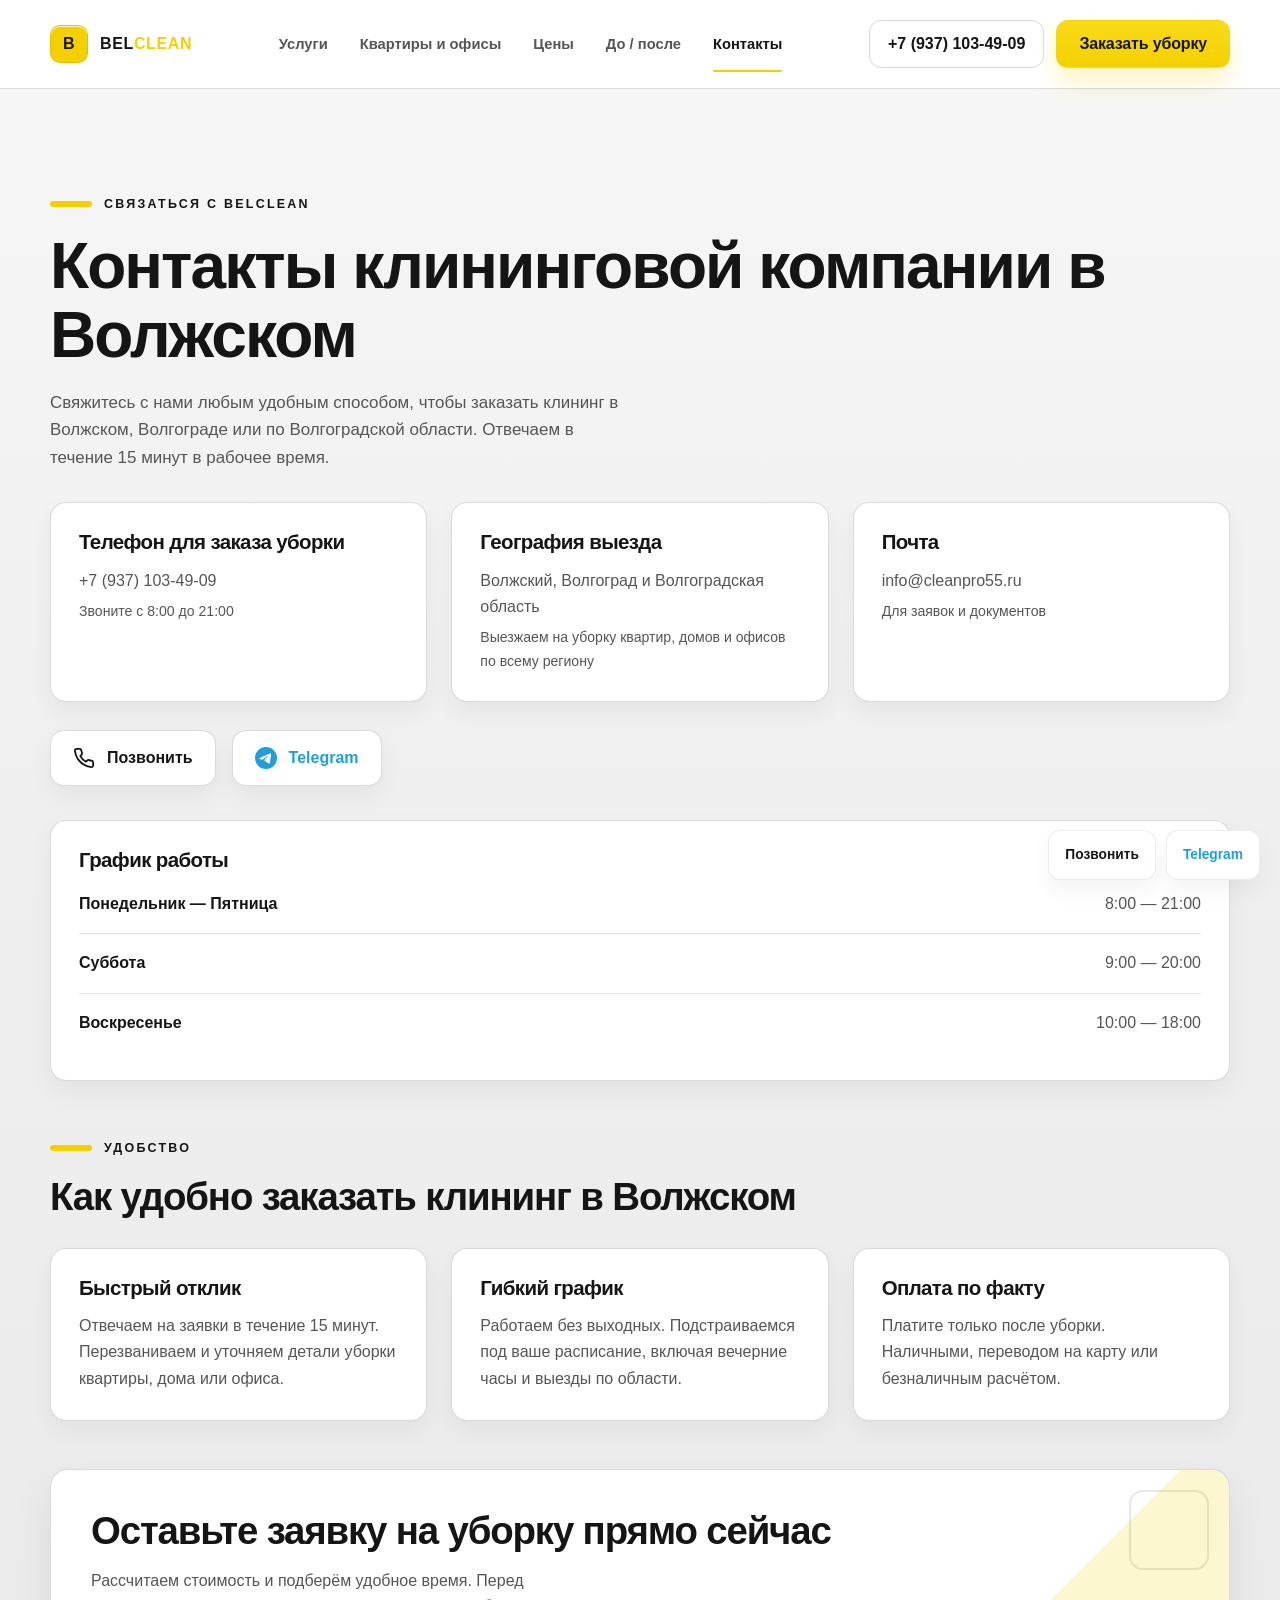
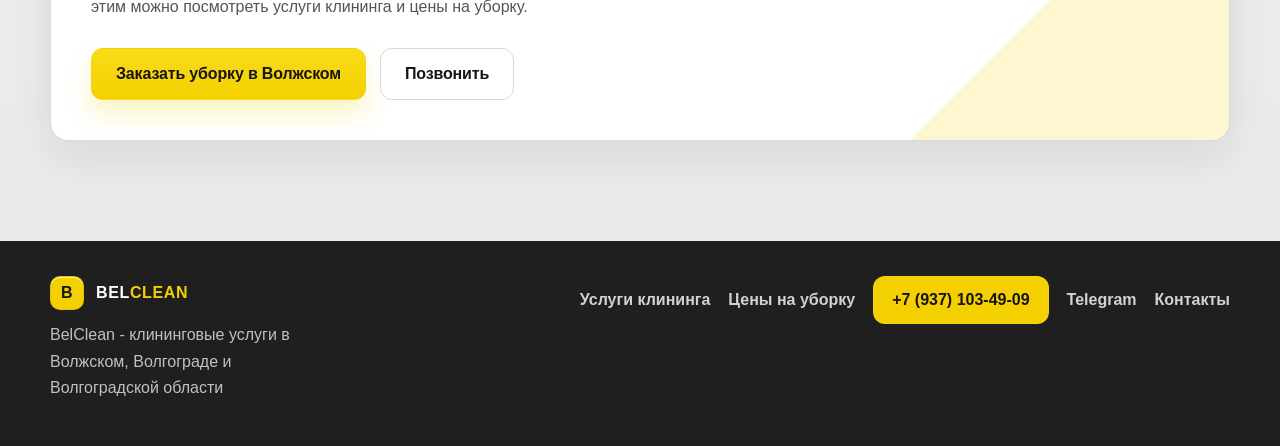
==== commit 48540c2a: "fix header and cards layout + seo improvements" ====
--- a/contacts.html
+++ b/contacts.html
@@ -3,8 +3,42 @@
 <head>
   <meta charset="UTF-8" />
   <meta name="viewport" content="width=device-width, initial-scale=1.0" />
-  <title>Контакты — BelClean</title>
+  <title>Контакты клининговой компании в Волжском | BelClean</title>
+  <meta name="description" content="Контакты BelClean в Волжском: телефон +7 (937) 103-49-09, Telegram, график работы. Закажите уборку квартир, домов и офисов в Волгоградской области." />
+  <meta name="robots" content="index, follow" />
+  <link rel="canonical" href="https://belclean.ru/contacts.html" />
+  <meta property="og:locale" content="ru_RU" />
+  <meta property="og:type" content="website" />
+  <meta property="og:site_name" content="BelClean" />
+  <meta property="og:title" content="Контакты клининговой компании в Волжском | BelClean" />
+  <meta property="og:description" content="Свяжитесь с BelClean в Волжском по телефону или через Telegram, чтобы заказать уборку квартиры, дома, офиса или уборку после ремонта." />
+  <meta property="og:url" content="https://belclean.ru/contacts.html" />
+  <meta property="og:image" content="https://belclean.ru/assets/img/hero-cleaning.jpg" />
+  <meta name="twitter:card" content="summary_large_image" />
+  <meta name="twitter:title" content="Контакты клининговой компании в Волжском | BelClean" />
+  <meta name="twitter:description" content="Свяжитесь с BelClean в Волжском по телефону или через Telegram, чтобы заказать уборку квартиры, дома, офиса или уборку после ремонта." />
+  <meta name="twitter:image" content="https://belclean.ru/assets/img/hero-cleaning.jpg" />
   <link rel="stylesheet" href="assets/css/style.css" />
+  <script type="application/ld+json">
+    {
+      "@context": "https://schema.org",
+      "@type": "BreadcrumbList",
+      "itemListElement": [
+        {
+          "@type": "ListItem",
+          "position": 1,
+          "name": "Главная",
+          "item": "https://belclean.ru/"
+        },
+        {
+          "@type": "ListItem",
+          "position": 2,
+          "name": "Контакты",
+          "item": "https://belclean.ru/contacts.html"
+        }
+      ]
+    }
+  </script>
 </head>
 <body>
   <header class="site-header">
@@ -17,17 +51,18 @@
       </a>
       <button class="menu-toggle" aria-label="Открыть меню" aria-expanded="false">☰</button>
       <nav class="nav" aria-label="Основное меню">
-        <a href="index.html#about">О нас</a>
-        <a href="services.html">Услуги</a>
-        <a href="prices.html">Цены</a>
-        <a href="index.html#cases">До / После</a>
-        <a href="contacts.html" class="active">Контакты</a>
+        <a href="index.html#about" title="Услуги клининга в Волжском" aria-label="Услуги клининга в Волжском">Услуги</a>
+        <a href="services.html" title="Уборка квартир и офисов в Волжском" aria-label="Уборка квартир и офисов в Волжском">Квартиры и офисы</a>
+        <a href="prices.html" title="Цены на клининг в Волжском" aria-label="Цены на клининг в Волжском">Цены</a>
+        <a href="index.html#cases" title="До и после уборки в Волжском" aria-label="До и после уборки в Волжском">До / после</a>
+        <a href="contacts.html" class="active" title="Контакты клининговой компании BelClean" aria-label="Контакты клининговой компании BelClean">Контакты</a>
         <a class="nav-contact-link js-phone" href="#">Позвонить</a>
         <a class="nav-contact-link js-tg" href="#" target="_blank" rel="noopener">Написать в Telegram</a>
+        <a class="nav-order-link" href="index.html#calc" title="Заказать уборку в Волжском" aria-label="Заказать уборку в Волжском">Заказать уборку</a>
       </nav>
       <div class="header-actions">
         <a class="phone js-phone js-phone-display" href="#">Телефон</a>
-        <a class="btn js-tg" href="#" target="_blank" rel="noopener">Telegram</a>
+        <a class="btn btn-header" href="index.html#calc">Заказать уборку</a>
       </div>
     </div>
   </header>
@@ -35,20 +70,20 @@
   <main>
     <section class="section">
       <div class="container">
-        <p class="label">Связаться</p>
-        <h1>Контакты</h1>
-        <p class="lead js-reveal">Свяжитесь с нами любым удобным способом. Отвечаем в течение 15 минут в рабочее время.</p>
+        <p class="label">Связаться с BelClean</p>
+        <h1>Контакты клининговой компании в Волжском</h1>
+        <p class="lead js-reveal">Свяжитесь с нами любым удобным способом, чтобы заказать клининг в Волжском, Волгограде или по Волгоградской области. Отвечаем в течение 15 минут в рабочее время.</p>
 
         <div class="contact-grid">
           <article class="card js-reveal">
-            <h3>Телефон</h3>
+            <h3>Телефон для заказа уборки</h3>
             <p><a class="js-phone js-phone-display" href="#">Телефон</a></p>
             <p style="color: var(--muted); font-size: 0.88rem; margin-top: 6px;">Звоните с 8:00 до 21:00</p>
           </article>
           <article class="card js-reveal">
-            <h3>Город</h3>
-            <p>Волжский и Волгоградская область</p>
-            <p style="color: var(--muted); font-size: 0.88rem; margin-top: 6px;">Выезжаем по всему региону</p>
+            <h3>География выезда</h3>
+            <p>Волжский, Волгоград и Волгоградская область</p>
+            <p style="color: var(--muted); font-size: 0.88rem; margin-top: 6px;">Выезжаем на уборку квартир, домов и офисов по всему региону</p>
           </article>
           <article class="card js-reveal">
             <h3>Почта</h3>
@@ -88,15 +123,15 @@
 
         <div class="contact-convenience">
           <p class="label">Удобство</p>
-          <h2 class="js-reveal">Почему удобно работать с нами</h2>
+          <h2 class="js-reveal">Как удобно заказать клининг в Волжском</h2>
           <div class="convenience-grid">
             <article class="convenience-card js-reveal">
               <h3>Быстрый отклик</h3>
-              <p>Отвечаем на заявки в течение 15 минут. Перезваниваем и уточняем все детали.</p>
+              <p>Отвечаем на заявки в течение 15 минут. Перезваниваем и уточняем детали уборки квартиры, дома или офиса.</p>
             </article>
             <article class="convenience-card js-reveal">
               <h3>Гибкий график</h3>
-              <p>Работаем без выходных. Подстраиваемся под ваше расписание, включая вечерние часы.</p>
+              <p>Работаем без выходных. Подстраиваемся под ваше расписание, включая вечерние часы и выезды по области.</p>
             </article>
             <article class="convenience-card js-reveal">
               <h3>Оплата по факту</h3>
@@ -106,10 +141,10 @@
         </div>
 
         <div class="cta-block js-reveal" style="margin-top: 48px;">
-          <h2>Оставьте заявку прямо сейчас</h2>
-          <p>Рассчитаем стоимость и подберём удобное время для уборки.</p>
+          <h2>Оставьте заявку на уборку прямо сейчас</h2>
+          <p>Рассчитаем стоимость и подберём удобное время. Перед этим можно посмотреть <a href="services.html">услуги клининга</a> и <a href="prices.html">цены на уборку</a>.</p>
           <div class="cta-actions">
-            <a class="btn btn-cta" href="index.html#calc">Рассчитать стоимость</a>
+            <a class="btn btn-cta" href="index.html#calc">Заказать уборку в Волжском</a>
             <a class="btn btn-cta-light js-phone" href="#">Позвонить</a>
           </div>
         </div>
@@ -126,9 +161,11 @@
             <span class="logo-word-dark">BEL</span><span class="logo-word-accent">CLEAN</span>
           </span>
         </a>
-        <p>BelClean - клининговые услуги в Волжском и Волгограде</p>
+        <p>BelClean - клининговые услуги в Волжском, Волгограде и Волгоградской области</p>
       </div>
       <div class="footer-links">
+        <a href="services.html">Услуги клининга</a>
+        <a href="prices.html">Цены на уборку</a>
         <a class="phone js-phone js-phone-display" href="#">Телефон</a>
         <a class="js-tg" href="#" target="_blank" rel="noopener">Telegram</a>
         <a href="contacts.html">Контакты</a>
--- a/assets/css/style.css
+++ b/assets/css/style.css
@@ -229,7 +229,7 @@
   display: flex;
   align-items: center;
   justify-content: space-between;
-  gap: 20px;
+  gap: 18px;
   min-height: 88px;
 }
 .logo {
@@ -238,6 +238,7 @@
   gap: 12px;
   font-weight: 800;
   letter-spacing: 0.04em;
+  flex-shrink: 0;
 }
 .logo-mark {
   display: grid;
@@ -266,16 +267,24 @@
 .nav {
   display: flex;
   align-items: center;
-  gap: 26px;
+  justify-content: center;
+  flex: 1 1 auto;
+  min-width: 0;
+  gap: 32px;
 }
 .nav-contact-link {
   display: none;
 }
+.nav-order-link {
+  display: none;
+}
 .nav a {
   position: relative;
   color: var(--muted);
-  font-size: 0.96rem;
+  font-size: 0.92rem;
   font-weight: 700;
+  padding: 8px 0;
+  white-space: nowrap;
   transition: color 0.2s ease;
 }
 .nav a::after {
@@ -302,7 +311,8 @@
 .header-actions {
   display: flex;
   align-items: center;
-  gap: 14px;
+  gap: 12px;
+  flex-shrink: 0;
 }
 .menu-toggle {
   display: none;
@@ -315,6 +325,91 @@
   background: #fff;
   color: var(--text);
   cursor: pointer;
+}
+@media (max-width: 1240px) {
+  .nav {
+    gap: 24px;
+  }
+  .nav a {
+    font-size: 0.88rem;
+  }
+  .header-actions {
+    gap: 10px;
+  }
+  .phone,
+  .btn-header {
+    padding-inline: 16px;
+  }
+}
+@media (max-width: 1080px) {
+  .header-wrap {
+    min-height: 76px;
+  }
+  .menu-toggle {
+    display: inline-flex;
+  }
+  .nav {
+    display: flex;
+    position: absolute;
+    top: calc(100% + 10px);
+    left: 0;
+    right: 0;
+    flex-direction: column;
+    align-items: flex-start;
+    justify-content: flex-start;
+    gap: 10px;
+    padding: 20px;
+    border: 1px solid rgba(217, 217, 217, 0.96);
+    border-radius: 14px;
+    background: rgba(255, 255, 255, 0.96);
+    box-shadow: var(--shadow);
+    opacity: 0;
+    visibility: hidden;
+    pointer-events: none;
+    transform: translateY(-8px);
+    transition: opacity 0.2s ease, transform 0.2s ease, visibility 0.2s ease;
+    z-index: 35;
+  }
+  .nav.open {
+    opacity: 1;
+    visibility: visible;
+    pointer-events: auto;
+    transform: translateY(0);
+  }
+  .nav a {
+    width: 100%;
+    padding: 10px 0;
+    font-size: 0.96rem;
+  }
+  .nav-contact-link,
+  .nav-order-link {
+    display: inline-flex;
+    align-items: center;
+    justify-content: center;
+    min-height: 50px;
+    padding: 0 18px;
+    border: 1px solid rgba(217, 217, 217, 0.96);
+    border-radius: 12px;
+    background: #f9f9f9;
+    color: var(--text);
+  }
+  .nav-contact-link.js-tg {
+    background: rgba(33, 158, 217, 0.08);
+    border-color: rgba(33, 158, 217, 0.24);
+    color: #1f91cb;
+  }
+  .nav-order-link {
+    background: linear-gradient(180deg, #f9db18, var(--accent));
+    border-color: transparent;
+    color: var(--text);
+    box-shadow: 0 14px 24px rgba(244, 208, 0, 0.24);
+  }
+  .header-actions {
+    display: none;
+  }
+  .nav a::after {
+    bottom: -4px;
+  }
 }
 .parallax-wrapper {
   position: relative;
@@ -809,6 +904,11 @@
   display: flex;
   flex-direction: column;
   gap: 18px;
+  height: 100%;
+}
+.service-card > p {
+  margin-top: 0;
+  flex: 1 1 auto;
 }
 .service-card-media {
   display: grid;
@@ -826,20 +926,30 @@
 }
 .service-card-footer {
   display: flex;
-  align-items: center;
   justify-content: space-between;
-  gap: 14px;
+  align-items: flex-end;
+  flex-wrap: nowrap;
+  gap: 16px;
   margin-top: auto;
-  padding-top: 6px;
+  padding-top: 10px;
 }
 .price {
+  margin: 0;
   color: var(--text);
   font-size: 1.1rem;
   font-weight: 800;
+  line-height: 1.1;
+  letter-spacing: -0.01em;
+  white-space: nowrap;
+  flex-shrink: 0;
 }
 .service-link {
+  display: inline-block;
   color: var(--text);
   font-weight: 700;
+  line-height: 1.3;
+  text-align: right;
+  max-width: 55%;
 }
 .service-link:hover {
   color: var(--gold-deep);
@@ -2288,10 +2398,18 @@
     grid-template-columns: 1fr;
   }
   .hero-actions,
-  .service-card-footer,
   .cta-actions {
     align-items: stretch;
     flex-direction: column;
+  }
+  .service-card-footer {
+    flex-direction: column;
+    align-items: flex-start;
+    gap: 10px;
+  }
+  .service-link {
+    text-align: left;
+    max-width: 100%;
   }
   .contact-direct-buttons,
   .hero-availability-links {
